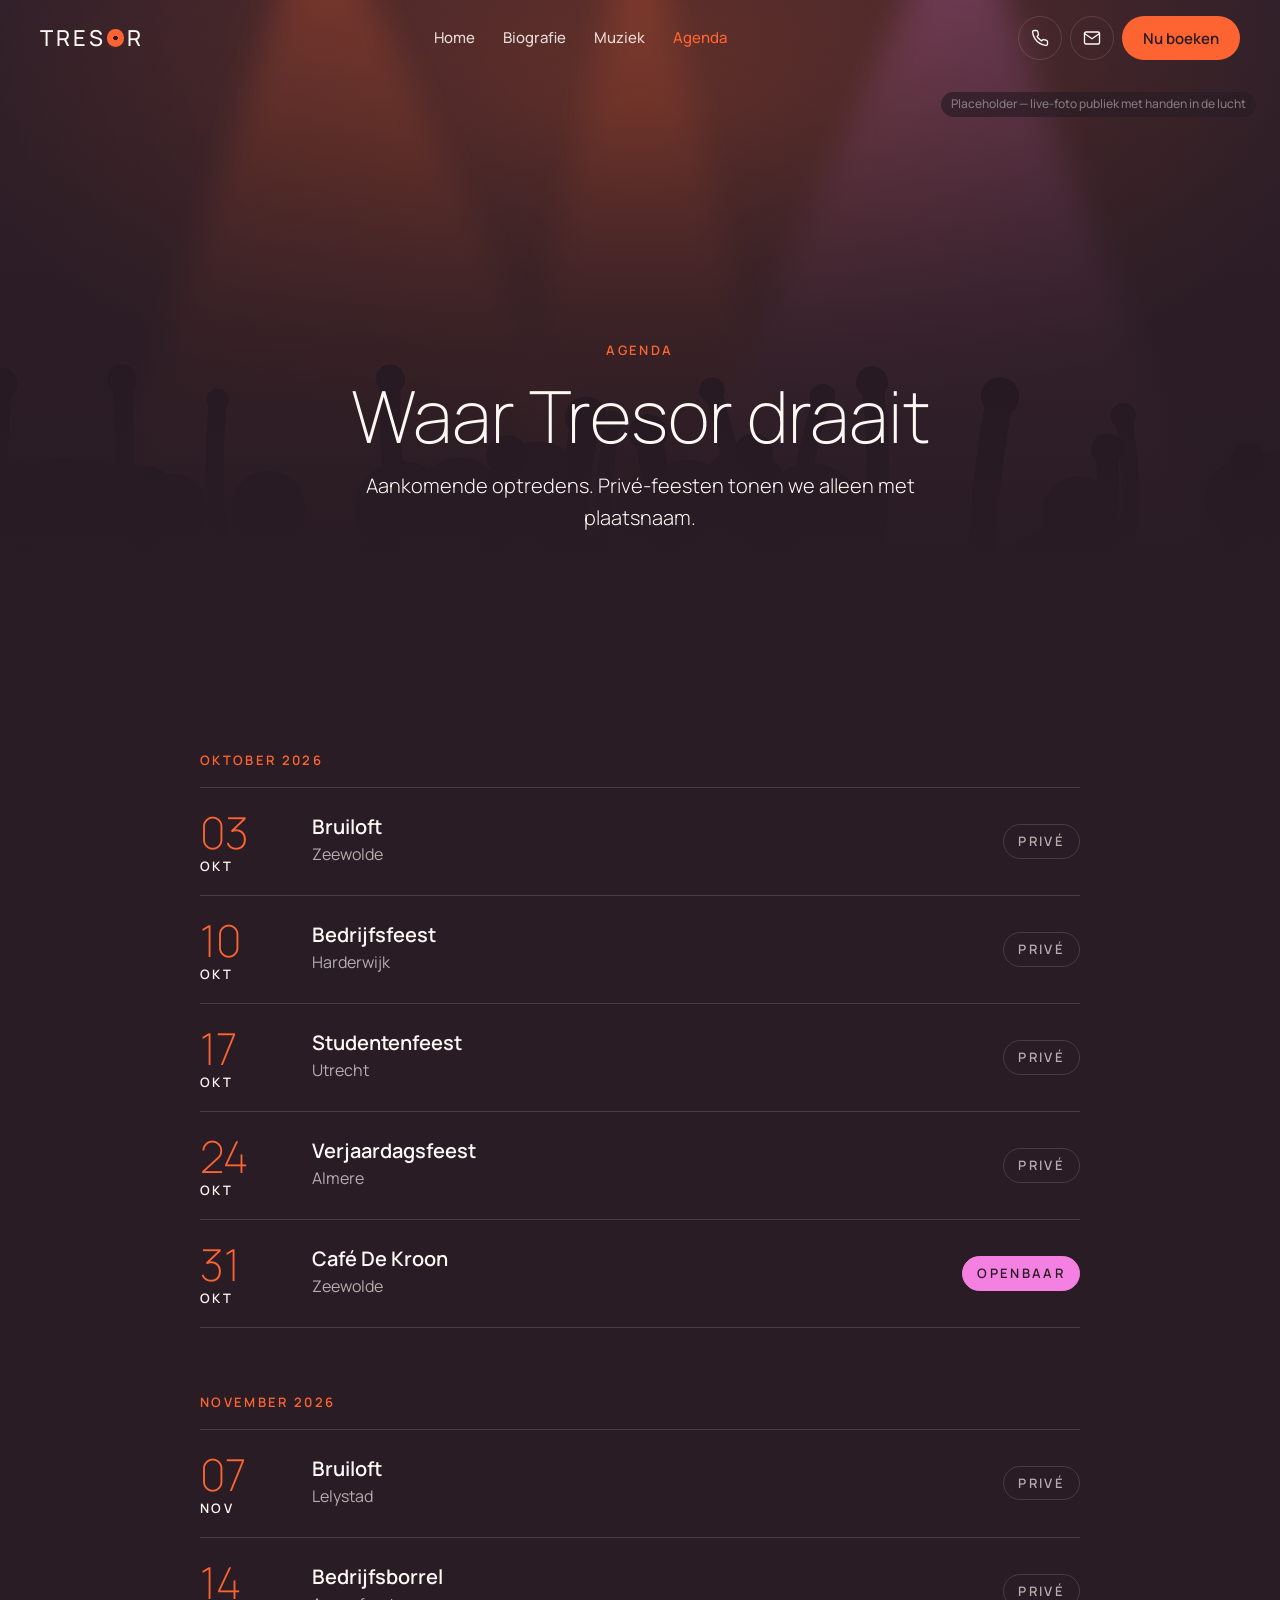
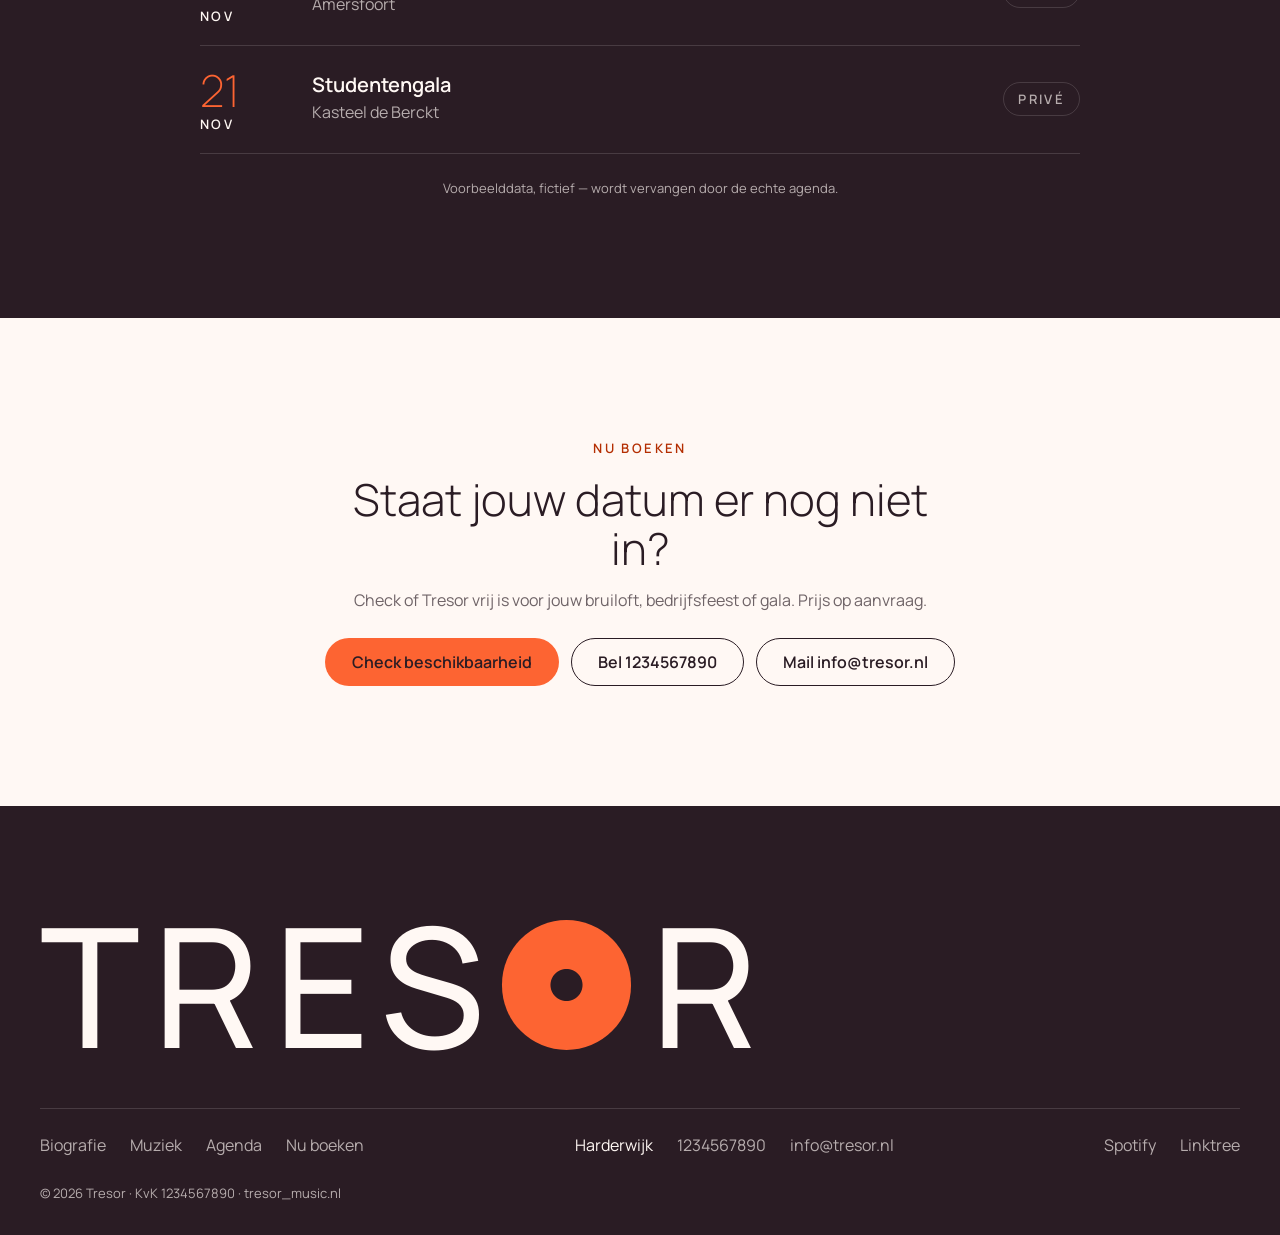
==== agenda.html @ f336a154 "Add files via upload" ====
<!DOCTYPE html>
<html lang="nl">
<head>
<meta charset="UTF-8">
<meta name="viewport" content="width=device-width, initial-scale=1, viewport-fit=cover">
<title>Agenda | Tresor, DJ uit Harderwijk</title>
<meta name="description" content="Bekijk de agenda van Tresor, DJ en zanger uit Harderwijk: aankomende optredens op bruiloften, bedrijfsfeesten en studentengala's.">
<link rel="preconnect" href="https://fonts.googleapis.com">
<link rel="preconnect" href="https://fonts.gstatic.com" crossorigin>
<link href="https://fonts.googleapis.com/css2?family=Manrope:wght@200;300;400;500;600&display=swap" rel="stylesheet">
<link rel="stylesheet" href="styles.css">
<script src="main.js" defer></script>
</head>
<body>
<!-- Gegenereerde sfeer-illustraties (SVG). Vervang per plek door een echte foto: verwijder de <svg class="scene"> en zet een <img> in de .ph -->
<svg class="sprite" aria-hidden="true" width="0" height="0" style="position:absolute"><defs>
<linearGradient id="gBeamO" x1="0" y1="0" x2="0" y2="1"><stop offset="0" stop-color="#FD6432" stop-opacity=".42"/><stop offset="1" stop-color="#FD6432" stop-opacity="0"/></linearGradient>
<linearGradient id="gBeamP" x1="0" y1="0" x2="0" y2="1"><stop offset="0" stop-color="#F480E1" stop-opacity=".36"/><stop offset="1" stop-color="#F480E1" stop-opacity="0"/></linearGradient>
<linearGradient id="gBg" x1="0" y1="0" x2="0" y2="1"><stop offset="0" stop-color="#37232d"/><stop offset="1" stop-color="#2A1C24"/></linearGradient>
<radialGradient id="gHazeO"><stop offset="0" stop-color="#FD6432" stop-opacity=".45"/><stop offset="1" stop-color="#FD6432" stop-opacity="0"/></radialGradient>
<radialGradient id="gHazeP"><stop offset="0" stop-color="#F480E1" stop-opacity=".35"/><stop offset="1" stop-color="#F480E1" stop-opacity="0"/></radialGradient>
<linearGradient id="gSun" x1="0" y1="0" x2="0" y2="1"><stop offset="0" stop-color="#FD6432"/><stop offset="1" stop-color="#F480E1"/></linearGradient>
<filter id="fBlur" x="-50%" y="-50%" width="200%" height="200%"><feGaussianBlur stdDeviation="14"/></filter>
<filter id="fBeam" x="-50%" y="-10%" width="200%" height="120%"><feGaussianBlur stdDeviation="10"/></filter>
<filter id="fSoft" x="-50%" y="-50%" width="200%" height="200%"><feGaussianBlur stdDeviation="4"/></filter>
</defs><symbol id="s-hero" viewBox="0 0 1600 900" preserveAspectRatio="xMidYMid slice"><rect width="1600" height="900" fill="url(#gBg)"/><ellipse cx="760" cy="360" rx="520" ry="300" fill="url(#gHazeO)"/><polygon points="502 0 538 0 760 820 240 820" fill="url(#gBeamO)" filter="url(#fBeam)"/><polygon points="1022 0 1058 0 1320 820 820 820" fill="url(#gBeamP)" filter="url(#fBeam)"/><polygon points="770 0 790 0 920 700 640 700" fill="url(#gBeamO)" filter="url(#fBeam)"/><rect x="593" y="386" width="33" height="53" fill="#140c11"/><path d="M518 640 C518 450 559 428 610 428 C661 428 702 450 702 640Z" fill="#140c11"/><circle cx="610" cy="360" r="44" fill="#140c11"/><path d="M619 317 A44 44 0 0 1 636 395" stroke="#FD6432" stroke-width="4" fill="none" stroke-linecap="round" opacity=".8"/><path d="M640 410 C680 470 670 540 700 590 C710 610 690 630 670 612" stroke="#FD6432" stroke-opacity=".75" stroke-width="12" fill="none" stroke-linecap="round"/><rect x="943" y="378" width="35" height="55" fill="#140c11"/><path d="M864 640 C864 444 907 421 960 421 C1013 421 1056 444 1056 640Z" fill="#140c11"/><circle cx="960" cy="350" r="46" fill="#140c11"/><path d="M969 305 A46 46 0 0 1 988 387" stroke="#F480E1" stroke-width="4" fill="none" stroke-linecap="round" opacity=".8"/><path d="M900 440 Q860 360 918 344" stroke="#140c11" stroke-width="22" stroke-linecap="round" fill="none"/><circle cx="918" cy="344" r="15" fill="#140c11"/><path d="M1020 440 Q1062 360 1004 344" stroke="#140c11" stroke-width="22" stroke-linecap="round" fill="none"/><circle cx="1004" cy="344" r="15" fill="#140c11"/><path d="M912 350 A48 52 0 0 1 1008 350" stroke="#140c11" stroke-width="12" fill="none"/><rect x="380" y="560" width="840" height="340" fill="#1c1217"/><rect x="380" y="560" width="840" height="4" fill="#FD6432" opacity=".6"/><rect x="-12" y="798" width="28" height="44" fill="#120a0f"/><path d="M-68 1008 C-68 851 -36 833 2 833 C40 833 71 851 71 1008Z" fill="#120a0f"/><circle cx="1.5955061499935823" cy="776.2387177157877" r="36.38632684374735" fill="#120a0f"/><rect x="17" y="791" width="28" height="44" fill="#120a0f"/><path d="M-39 1009 C-39 844 -7 826 31 826 C69 826 100 844 100 1009Z" fill="#120a0f"/><circle cx="30.85927241038999" cy="769.1212798810083" r="36.545753603065776" fill="#120a0f"/><path d="M57 829 Q36 780 40 699" stroke="#120a0f" stroke-width="14" stroke-linecap="round" fill="none"/><circle cx="40" cy="699" r="10" fill="#120a0f"/><rect x="73" y="789" width="23" height="37" fill="#120a0f"/><path d="M27 974 C27 833 53 818 85 818 C117 818 143 833 143 974Z" fill="#120a0f"/><circle cx="85.01155869227559" cy="770.3043328804764" r="30.739560848008928" fill="#120a0f"/><rect x="77" y="802" width="21" height="33" fill="#120a0f"/><path d="M35 956 C35 842 59 828 87 828 C116 828 140 842 140 956Z" fill="#120a0f"/><circle cx="87.46732915329349" cy="785.2034383384029" r="27.631626322408028" fill="#120a0f"/><path d="M255 834 Q277 784 262 686" stroke="#120a0f" stroke-width="14" stroke-linecap="round" fill="none"/><circle cx="262" cy="686" r="10" fill="#120a0f"/><rect x="215" y="793" width="24" height="37" fill="#120a0f"/><path d="M168 977 C168 838 194 823 227 823 C260 823 286 838 286 977Z" fill="#120a0f"/><circle cx="227.01093539857925" cy="774.3418427026422" r="31.233942399529152" fill="#120a0f"/><path d="M337 843 Q315 794 320 680" stroke="#120a0f" stroke-width="14" stroke-linecap="round" fill="none"/><circle cx="320" cy="680" r="10" fill="#120a0f"/><rect x="353" y="803" width="23" height="37" fill="#120a0f"/><path d="M306 975 C306 848 332 832 364 832 C397 832 423 848 423 975Z" fill="#120a0f"/><circle cx="364.30277611658204" cy="784.2570961428694" r="30.89091037967072" fill="#120a0f"/><rect x="357" y="806" width="26" height="41" fill="#120a0f"/><path d="M306 994 C306 855 335 838 370 838 C406 838 435 855 435 994Z" fill="#120a0f"/><circle cx="370.2619884307018" cy="785.5564770377292" r="34.05528250595022" fill="#120a0f"/><rect x="391" y="785" width="29" height="45" fill="#120a0f"/><path d="M334 1015 C334 840 366 821 405 821 C445 821 477 840 477 1015Z" fill="#120a0f"/><circle cx="405.3405834979325" cy="762.8044078041419" r="37.575595367708736" fill="#120a0f"/><rect x="461" y="805" width="26" height="41" fill="#120a0f"/><path d="M408 997 C408 855 438 838 474 838 C510 838 540 855 540 997Z" fill="#120a0f"/><circle cx="474.0789616057682" cy="784.1618361149237" r="34.565804242090394" fill="#120a0f"/><path d="M616 845 Q639 792 606 679" stroke="#120a0f" stroke-width="15" stroke-linecap="round" fill="none"/><circle cx="606" cy="679" r="10" fill="#120a0f"/><rect x="574" y="802" width="25" height="39" fill="#120a0f"/><path d="M524 987 C524 850 552 833 587 833 C621 833 649 850 649 987Z" fill="#120a0f"/><circle cx="586.72647313885" cy="782.5039344851541" r="32.88238822821542" fill="#120a0f"/><path d="M779 845 Q801 796 796 717" stroke="#120a0f" stroke-width="14" stroke-linecap="round" fill="none"/><circle cx="796" cy="717" r="10" fill="#120a0f"/><rect x="739" y="805" width="24" height="37" fill="#120a0f"/><path d="M692 976 C692 850 719 834 751 834 C784 834 810 850 810 976Z" fill="#120a0f"/><circle cx="751.2321523368146" cy="786.269999272837" r="30.925541928150906" fill="#120a0f"/><rect x="749" y="809" width="25" height="40" fill="#120a0f"/><path d="M698 990 C698 857 726 841 761 841 C796 841 825 857 825 990Z" fill="#120a0f"/><circle cx="761.2192622669094" cy="788.8001174171853" r="33.3743903423817" fill="#120a0f"/><rect x="827" y="787" width="23" height="36" fill="#120a0f"/><path d="M781 970 C781 830 807 815 838 815 C869 815 895 830 895 970Z" fill="#120a0f"/><circle cx="838.0171850286142" cy="768.8783926778918" r="29.97144975222809" fill="#120a0f"/><path d="M844 825 Q821 774 853 673" stroke="#120a0f" stroke-width="14" stroke-linecap="round" fill="none"/><circle cx="853" cy="673" r="10" fill="#120a0f"/><rect x="860" y="784" width="24" height="38" fill="#120a0f"/><path d="M812 982 C812 830 839 814 873 814 C906 814 933 830 933 982Z" fill="#120a0f"/><circle cx="872.5359294853611" cy="764.3862129992615" r="32.06504448377653" fill="#120a0f"/><path d="M983 832 Q1009 772 975 677" stroke="#120a0f" stroke-width="17" stroke-linecap="round" fill="none"/><circle cx="975" cy="677" r="12" fill="#120a0f"/><rect x="935" y="783" width="28" height="45" fill="#120a0f"/><path d="M878 1014 C878 838 910 819 949 819 C988 819 1020 838 1020 1014Z" fill="#120a0f"/><circle cx="949.4033160073609" cy="760.9451548652439" r="37.386745917563275" fill="#120a0f"/><rect x="957" y="803" width="28" height="44" fill="#120a0f"/><path d="M901 1008 C901 856 932 837 970 837 C1008 837 1040 856 1040 1008Z" fill="#120a0f"/><circle cx="970.428863297759" cy="780.857903950003" r="36.413348407132666" fill="#120a0f"/><rect x="992" y="801" width="28" height="44" fill="#120a0f"/><path d="M936 1011 C936 854 968 836 1006 836 C1045 836 1076 854 1076 1011Z" fill="#120a0f"/><circle cx="1006.1812987372086" cy="778.8899995263399" r="36.75991569713122" fill="#120a0f"/><rect x="1009" y="793" width="25" height="39" fill="#120a0f"/><path d="M960 983 C960 839 987 823 1021 823 C1055 823 1082 839 1082 983Z" fill="#120a0f"/><circle cx="1021.171479587709" cy="773.3923710333684" r="32.24087581511077" fill="#120a0f"/><rect x="1016" y="793" width="25" height="39" fill="#120a0f"/><path d="M966 986 C966 841 994 824 1028 824 C1062 824 1090 841 1090 986Z" fill="#120a0f"/><circle cx="1028.0717504924255" cy="773.7719773322494" r="32.71113274418469" fill="#120a0f"/><rect x="1069" y="798" width="24" height="39" fill="#120a0f"/><path d="M1020 983 C1020 845 1048 829 1081 829 C1115 829 1142 845 1142 983Z" fill="#120a0f"/><circle cx="1081.1148196061317" cy="778.9324091568086" r="32.08432179134792" fill="#120a0f"/><rect x="1185" y="800" width="22" height="35" fill="#120a0f"/><path d="M1141 963 C1141 842 1166 828 1196 828 C1226 828 1250 842 1250 963Z" fill="#120a0f"/><circle cx="1195.653044170444" cy="783.0505232450065" r="28.85162743357741" fill="#120a0f"/><path d="M1253 837 Q1275 786 1275 693" stroke="#120a0f" stroke-width="15" stroke-linecap="round" fill="none"/><circle cx="1275" cy="693" r="10" fill="#120a0f"/><rect x="1211" y="795" width="25" height="39" fill="#120a0f"/><path d="M1162 984 C1162 842 1190 826 1223 826 C1257 826 1285 842 1285 984Z" fill="#120a0f"/><circle cx="1223.4976039103803" cy="775.8489462543987" r="32.25352751937447" fill="#120a0f"/><path d="M1379 834 Q1401 785 1383 684" stroke="#120a0f" stroke-width="14" stroke-linecap="round" fill="none"/><circle cx="1383" cy="684" r="10" fill="#120a0f"/><rect x="1340" y="794" width="23" height="37" fill="#120a0f"/><path d="M1294 973 C1294 838 1320 823 1352 823 C1384 823 1410 838 1410 973Z" fill="#120a0f"/><circle cx="1351.7967800899976" cy="775.6148650189025" r="30.518198753815703" fill="#120a0f"/><rect x="1342" y="791" width="23" height="36" fill="#120a0f"/><path d="M1296 971 C1296 835 1322 820 1353 820 C1385 820 1411 835 1411 971Z" fill="#120a0f"/><circle cx="1353.4492946381943" cy="772.9025927068064" r="30.23092379649257" fill="#120a0f"/><rect x="1394" y="804" width="20" height="32" fill="#120a0f"/><path d="M1354 948 C1354 843 1376 829 1404 829 C1431 829 1454 843 1454 948Z" fill="#120a0f"/><circle cx="1403.5943037150066" cy="788.7271025507105" r="26.26618962788972" fill="#120a0f"/><rect x="1599" y="805" width="29" height="45" fill="#120a0f"/><path d="M1541 1015 C1541 859 1574 841 1613 841 C1652 841 1684 859 1684 1015Z" fill="#120a0f"/><circle cx="1612.857530237159" cy="782.4543446912228" r="37.559666964635085" fill="#120a0f"/></symbol><symbol id="s-portrait" viewBox="0 0 600 800" preserveAspectRatio="xMidYMid slice"><rect width="600" height="800" fill="url(#gBg)"/><ellipse cx="420" cy="280" rx="300" ry="320" fill="url(#gHazeO)"/><ellipse cx="120" cy="560" rx="220" ry="260" fill="url(#gHazeP)"/><polygon points="462 0 478 0 600 700 330 700" fill="url(#gBeamO)" filter="url(#fBeam)"/><rect x="264" y="358" width="73" height="115" fill="#140c11"/><path d="M90 820 C90 497 184 449 300 449 C416 449 510 497 510 820Z" fill="#140c11"/><circle cx="300" cy="300" r="96" fill="#140c11"/><path d="M319 206 A96 96 0 0 1 358 377" stroke="#FD6432" stroke-width="8" fill="none" stroke-linecap="round" opacity=".8"/><path d="M222 420 Q300 500 378 420" stroke="#241820" stroke-width="18" fill="none" stroke-linecap="round"/><circle cx="222" cy="418" r="24" fill="#241820"/><circle cx="378" cy="418" r="24" fill="#241820"/></symbol><symbol id="s-artwork" viewBox="0 0 600 600" preserveAspectRatio="xMidYMid slice"><rect width="600" height="600" fill="#33242D"/><circle cx="300" cy="330" r="190" fill="url(#gSun)"/><rect x="0" y="360" width="600" height="8" fill="#33242D"/><rect x="0" y="392" width="600" height="12" fill="#33242D"/><rect x="0" y="426" width="600" height="16" fill="#33242D"/><rect x="0" y="462" width="600" height="20" fill="#33242D"/><rect x="0" y="500" width="600" height="26" fill="#33242D"/><rect x="0" y="520" width="600" height="80" fill="#33242D"/><circle cx="300" cy="330" r="20" fill="#33242D"/></symbol><symbol id="s-crowd" viewBox="0 0 800 500" preserveAspectRatio="xMidYMid slice"><rect width="800" height="500" fill="url(#gBg)"/><ellipse cx="400" cy="120" rx="420" ry="220" fill="url(#gHazeO)"/><polygon points="192 0 208 0 420 460 40 460" fill="url(#gBeamO)" filter="url(#fBeam)"/><polygon points="592 0 608 0 780 460 380 460" fill="url(#gBeamP)" filter="url(#fBeam)"/><polygon points="394 0 406 0 500 420 300 420" fill="url(#gBeamO)" filter="url(#fBeam)"/><path d="M-16 431 Q-37 382 -23 285" stroke="#1a1016" stroke-width="14" stroke-linecap="round" fill="none"/><circle cx="-23" cy="285" r="10" fill="#1a1016"/><rect x="-0" y="391" width="23" height="37" fill="#1a1016"/><path d="M-47 564 C-47 436 -20 420 11 420 C43 420 70 436 70 564Z" fill="#1a1016"/><circle cx="11.496353091267299" cy="372.91391305845576" r="30.584684590486795" fill="#1a1016"/><rect x="8" y="395" width="22" height="35" fill="#1a1016"/><path d="M-36 553 C-36 437 -11 422 19 422 C49 422 74 437 74 553Z" fill="#1a1016"/><circle cx="19.129451718915277" cy="377.62394527221625" r="28.820026947612046" fill="#1a1016"/><rect x="20" y="392" width="18" height="29" fill="#1a1016"/><path d="M-17 523 C-17 427 4 415 29 415 C54 415 74 427 74 523Z" fill="#1a1016"/><circle cx="28.71909681075372" cy="378.13878680367196" r="23.878710267871433" fill="#1a1016"/><path d="M64 419 Q83 375 76 290" stroke="#1a1016" stroke-width="12" stroke-linecap="round" fill="none"/><circle cx="76" cy="290" r="9" fill="#1a1016"/><rect x="28" y="383" width="21" height="33" fill="#1a1016"/><path d="M-14 546 C-14 423 10 409 39 409 C68 409 91 423 91 546Z" fill="#1a1016"/><circle cx="38.67855580267991" cy="366.31063605988504" r="27.643682931333867" fill="#1a1016"/><path d="M13 430 Q-9 380 1 293" stroke="#1a1016" stroke-width="14" stroke-linecap="round" fill="none"/><circle cx="1" cy="293" r="10" fill="#1a1016"/><rect x="29" y="390" width="24" height="37" fill="#1a1016"/><path d="M-18 567 C-18 435 8 419 41 419 C73 419 100 435 100 567Z" fill="#1a1016"/><circle cx="40.84648080073592" cy="370.96494964679283" r="31.234413836388615" fill="#1a1016"/><rect x="46" y="385" width="21" height="33" fill="#1a1016"/><path d="M3 546 C3 425 27 411 56 411 C85 411 109 425 109 546Z" fill="#1a1016"/><circle cx="56.198931208846645" cy="368.3430589382444" r="27.74423710258671" fill="#1a1016"/><rect x="73" y="391" width="22" height="35" fill="#1a1016"/><path d="M28 556 C28 433 53 419 84 419 C115 419 140 433 140 556Z" fill="#1a1016"/><circle cx="83.9936473657023" cy="373.25201656792626" r="29.294452894392176" fill="#1a1016"/><rect x="98" y="386" width="18" height="28" fill="#1a1016"/><path d="M63 519 C63 420 82 408 107 408 C131 408 151 420 151 519Z" fill="#1a1016"/><circle cx="106.71330609658162" cy="372.24611036569814" r="23.18065778254962" fill="#1a1016"/><path d="M146 415 Q130 378 136 303" stroke="#1a1016" stroke-width="11" stroke-linecap="round" fill="none"/><circle cx="136" cy="303" r="7" fill="#1a1016"/><rect x="159" y="385" width="18" height="28" fill="#1a1016"/><path d="M123 521 C123 419 143 407 168 407 C192 407 212 419 212 521Z" fill="#1a1016"/><circle cx="167.5207302698922" cy="370.79973079729" r="23.51984534660505" fill="#1a1016"/><rect x="240" y="391" width="23" height="37" fill="#1a1016"/><path d="M194 565 C194 435 220 420 252 420 C284 420 310 435 310 565Z" fill="#1a1016"/><circle cx="252.01952245985638" cy="372.28061188574844" r="30.754778118308884" fill="#1a1016"/><path d="M262 420 Q242 375 244 290" stroke="#1a1016" stroke-width="13" stroke-linecap="round" fill="none"/><circle cx="244" cy="290" r="9" fill="#1a1016"/><rect x="277" y="384" width="21" height="34" fill="#1a1016"/><path d="M234 548 C234 424 258 410 287 410 C316 410 340 424 340 548Z" fill="#1a1016"/><circle cx="287.17869020657184" cy="367.03646647420277" r="27.943698771050183" fill="#1a1016"/><rect x="302" y="396" width="22" height="34" fill="#1a1016"/><path d="M259 552 C259 437 283 423 313 423 C343 423 368 437 368 552Z" fill="#1a1016"/><circle cx="313.2115987066553" cy="378.6098682011403" r="28.641522054746744" fill="#1a1016"/><rect x="326" y="374" width="22" height="34" fill="#1a1016"/><path d="M283 551 C283 416 307 402 337 402 C366 402 391 416 391 551Z" fill="#1a1016"/><circle cx="336.59611887971175" cy="357.3802231634423" r="28.471288545276686" fill="#1a1016"/><rect x="335" y="387" width="19" height="30" fill="#1a1016"/><path d="M297 529 C297 423 318 411 344 411 C370 411 391 423 391 529Z" fill="#1a1016"/><circle cx="344.26237427640416" cy="372.33171444621394" r="24.845955320941492" fill="#1a1016"/><path d="M386 414 Q371 378 383 317" stroke="#1a1016" stroke-width="10" stroke-linecap="round" fill="none"/><circle cx="383" cy="317" r="7" fill="#1a1016"/><rect x="398" y="385" width="17" height="27" fill="#1a1016"/><path d="M364 513 C364 417 383 406 406 406 C429 406 448 417 448 513Z" fill="#1a1016"/><circle cx="406.24601587911303" cy="371.79082538089705" r="22.225629280555886" fill="#1a1016"/><path d="M453 413 Q470 373 445 297" stroke="#1a1016" stroke-width="11" stroke-linecap="round" fill="none"/><circle cx="445" cy="297" r="8" fill="#1a1016"/><rect x="421" y="380" width="19" height="30" fill="#1a1016"/><path d="M383 529 C383 416 404 404 430 404 C456 404 477 416 477 529Z" fill="#1a1016"/><circle cx="430.1408836176189" cy="365.30697084990646" r="24.874319264988618" fill="#1a1016"/><rect x="454" y="377" width="21" height="33" fill="#1a1016"/><path d="M413 545 C413 417 436 403 465 403 C493 403 517 417 517 545Z" fill="#1a1016"/><circle cx="464.7664768386989" cy="360.56951401991466" r="27.494399091440375" fill="#1a1016"/><path d="M535 431 Q556 382 545 292" stroke="#1a1016" stroke-width="14" stroke-linecap="round" fill="none"/><circle cx="545" cy="292" r="10" fill="#1a1016"/><rect x="495" y="392" width="23" height="37" fill="#1a1016"/><path d="M449 564 C449 436 475 421 507 421 C539 421 565 436 565 564Z" fill="#1a1016"/><circle cx="507.04390682069504" cy="373.17537745833994" r="30.63984469698515" fill="#1a1016"/><path d="M505 425 Q488 386 514 301" stroke="#1a1016" stroke-width="11" stroke-linecap="round" fill="none"/><circle cx="514" cy="301" r="8" fill="#1a1016"/><rect x="518" y="393" width="18" height="29" fill="#1a1016"/><path d="M481 526 C481 428 501 416 527 416 C552 416 573 428 573 526Z" fill="#1a1016"/><circle cx="526.7849573534771" cy="378.38627862641624" r="24.307515081086823" fill="#1a1016"/><path d="M696 420 Q713 382 702 313" stroke="#1a1016" stroke-width="11" stroke-linecap="round" fill="none"/><circle cx="702" cy="313" r="8" fill="#1a1016"/><rect x="666" y="389" width="18" height="29" fill="#1a1016"/><path d="M629 523 C629 423 650 412 675 412 C699 412 720 423 720 523Z" fill="#1a1016"/><circle cx="674.555784724512" cy="374.6267548216682" r="23.823428739811973" fill="#1a1016"/><rect x="767" y="378" width="18" height="28" fill="#1a1016"/><path d="M732 520 C732 412 752 400 776 400 C800 400 820 412 820 520Z" fill="#1a1016"/><circle cx="776.0755116638848" cy="364.0154652768267" r="23.25491512495977" fill="#1a1016"/><path d="M826 417 Q846 372 827 287" stroke="#1a1016" stroke-width="13" stroke-linecap="round" fill="none"/><circle cx="827" cy="287" r="9" fill="#1a1016"/><rect x="789" y="380" width="22" height="34" fill="#1a1016"/><path d="M746 551 C746 422 770 407 800 407 C830 407 854 422 854 551Z" fill="#1a1016"/><circle cx="800.0542886980528" cy="363.10351483811" r="28.54966463716329" fill="#1a1016"/><path d="M-19 503 Q-45 443 -38 345" stroke="#120a0f" stroke-width="17" stroke-linecap="round" fill="none"/><circle cx="-38" cy="345" r="12" fill="#120a0f"/><rect x="1" y="454" width="29" height="45" fill="#120a0f"/><path d="M-57 677 C-57 509 -24 490 15 490 C55 490 87 509 87 677Z" fill="#120a0f"/><circle cx="15.179482550670642" cy="431.3622039861755" r="37.84707040240609" fill="#120a0f"/><rect x="45" y="447" width="23" height="37" fill="#120a0f"/><path d="M-2 633 C-2 491 24 476 56 476 C88 476 114 491 114 633Z" fill="#120a0f"/><circle cx="56.1632514931451" cy="428.58939486526225" r="30.427833365518595" fill="#120a0f"/><rect x="44" y="463" width="30" height="47" fill="#120a0f"/><path d="M-16 686 C-16 520 18 501 59 501 C100 501 134 520 134 686Z" fill="#120a0f"/><circle cx="59.06370323254352" cy="439.7316001729186" r="39.33730087851892" fill="#120a0f"/><path d="M106 505 Q83 454 95 355" stroke="#120a0f" stroke-width="15" stroke-linecap="round" fill="none"/><circle cx="95" cy="355" r="10" fill="#120a0f"/><rect x="123" y="463" width="25" height="39" fill="#120a0f"/><path d="M74 644 C74 510 101 494 135 494 C169 494 197 510 197 644Z" fill="#120a0f"/><circle cx="135.11468883809636" cy="443.95439921399424" r="32.3438565301112" fill="#120a0f"/><rect x="222" y="443" width="25" height="40" fill="#120a0f"/><path d="M172 650 C172 492 200 475 235 475 C270 475 298 492 298 650Z" fill="#120a0f"/><circle cx="234.8570606046014" cy="423.3921461496367" r="33.33795479596663" fill="#120a0f"/><path d="M324 503 Q296 439 317 338" stroke="#120a0f" stroke-width="18" stroke-linecap="round" fill="none"/><circle cx="317" cy="338" r="13" fill="#120a0f"/><rect x="345" y="451" width="30" height="48" fill="#120a0f"/><path d="M284 690 C284 509 318 489 360 489 C402 489 436 509 436 690Z" fill="#120a0f"/><circle cx="359.99882494824766" cy="427.3033276434422" r="40.08258659391434" fill="#120a0f"/><path d="M404 517 Q430 458 405 324" stroke="#120a0f" stroke-width="17" stroke-linecap="round" fill="none"/><circle cx="405" cy="324" r="12" fill="#120a0f"/><rect x="357" y="469" width="28" height="44" fill="#120a0f"/><path d="M301 671 C301 522 333 504 371 504 C410 504 441 522 441 671Z" fill="#120a0f"/><circle cx="371.1460588838096" cy="446.82628323645076" r="36.75770712789487" fill="#120a0f"/><path d="M370 526 Q342 462 366 314" stroke="#120a0f" stroke-width="18" stroke-linecap="round" fill="none"/><circle cx="366" cy="314" r="13" fill="#120a0f"/><rect x="391" y="474" width="31" height="48" fill="#120a0f"/><path d="M330 691 C330 532 365 512 407 512 C449 512 483 532 483 691Z" fill="#120a0f"/><circle cx="406.5866693723077" cy="449.9824888979333" r="40.16771727963365" fill="#120a0f"/><rect x="397" y="469" width="26" height="42" fill="#120a0f"/><path d="M344 659 C344 519 374 502 410 502 C446 502 476 519 476 659Z" fill="#120a0f"/><circle cx="410.0032567951166" cy="447.96841844458874" r="34.76909265695137" fill="#120a0f"/><path d="M486 516 Q513 453 471 336" stroke="#120a0f" stroke-width="18" stroke-linecap="round" fill="none"/><circle cx="471" cy="336" r="12" fill="#120a0f"/><rect x="435" y="465" width="30" height="47" fill="#120a0f"/><path d="M375 686 C375 522 409 502 450 502 C491 502 525 522 525 686Z" fill="#120a0f"/><circle cx="450.2088043076166" cy="441.509162967417" r="39.342130304119806" fill="#120a0f"/><rect x="458" y="470" width="31" height="49" fill="#120a0f"/><path d="M395 696 C395 530 430 509 473 509 C516 509 551 530 551 696Z" fill="#120a0f"/><circle cx="473.40325623391345" cy="445.5772491419517" r="41.07417244774029" fill="#120a0f"/><path d="M482 496 Q461 448 479 366" stroke="#120a0f" stroke-width="14" stroke-linecap="round" fill="none"/><circle cx="479" cy="366" r="9" fill="#120a0f"/><rect x="498" y="457" width="23" height="36" fill="#120a0f"/><path d="M452 631 C452 501 478 485 509 485 C541 485 566 501 566 631Z" fill="#120a0f"/><circle cx="509.10148498211356" cy="438.79254683892793" r="30.1314601653719" fill="#120a0f"/><rect x="548" y="469" width="29" height="47" fill="#120a0f"/><path d="M489 683 C489 525 522 506 562 506 C603 506 636 525 636 683Z" fill="#120a0f"/><circle cx="562.4883253346409" cy="445.9365911009979" r="38.78273058857221" fill="#120a0f"/><path d="M674 499 Q696 449 692 334" stroke="#120a0f" stroke-width="14" stroke-linecap="round" fill="none"/><circle cx="692" cy="334" r="10" fill="#120a0f"/><rect x="634" y="458" width="24" height="38" fill="#120a0f"/><path d="M586 638 C586 504 613 488 646 488 C679 488 706 504 706 638Z" fill="#120a0f"/><circle cx="646.1005729167603" cy="439.43125983965245" r="31.398095851676466" fill="#120a0f"/><path d="M627 491 Q601 432 625 301" stroke="#120a0f" stroke-width="17" stroke-linecap="round" fill="none"/><circle cx="625" cy="301" r="12" fill="#120a0f"/><rect x="646" y="443" width="28" height="45" fill="#120a0f"/><path d="M590 673 C590 496 621 478 660 478 C699 478 731 496 731 673Z" fill="#120a0f"/><circle cx="660.1014088684291" cy="420.37192921896343" r="37.11288752890931" fill="#120a0f"/><rect x="742" y="470" width="29" height="45" fill="#120a0f"/><path d="M685 676 C685 524 717 505 756 505 C796 505 828 524 828 676Z" fill="#120a0f"/><circle cx="756.3368905799326" cy="446.9738014239823" r="37.70202787908553" fill="#120a0f"/><rect x="778" y="463" width="25" height="39" fill="#120a0f"/><path d="M729 645 C729 510 756 494 790 494 C824 494 852 510 852 645Z" fill="#120a0f"/><circle cx="790.396536145476" cy="443.2726092372438" r="32.55892042293027" fill="#120a0f"/><path d="M774 506 Q751 452 780 341" stroke="#120a0f" stroke-width="15" stroke-linecap="round" fill="none"/><circle cx="780" cy="341" r="11" fill="#120a0f"/><rect x="792" y="462" width="26" height="41" fill="#120a0f"/><path d="M741 654 C741 512 770 495 805 495 C841 495 870 512 870 654Z" fill="#120a0f"/><circle cx="805.0424734709737" cy="441.95242036916704" r="33.94746510657276" fill="#120a0f"/></symbol><symbol id="s-confetti" viewBox="0 0 800 500" preserveAspectRatio="xMidYMid slice"><rect x="498" y="245" width="7" height="12" rx="1" fill="#FD6432" opacity="0.85" transform="rotate(151 498 245)"/><rect x="199" y="17" width="7" height="12" rx="1" fill="#F480E1" opacity="0.71" transform="rotate(20 199 17)"/><rect x="197" y="179" width="7" height="12" rx="1" fill="#F480E1" opacity="0.60" transform="rotate(2 197 179)"/><rect x="224" y="302" width="7" height="12" rx="1" fill="#FD6432" opacity="0.86" transform="rotate(29 224 302)"/><rect x="111" y="204" width="7" height="12" rx="1" fill="#F480E1" opacity="0.94" transform="rotate(24 111 204)"/><rect x="4" y="255" width="7" height="12" rx="1" fill="#F480E1" opacity="0.63" transform="rotate(157 4 255)"/><rect x="769" y="178" width="7" height="12" rx="1" fill="#F480E1" opacity="0.94" transform="rotate(33 769 178)"/><rect x="158" y="318" width="7" height="12" rx="1" fill="#FD6432" opacity="0.66" transform="rotate(54 158 318)"/><rect x="133" y="48" width="7" height="12" rx="1" fill="#FD6432" opacity="0.87" transform="rotate(60 133 48)"/><rect x="469" y="197" width="7" height="12" rx="1" fill="#FFF8F4" opacity="0.66" transform="rotate(12 469 197)"/><rect x="245" y="230" width="7" height="12" rx="1" fill="#F480E1" opacity="0.82" transform="rotate(87 245 230)"/><rect x="46" y="322" width="7" height="12" rx="1" fill="#FD6432" opacity="0.66" transform="rotate(171 46 322)"/><rect x="323" y="181" width="7" height="12" rx="1" fill="#FD6432" opacity="0.76" transform="rotate(66 323 181)"/><rect x="7" y="15" width="7" height="12" rx="1" fill="#F480E1" opacity="0.93" transform="rotate(112 7 15)"/><rect x="95" y="81" width="7" height="12" rx="1" fill="#FD6432" opacity="0.66" transform="rotate(62 95 81)"/><rect x="420" y="256" width="7" height="12" rx="1" fill="#FD6432" opacity="0.85" transform="rotate(106 420 256)"/><rect x="294" y="98" width="7" height="12" rx="1" fill="#FD6432" opacity="0.54" transform="rotate(170 294 98)"/><rect x="273" y="202" width="7" height="12" rx="1" fill="#F480E1" opacity="0.92" transform="rotate(61 273 202)"/><rect x="436" y="103" width="7" height="12" rx="1" fill="#FFF8F4" opacity="0.86" transform="rotate(55 436 103)"/><rect x="501" y="238" width="7" height="12" rx="1" fill="#FFF8F4" opacity="0.57" transform="rotate(179 501 238)"/><rect x="39" y="326" width="7" height="12" rx="1" fill="#FD6432" opacity="0.83" transform="rotate(6 39 326)"/><rect x="275" y="83" width="7" height="12" rx="1" fill="#FD6432" opacity="0.94" transform="rotate(26 275 83)"/><rect x="511" y="265" width="7" height="12" rx="1" fill="#FFF8F4" opacity="0.56" transform="rotate(151 511 265)"/><rect x="585" y="313" width="7" height="12" rx="1" fill="#FD6432" opacity="0.70" transform="rotate(19 585 313)"/><rect x="119" y="279" width="7" height="12" rx="1" fill="#FFF8F4" opacity="0.91" transform="rotate(25 119 279)"/><rect x="496" y="56" width="7" height="12" rx="1" fill="#FD6432" opacity="0.81" transform="rotate(173 496 56)"/><rect x="254" y="90" width="7" height="12" rx="1" fill="#FD6432" opacity="0.57" transform="rotate(73 254 90)"/><rect x="302" y="326" width="7" height="12" rx="1" fill="#F480E1" opacity="0.72" transform="rotate(113 302 326)"/><rect x="271" y="29" width="7" height="12" rx="1" fill="#FFF8F4" opacity="0.75" transform="rotate(93 271 29)"/><rect x="402" y="21" width="7" height="12" rx="1" fill="#FFF8F4" opacity="0.80" transform="rotate(125 402 21)"/><rect x="608" y="120" width="7" height="12" rx="1" fill="#FFF8F4" opacity="0.62" transform="rotate(150 608 120)"/><rect x="785" y="236" width="7" height="12" rx="1" fill="#FFF8F4" opacity="0.76" transform="rotate(117 785 236)"/><rect x="9" y="181" width="7" height="12" rx="1" fill="#FFF8F4" opacity="0.62" transform="rotate(59 9 181)"/><rect x="231" y="165" width="7" height="12" rx="1" fill="#FFF8F4" opacity="0.79" transform="rotate(63 231 165)"/><rect x="590" y="273" width="7" height="12" rx="1" fill="#FFF8F4" opacity="0.58" transform="rotate(166 590 273)"/><rect x="694" y="148" width="7" height="12" rx="1" fill="#FFF8F4" opacity="0.73" transform="rotate(172 694 148)"/><rect x="423" y="55" width="7" height="12" rx="1" fill="#FFF8F4" opacity="0.71" transform="rotate(169 423 55)"/><rect x="553" y="237" width="7" height="12" rx="1" fill="#FD6432" opacity="0.85" transform="rotate(31 553 237)"/><rect x="465" y="220" width="7" height="12" rx="1" fill="#FD6432" opacity="0.75" transform="rotate(54 465 220)"/><rect x="694" y="89" width="7" height="12" rx="1" fill="#FD6432" opacity="0.76" transform="rotate(35 694 89)"/><rect x="499" y="60" width="7" height="12" rx="1" fill="#F480E1" opacity="0.52" transform="rotate(114 499 60)"/><rect x="377" y="75" width="7" height="12" rx="1" fill="#FD6432" opacity="0.55" transform="rotate(161 377 75)"/><rect x="774" y="159" width="7" height="12" rx="1" fill="#FD6432" opacity="0.66" transform="rotate(75 774 159)"/><rect x="530" y="24" width="7" height="12" rx="1" fill="#F480E1" opacity="0.91" transform="rotate(43 530 24)"/><rect x="1" y="134" width="7" height="12" rx="1" fill="#FFF8F4" opacity="0.89" transform="rotate(154 1 134)"/><rect x="551" y="181" width="7" height="12" rx="1" fill="#FD6432" opacity="0.64" transform="rotate(99 551 181)"/><rect x="236" y="169" width="7" height="12" rx="1" fill="#FFF8F4" opacity="0.87" transform="rotate(172 236 169)"/><rect x="335" y="268" width="7" height="12" rx="1" fill="#FFF8F4" opacity="0.57" transform="rotate(84 335 268)"/><rect x="306" y="157" width="7" height="12" rx="1" fill="#F480E1" opacity="0.77" transform="rotate(174 306 157)"/><rect x="281" y="295" width="7" height="12" rx="1" fill="#FD6432" opacity="0.65" transform="rotate(69 281 295)"/><rect x="733" y="178" width="7" height="12" rx="1" fill="#FFF8F4" opacity="0.90" transform="rotate(113 733 178)"/><rect x="301" y="142" width="7" height="12" rx="1" fill="#F480E1" opacity="0.72" transform="rotate(89 301 142)"/><rect x="567" y="127" width="7" height="12" rx="1" fill="#F480E1" opacity="0.62" transform="rotate(107 567 127)"/><rect x="785" y="164" width="7" height="12" rx="1" fill="#FD6432" opacity="0.93" transform="rotate(4 785 164)"/><rect x="246" y="307" width="7" height="12" rx="1" fill="#F480E1" opacity="0.55" transform="rotate(86 246 307)"/><rect x="497" y="146" width="7" height="12" rx="1" fill="#FFF8F4" opacity="0.56" transform="rotate(7 497 146)"/><rect x="314" y="158" width="7" height="12" rx="1" fill="#FFF8F4" opacity="0.71" transform="rotate(44 314 158)"/><rect x="29" y="162" width="7" height="12" rx="1" fill="#F480E1" opacity="0.63" transform="rotate(130 29 162)"/><rect x="394" y="328" width="7" height="12" rx="1" fill="#FD6432" opacity="0.56" transform="rotate(3 394 328)"/><rect x="226" y="234" width="7" height="12" rx="1" fill="#FFF8F4" opacity="0.51" transform="rotate(132 226 234)"/><rect x="280" y="225" width="7" height="12" rx="1" fill="#F480E1" opacity="0.61" transform="rotate(7 280 225)"/><rect x="364" y="302" width="7" height="12" rx="1" fill="#F480E1" opacity="0.85" transform="rotate(3 364 302)"/><rect x="342" y="190" width="7" height="12" rx="1" fill="#FD6432" opacity="0.88" transform="rotate(155 342 190)"/><rect x="381" y="225" width="7" height="12" rx="1" fill="#F480E1" opacity="0.71" transform="rotate(162 381 225)"/><rect x="607" y="100" width="7" height="12" rx="1" fill="#FD6432" opacity="0.69" transform="rotate(125 607 100)"/><rect x="229" y="258" width="7" height="12" rx="1" fill="#FFF8F4" opacity="0.72" transform="rotate(26 229 258)"/><rect x="439" y="164" width="7" height="12" rx="1" fill="#FFF8F4" opacity="0.69" transform="rotate(97 439 164)"/><rect x="433" y="16" width="7" height="12" rx="1" fill="#F480E1" opacity="0.54" transform="rotate(48 433 16)"/><rect x="50" y="311" width="7" height="12" rx="1" fill="#FFF8F4" opacity="0.94" transform="rotate(130 50 311)"/><rect x="799" y="231" width="7" height="12" rx="1" fill="#FD6432" opacity="0.56" transform="rotate(22 799 231)"/><rect x="492" y="272" width="7" height="12" rx="1" fill="#FD6432" opacity="0.56" transform="rotate(128 492 272)"/><rect x="234" y="303" width="7" height="12" rx="1" fill="#F480E1" opacity="0.58" transform="rotate(33 234 303)"/><rect x="642" y="22" width="7" height="12" rx="1" fill="#F480E1" opacity="0.55" transform="rotate(8 642 22)"/><rect x="303" y="24" width="7" height="12" rx="1" fill="#FD6432" opacity="0.55" transform="rotate(103 303 24)"/><rect x="319" y="206" width="7" height="12" rx="1" fill="#FD6432" opacity="0.64" transform="rotate(78 319 206)"/><rect x="480" y="162" width="7" height="12" rx="1" fill="#FFF8F4" opacity="0.56" transform="rotate(165 480 162)"/><rect x="236" y="188" width="7" height="12" rx="1" fill="#FFF8F4" opacity="0.75" transform="rotate(164 236 188)"/><rect x="497" y="87" width="7" height="12" rx="1" fill="#F480E1" opacity="0.84" transform="rotate(46 497 87)"/><rect x="414" y="44" width="7" height="12" rx="1" fill="#F480E1" opacity="0.70" transform="rotate(155 414 44)"/><rect x="311" y="43" width="7" height="12" rx="1" fill="#FD6432" opacity="0.54" transform="rotate(118 311 43)"/><rect x="534" y="30" width="7" height="12" rx="1" fill="#FD6432" opacity="0.70" transform="rotate(91 534 30)"/><rect x="312" y="153" width="7" height="12" rx="1" fill="#FFF8F4" opacity="0.74" transform="rotate(19 312 153)"/><rect x="434" y="127" width="7" height="12" rx="1" fill="#F480E1" opacity="0.69" transform="rotate(170 434 127)"/><rect x="636" y="247" width="7" height="12" rx="1" fill="#FD6432" opacity="0.80" transform="rotate(175 636 247)"/><rect x="656" y="46" width="7" height="12" rx="1" fill="#FD6432" opacity="0.61" transform="rotate(64 656 46)"/><rect x="267" y="203" width="7" height="12" rx="1" fill="#FFF8F4" opacity="0.67" transform="rotate(143 267 203)"/><rect x="578" y="118" width="7" height="12" rx="1" fill="#FFF8F4" opacity="0.70" transform="rotate(145 578 118)"/><rect x="681" y="171" width="7" height="12" rx="1" fill="#F480E1" opacity="0.68" transform="rotate(133 681 171)"/><rect x="78" y="11" width="7" height="12" rx="1" fill="#F480E1" opacity="0.72" transform="rotate(35 78 11)"/><rect x="750" y="218" width="7" height="12" rx="1" fill="#FFF8F4" opacity="0.71" transform="rotate(0 750 218)"/></symbol><symbol id="s-duo" viewBox="0 0 800 400" preserveAspectRatio="xMidYMid slice"><rect width="800" height="400" fill="url(#gBg)"/><ellipse cx="400" cy="140" rx="360" ry="180" fill="url(#gHazeP)"/><polygon points="294 0 306 0 440 380 160 380" fill="url(#gBeamO)" filter="url(#fBeam)"/><polygon points="514 0 526 0 660 380 400 380" fill="url(#gBeamP)" filter="url(#fBeam)"/><rect x="289" y="193" width="23" height="36" fill="#140c11"/><path d="M236 320 C236 236 265 222 300 222 C335 222 364 236 364 320Z" fill="#140c11"/><circle cx="300" cy="175" r="30" fill="#140c11"/><path d="M306 146 A30 30 0 0 1 318 199" stroke="#FD6432" stroke-width="2" fill="none" stroke-linecap="round" opacity=".8"/><path d="M318 211 C346 250 338 280 356 296" stroke="#FD6432" stroke-opacity=".75" stroke-width="8" fill="none" stroke-linecap="round"/><rect x="498" y="190" width="24" height="37" fill="#140c11"/><path d="M444 320 C444 235 474 219 510 219 C546 219 576 235 576 320Z" fill="#140c11"/><circle cx="510" cy="171" r="31" fill="#140c11"/><path d="M516 141 A31 31 0 0 1 529 196" stroke="#F480E1" stroke-width="2" fill="none" stroke-linecap="round" opacity=".8"/><path d="M478 173 A33 36 0 0 1 542 173" stroke="#140c11" stroke-width="8" fill="none"/><rect x="0" y="270" width="800" height="130" fill="#1c1217"/><rect x="0" y="270" width="800" height="3" fill="#FD6432" opacity=".6"/></symbol><symbol id="s-deck" viewBox="0 0 400 400" preserveAspectRatio="xMidYMid slice"><rect width="400" height="400" fill="#1c1217"/><ellipse cx="80" cy="60" rx="260" ry="200" fill="url(#gHazeO)"/><circle cx="190" cy="210" r="150" fill="#0f090c"/><circle cx="190" cy="210" r="60" fill="none" stroke="#FFF8F4" stroke-opacity=".07"/><circle cx="190" cy="210" r="69" fill="none" stroke="#FFF8F4" stroke-opacity=".07"/><circle cx="190" cy="210" r="78" fill="none" stroke="#FFF8F4" stroke-opacity=".07"/><circle cx="190" cy="210" r="87" fill="none" stroke="#FFF8F4" stroke-opacity=".07"/><circle cx="190" cy="210" r="96" fill="none" stroke="#FFF8F4" stroke-opacity=".07"/><circle cx="190" cy="210" r="105" fill="none" stroke="#FFF8F4" stroke-opacity=".07"/><circle cx="190" cy="210" r="114" fill="none" stroke="#FFF8F4" stroke-opacity=".07"/><circle cx="190" cy="210" r="123" fill="none" stroke="#FFF8F4" stroke-opacity=".07"/><circle cx="190" cy="210" r="132" fill="none" stroke="#FFF8F4" stroke-opacity=".07"/><circle cx="190" cy="210" r="141" fill="none" stroke="#FFF8F4" stroke-opacity=".07"/><path d="M70 150 A135 135 0 0 1 150 85" stroke="#FD6432" stroke-opacity=".5" stroke-width="3" fill="none"/><circle cx="190" cy="210" r="46" fill="#FD6432"/><circle cx="190" cy="210" r="8" fill="#2A1C24"/><circle cx="350" cy="70" r="16" fill="#2c1f26"/><path d="M350 70 L360 250 L262 300" stroke="#FFF8F4" stroke-opacity=".55" stroke-width="7" fill="none" stroke-linecap="round" stroke-linejoin="round"/><rect x="246" y="290" width="30" height="20" rx="3" fill="#FFF8F4" opacity=".6" transform="rotate(-25 262 300)"/></symbol><symbol id="s-couple" viewBox="0 0 600 400" preserveAspectRatio="xMidYMid slice"><rect width="600" height="400" fill="url(#gBg)"/><ellipse cx="300" cy="330" rx="300" ry="120" fill="url(#gHazeO)"/><path d="M-10 40 Q300 130 610 40" stroke="#FFF8F4" stroke-opacity=".15" fill="none"/><circle cx="16" cy="53" r="9" fill="#FD6432" opacity=".35" filter="url(#fSoft)"/><circle cx="16" cy="53" r="3" fill="#FFF8F4" opacity=".9"/><circle cx="42" cy="60" r="9" fill="#FD6432" opacity=".35" filter="url(#fSoft)"/><circle cx="42" cy="60" r="3" fill="#FFF8F4" opacity=".9"/><circle cx="68" cy="66" r="9" fill="#F480E1" opacity=".35" filter="url(#fSoft)"/><circle cx="68" cy="66" r="3" fill="#FFF8F4" opacity=".9"/><circle cx="93" cy="71" r="9" fill="#FD6432" opacity=".35" filter="url(#fSoft)"/><circle cx="93" cy="71" r="3" fill="#FFF8F4" opacity=".9"/><circle cx="119" cy="76" r="9" fill="#FD6432" opacity=".35" filter="url(#fSoft)"/><circle cx="119" cy="76" r="3" fill="#FFF8F4" opacity=".9"/><circle cx="145" cy="80" r="9" fill="#F480E1" opacity=".35" filter="url(#fSoft)"/><circle cx="145" cy="80" r="3" fill="#FFF8F4" opacity=".9"/><circle cx="171" cy="83" r="9" fill="#FD6432" opacity=".35" filter="url(#fSoft)"/><circle cx="171" cy="83" r="3" fill="#FFF8F4" opacity=".9"/><circle cx="197" cy="86" r="9" fill="#FD6432" opacity=".35" filter="url(#fSoft)"/><circle cx="197" cy="86" r="3" fill="#FFF8F4" opacity=".9"/><circle cx="222" cy="88" r="9" fill="#F480E1" opacity=".35" filter="url(#fSoft)"/><circle cx="222" cy="88" r="3" fill="#FFF8F4" opacity=".9"/><circle cx="248" cy="90" r="9" fill="#FD6432" opacity=".35" filter="url(#fSoft)"/><circle cx="248" cy="90" r="3" fill="#FFF8F4" opacity=".9"/><circle cx="274" cy="91" r="9" fill="#FD6432" opacity=".35" filter="url(#fSoft)"/><circle cx="274" cy="91" r="3" fill="#FFF8F4" opacity=".9"/><circle cx="300" cy="91" r="9" fill="#F480E1" opacity=".35" filter="url(#fSoft)"/><circle cx="300" cy="91" r="3" fill="#FFF8F4" opacity=".9"/><circle cx="326" cy="91" r="9" fill="#FD6432" opacity=".35" filter="url(#fSoft)"/><circle cx="326" cy="91" r="3" fill="#FFF8F4" opacity=".9"/><circle cx="352" cy="90" r="9" fill="#FD6432" opacity=".35" filter="url(#fSoft)"/><circle cx="352" cy="90" r="3" fill="#FFF8F4" opacity=".9"/><circle cx="378" cy="88" r="9" fill="#F480E1" opacity=".35" filter="url(#fSoft)"/><circle cx="378" cy="88" r="3" fill="#FFF8F4" opacity=".9"/><circle cx="403" cy="86" r="9" fill="#FD6432" opacity=".35" filter="url(#fSoft)"/><circle cx="403" cy="86" r="3" fill="#FFF8F4" opacity=".9"/><circle cx="429" cy="83" r="9" fill="#FD6432" opacity=".35" filter="url(#fSoft)"/><circle cx="429" cy="83" r="3" fill="#FFF8F4" opacity=".9"/><circle cx="455" cy="80" r="9" fill="#F480E1" opacity=".35" filter="url(#fSoft)"/><circle cx="455" cy="80" r="3" fill="#FFF8F4" opacity=".9"/><circle cx="481" cy="76" r="9" fill="#FD6432" opacity=".35" filter="url(#fSoft)"/><circle cx="481" cy="76" r="3" fill="#FFF8F4" opacity=".9"/><circle cx="507" cy="71" r="9" fill="#FD6432" opacity=".35" filter="url(#fSoft)"/><circle cx="507" cy="71" r="3" fill="#FFF8F4" opacity=".9"/><circle cx="532" cy="66" r="9" fill="#F480E1" opacity=".35" filter="url(#fSoft)"/><circle cx="532" cy="66" r="3" fill="#FFF8F4" opacity=".9"/><circle cx="558" cy="60" r="9" fill="#FD6432" opacity=".35" filter="url(#fSoft)"/><circle cx="558" cy="60" r="3" fill="#FFF8F4" opacity=".9"/><circle cx="584" cy="53" r="9" fill="#FD6432" opacity=".35" filter="url(#fSoft)"/><circle cx="584" cy="53" r="3" fill="#FFF8F4" opacity=".9"/><path d="M-10 110 Q300 200 610 110" stroke="#FFF8F4" stroke-opacity=".15" fill="none"/><circle cx="16" cy="123" r="9" fill="#FD6432" opacity=".35" filter="url(#fSoft)"/><circle cx="16" cy="123" r="3" fill="#FFF8F4" opacity=".9"/><circle cx="42" cy="130" r="9" fill="#FD6432" opacity=".35" filter="url(#fSoft)"/><circle cx="42" cy="130" r="3" fill="#FFF8F4" opacity=".9"/><circle cx="68" cy="136" r="9" fill="#F480E1" opacity=".35" filter="url(#fSoft)"/><circle cx="68" cy="136" r="3" fill="#FFF8F4" opacity=".9"/><circle cx="93" cy="141" r="9" fill="#FD6432" opacity=".35" filter="url(#fSoft)"/><circle cx="93" cy="141" r="3" fill="#FFF8F4" opacity=".9"/><circle cx="119" cy="146" r="9" fill="#FD6432" opacity=".35" filter="url(#fSoft)"/><circle cx="119" cy="146" r="3" fill="#FFF8F4" opacity=".9"/><circle cx="145" cy="150" r="9" fill="#F480E1" opacity=".35" filter="url(#fSoft)"/><circle cx="145" cy="150" r="3" fill="#FFF8F4" opacity=".9"/><circle cx="171" cy="153" r="9" fill="#FD6432" opacity=".35" filter="url(#fSoft)"/><circle cx="171" cy="153" r="3" fill="#FFF8F4" opacity=".9"/><circle cx="197" cy="156" r="9" fill="#FD6432" opacity=".35" filter="url(#fSoft)"/><circle cx="197" cy="156" r="3" fill="#FFF8F4" opacity=".9"/><circle cx="222" cy="158" r="9" fill="#F480E1" opacity=".35" filter="url(#fSoft)"/><circle cx="222" cy="158" r="3" fill="#FFF8F4" opacity=".9"/><circle cx="248" cy="160" r="9" fill="#FD6432" opacity=".35" filter="url(#fSoft)"/><circle cx="248" cy="160" r="3" fill="#FFF8F4" opacity=".9"/><circle cx="274" cy="161" r="9" fill="#FD6432" opacity=".35" filter="url(#fSoft)"/><circle cx="274" cy="161" r="3" fill="#FFF8F4" opacity=".9"/><circle cx="300" cy="161" r="9" fill="#F480E1" opacity=".35" filter="url(#fSoft)"/><circle cx="300" cy="161" r="3" fill="#FFF8F4" opacity=".9"/><circle cx="326" cy="161" r="9" fill="#FD6432" opacity=".35" filter="url(#fSoft)"/><circle cx="326" cy="161" r="3" fill="#FFF8F4" opacity=".9"/><circle cx="352" cy="160" r="9" fill="#FD6432" opacity=".35" filter="url(#fSoft)"/><circle cx="352" cy="160" r="3" fill="#FFF8F4" opacity=".9"/><circle cx="378" cy="158" r="9" fill="#F480E1" opacity=".35" filter="url(#fSoft)"/><circle cx="378" cy="158" r="3" fill="#FFF8F4" opacity=".9"/><circle cx="403" cy="156" r="9" fill="#FD6432" opacity=".35" filter="url(#fSoft)"/><circle cx="403" cy="156" r="3" fill="#FFF8F4" opacity=".9"/><circle cx="429" cy="153" r="9" fill="#FD6432" opacity=".35" filter="url(#fSoft)"/><circle cx="429" cy="153" r="3" fill="#FFF8F4" opacity=".9"/><circle cx="455" cy="150" r="9" fill="#F480E1" opacity=".35" filter="url(#fSoft)"/><circle cx="455" cy="150" r="3" fill="#FFF8F4" opacity=".9"/><circle cx="481" cy="146" r="9" fill="#FD6432" opacity=".35" filter="url(#fSoft)"/><circle cx="481" cy="146" r="3" fill="#FFF8F4" opacity=".9"/><circle cx="507" cy="141" r="9" fill="#FD6432" opacity=".35" filter="url(#fSoft)"/><circle cx="507" cy="141" r="3" fill="#FFF8F4" opacity=".9"/><circle cx="532" cy="136" r="9" fill="#F480E1" opacity=".35" filter="url(#fSoft)"/><circle cx="532" cy="136" r="3" fill="#FFF8F4" opacity=".9"/><circle cx="558" cy="130" r="9" fill="#FD6432" opacity=".35" filter="url(#fSoft)"/><circle cx="558" cy="130" r="3" fill="#FFF8F4" opacity=".9"/><circle cx="584" cy="123" r="9" fill="#FD6432" opacity=".35" filter="url(#fSoft)"/><circle cx="584" cy="123" r="3" fill="#FFF8F4" opacity=".9"/><rect x="252" y="206" width="20" height="31" fill="#140c11"/><path d="M210 420 C210 243 233 230 262 230 C291 230 314 243 314 420Z" fill="#140c11"/><circle cx="262" cy="190" r="26" fill="#140c11"/><path d="M267 165 A26 26 0 0 1 278 211" stroke="#FD6432" stroke-width="2" fill="none" stroke-linecap="round" opacity=".8"/><circle cx="330" cy="200" r="23" fill="#140c11"/><path d="M314 230 Q330 222 346 230 L400 420 L270 420Z" fill="#140c11"/><path d="M290 250 Q310 240 330 262" stroke="#140c11" stroke-width="14" stroke-linecap="round" fill="none"/><circle cx="330" cy="262" r="10" fill="#140c11"/></symbol><symbol id="s-mic" viewBox="0 0 400 600" preserveAspectRatio="xMidYMid slice"><rect width="400" height="600" fill="url(#gBg)"/><ellipse cx="260" cy="220" rx="240" ry="260" fill="url(#gHazeO)"/><ellipse cx="60" cy="300" rx="160" ry="260" fill="url(#gHazeP)"/><rect x="175" y="270" width="50" height="79" fill="#140c11"/><path d="M50 640 C50 365 118 332 200 332 C282 332 350 365 350 640Z" fill="#140c11"/><circle cx="200" cy="230" r="66" fill="#140c11"/><path d="M213 165 A66 66 0 0 1 240 283" stroke="#FD6432" stroke-width="5" fill="none" stroke-linecap="round" opacity=".8"/><path d="M200 640 L200 330" stroke="#3a2a33" stroke-width="10"/><rect x="178" y="270" width="44" height="80" rx="22" fill="#4a3640"/><path d="M186 290 H214 M186 304 H214 M186 318 H214" stroke="#FFF8F4" stroke-opacity=".25" stroke-width="3"/></symbol><symbol id="s-room" viewBox="0 0 600 400" preserveAspectRatio="xMidYMid slice"><rect width="600" height="400" fill="url(#gBg)"/><circle cx="278" cy="87" r="13" fill="#FFF8F4" opacity="0.15" filter="url(#fSoft)"/><circle cx="302" cy="182" r="12" fill="#FFF8F4" opacity="0.38" filter="url(#fSoft)"/><circle cx="420" cy="151" r="14" fill="#F480E1" opacity="0.39" filter="url(#fSoft)"/><circle cx="254" cy="50" r="11" fill="#FD6432" opacity="0.28" filter="url(#fSoft)"/><circle cx="554" cy="126" r="29" fill="#F480E1" opacity="0.35" filter="url(#fSoft)"/><circle cx="532" cy="185" r="15" fill="#FD6432" opacity="0.33" filter="url(#fSoft)"/><circle cx="253" cy="36" r="16" fill="#FD6432" opacity="0.25" filter="url(#fSoft)"/><circle cx="205" cy="28" r="27" fill="#FD6432" opacity="0.37" filter="url(#fSoft)"/><circle cx="33" cy="88" r="22" fill="#FD6432" opacity="0.21" filter="url(#fSoft)"/><circle cx="442" cy="173" r="33" fill="#FD6432" opacity="0.18" filter="url(#fSoft)"/><circle cx="347" cy="181" r="15" fill="#FD6432" opacity="0.37" filter="url(#fSoft)"/><circle cx="80" cy="185" r="22" fill="#FFF8F4" opacity="0.27" filter="url(#fSoft)"/><circle cx="553" cy="96" r="20" fill="#FFF8F4" opacity="0.34" filter="url(#fSoft)"/><circle cx="421" cy="46" r="33" fill="#FFF8F4" opacity="0.39" filter="url(#fSoft)"/><circle cx="33" cy="120" r="25" fill="#FD6432" opacity="0.34" filter="url(#fSoft)"/><circle cx="442" cy="124" r="11" fill="#FFF8F4" opacity="0.25" filter="url(#fSoft)"/><circle cx="544" cy="49" r="22" fill="#FFF8F4" opacity="0.24" filter="url(#fSoft)"/><circle cx="404" cy="126" r="29" fill="#FD6432" opacity="0.37" filter="url(#fSoft)"/><circle cx="66" cy="179" r="19" fill="#FD6432" opacity="0.25" filter="url(#fSoft)"/><circle cx="592" cy="123" r="10" fill="#FFF8F4" opacity="0.23" filter="url(#fSoft)"/><circle cx="260" cy="58" r="21" fill="#F480E1" opacity="0.35" filter="url(#fSoft)"/><circle cx="184" cy="71" r="22" fill="#FD6432" opacity="0.16" filter="url(#fSoft)"/><circle cx="468" cy="165" r="22" fill="#FFF8F4" opacity="0.34" filter="url(#fSoft)"/><circle cx="340" cy="32" r="26" fill="#FD6432" opacity="0.39" filter="url(#fSoft)"/><circle cx="241" cy="87" r="31" fill="#F480E1" opacity="0.18" filter="url(#fSoft)"/><circle cx="174" cy="145" r="31" fill="#FD6432" opacity="0.16" filter="url(#fSoft)"/><ellipse cx="300" cy="400" rx="340" ry="120" fill="url(#gHazeO)"/><rect x="68" y="272" width="13" height="20" fill="#140c11"/><path d="M38 400 C38 297 54 288 74 288 C94 288 110 297 110 400Z" fill="#140c11"/><circle cx="74" cy="262" r="17" fill="#140c11"/><rect x="160" y="276" width="13" height="20" fill="#140c11"/><path d="M130 400 C130 301 146 292 166 292 C186 292 202 301 202 400Z" fill="#140c11"/><circle cx="166" cy="266" r="17" fill="#140c11"/><ellipse cx="120" cy="330" rx="70" ry="16" fill="#1c1217"/><rect x="50" y="330" width="140" height="80" fill="#1c1217"/><circle cx="120" cy="318" r="6" fill="#FD6432" opacity=".9"/><circle cx="120" cy="318" r="16" fill="#FD6432" opacity=".3" filter="url(#fSoft)"/><rect x="248" y="272" width="13" height="20" fill="#140c11"/><path d="M218 400 C218 297 234 288 254 288 C274 288 290 297 290 400Z" fill="#140c11"/><circle cx="254" cy="262" r="17" fill="#140c11"/><rect x="340" y="276" width="13" height="20" fill="#140c11"/><path d="M310 400 C310 301 326 292 346 292 C366 292 382 301 382 400Z" fill="#140c11"/><circle cx="346" cy="266" r="17" fill="#140c11"/><ellipse cx="300" cy="330" rx="70" ry="16" fill="#1c1217"/><rect x="230" y="330" width="140" height="80" fill="#1c1217"/><circle cx="300" cy="318" r="6" fill="#FD6432" opacity=".9"/><circle cx="300" cy="318" r="16" fill="#FD6432" opacity=".3" filter="url(#fSoft)"/><rect x="428" y="272" width="13" height="20" fill="#140c11"/><path d="M398 400 C398 297 414 288 434 288 C454 288 470 297 470 400Z" fill="#140c11"/><circle cx="434" cy="262" r="17" fill="#140c11"/><rect x="520" y="276" width="13" height="20" fill="#140c11"/><path d="M490 400 C490 301 506 292 526 292 C546 292 562 301 562 400Z" fill="#140c11"/><circle cx="526" cy="266" r="17" fill="#140c11"/><ellipse cx="480" cy="330" rx="70" ry="16" fill="#1c1217"/><rect x="410" y="330" width="140" height="80" fill="#1c1217"/><circle cx="480" cy="318" r="6" fill="#FD6432" opacity=".9"/><circle cx="480" cy="318" r="16" fill="#FD6432" opacity=".3" filter="url(#fSoft)"/></symbol></svg>

<a class="skip" href="#main">Naar de inhoud</a>

<header class="site-header" id="top">
  <div class="wrap nav">
    <a class="wordmark" href="index.html" aria-label="Tresor, naar home">TRES<span class="disc" aria-hidden="true"></span>R</a>
    <ul class="nav-links" id="menu">
      <li><a href="index.html">Home</a></li>
      <li><a href="biografie.html">Biografie</a></li>
      <li><a href="muziek.html">Muziek</a></li>
      <li><a href="agenda.html" aria-current="page">Agenda</a></li>
      <li class="only-mobile"><a href="boeken.html">Nu boeken</a></li>
    </ul>
    <div class="nav-contact">
      <a class="icon-btn" href="tel:1234567890" aria-label="Bel Tresor: 1234567890">
        <svg viewBox="0 0 24 24" fill="none" stroke="currentColor" stroke-width="1.8" stroke-linecap="round" stroke-linejoin="round"><path d="M22 16.9v3a2 2 0 0 1-2.2 2 19.8 19.8 0 0 1-8.6-3.1 19.5 19.5 0 0 1-6-6A19.8 19.8 0 0 1 2.1 4.2 2 2 0 0 1 4.1 2h3a2 2 0 0 1 2 1.7c.1 1 .4 1.9.7 2.8a2 2 0 0 1-.5 2.1L8 9.9a16 16 0 0 0 6 6l1.3-1.3a2 2 0 0 1 2.1-.4c.9.3 1.8.6 2.8.7a2 2 0 0 1 1.7 2z"/></svg>
      </a>
      <a class="icon-btn" href="mailto:info@tresor.nl" aria-label="Mail Tresor: info@tresor.nl">
        <svg viewBox="0 0 24 24" fill="none" stroke="currentColor" stroke-width="1.8" stroke-linecap="round" stroke-linejoin="round"><rect x="2" y="4" width="20" height="16" rx="2"/><path d="m22 6-10 7L2 6"/></svg>
      </a>
      <a class="btn btn-primary" href="boeken.html">Nu boeken</a>
      <button class="menu-toggle" aria-expanded="false" aria-controls="menu" aria-label="Menu openen">
        <svg width="24" height="24" viewBox="0 0 24 24" fill="none" stroke="currentColor" stroke-width="1.8" stroke-linecap="round"><path d="M4 8h16M4 16h16"/></svg>
      </button>
    </div>
  </div>
</header>

<main id="main">
  <section class="page-head">
    <div class="ph" data-ph="Placeholder — live-foto publiek met handen in de lucht"><svg class="scene" aria-hidden="true"><use href="#s-crowd"/></svg></div>
    <div class="wrap">
      <span class="label">Agenda</span>
      <h1 class="hero-title">Waar Tresor draait</h1>
      <p class="lead">Aankomende optredens. Privé-feesten tonen we alleen met plaatsnaam.</p>
    </div>
  </section>

  <section class="dark sec" aria-label="Optredens">
    <div class="wrap">
      <!-- PLACEHOLDER: fictieve voorbeelddata — vervangen door echte agenda -->
      <h2 class="label month">Oktober 2026</h2>
      <ol class="agenda">
        <li class="gig"><time class="gig-date" datetime="2026-10-03"><b>03</b><span>OKT</span></time><div><h3 class="h3">Bruiloft</h3><p class="gig-place">Zeewolde</p></div><span class="tag">Privé</span></li>
        <li class="gig"><time class="gig-date" datetime="2026-10-10"><b>10</b><span>OKT</span></time><div><h3 class="h3">Bedrijfsfeest</h3><p class="gig-place">Harderwijk</p></div><span class="tag">Privé</span></li>
        <li class="gig"><time class="gig-date" datetime="2026-10-17"><b>17</b><span>OKT</span></time><div><h3 class="h3">Studentenfeest</h3><p class="gig-place">Utrecht</p></div><span class="tag">Privé</span></li>
        <li class="gig"><time class="gig-date" datetime="2026-10-24"><b>24</b><span>OKT</span></time><div><h3 class="h3">Verjaardagsfeest</h3><p class="gig-place">Almere</p></div><span class="tag">Privé</span></li>
        <li class="gig"><time class="gig-date" datetime="2026-10-31"><b>31</b><span>OKT</span></time><div><h3 class="h3">Café De Kroon</h3><p class="gig-place">Zeewolde</p></div><span class="tag open">Openbaar</span></li>
      </ol>
      <h2 class="label month">November 2026</h2>
      <ol class="agenda">
        <li class="gig"><time class="gig-date" datetime="2026-11-07"><b>07</b><span>NOV</span></time><div><h3 class="h3">Bruiloft</h3><p class="gig-place">Lelystad</p></div><span class="tag">Privé</span></li>
        <li class="gig"><time class="gig-date" datetime="2026-11-14"><b>14</b><span>NOV</span></time><div><h3 class="h3">Bedrijfsborrel</h3><p class="gig-place">Amersfoort</p></div><span class="tag">Privé</span></li>
        <li class="gig"><time class="gig-date" datetime="2026-11-21"><b>21</b><span>NOV</span></time><div><h3 class="h3">Studentengala</h3><p class="gig-place">Kasteel de Berckt</p></div><span class="tag">Privé</span></li>
      </ol>
      <p class="center note muted">Voorbeelddata, fictief — wordt vervangen door de echte agenda.</p>
    </div>
  </section>

  <section class="light sec book-strip" aria-labelledby="strip-title">
    <div class="wrap">
      <header class="sec-head" style="margin-bottom:0">
        <span class="label">Nu boeken</span>
        <h2 class="h1" id="strip-title">Staat jouw datum er nog niet in?</h2>
        <p class="muted">Check of Tresor vrij is voor jouw bruiloft, bedrijfsfeest of gala. Prijs op aanvraag.</p>
      </header>
      <div class="btn-row">
        <a class="btn btn-primary" href="boeken.html">Check beschikbaarheid</a>
        <a class="btn btn-ghost" href="tel:1234567890">Bel 1234567890</a>
        <a class="btn btn-ghost" href="mailto:info@tresor.nl">Mail info@tresor.nl</a>
      </div>
    </div>
  </section>
</main>

<footer class="site-footer">
  <div class="wrap">
    <a class="wordmark" href="#top" aria-label="Tresor, terug naar boven">TRES<span class="disc" aria-hidden="true"></span>R</a>
    <div class="foot-row">
      <ul aria-label="Pagina's">
        <li><a href="biografie.html">Biografie</a></li>
        <li><a href="muziek.html">Muziek</a></li>
        <li><a href="agenda.html">Agenda</a></li>
        <li><a href="boeken.html">Nu boeken</a></li>
      </ul>
      <ul aria-label="Contact">
        <li>Harderwijk</li>
        <li><a href="tel:1234567890">1234567890</a></li>
        <li><a href="mailto:info@tresor.nl">info@tresor.nl</a></li>
      </ul>
      <ul aria-label="Kanalen">
        <li><a href="https://open.spotify.com/artist/4Jpk6IuSUI2xoQr6cXJFNq" target="_blank" rel="noopener">Spotify</a></li>
        <li><a href="https://linktr.ee/Tresormusic" target="_blank" rel="noopener">Linktree</a></li>
        <!-- TODO: Instagram- en TikTok-handles nog ophalen bij klant -->
      </ul>
    </div>
    <p class="legal">© 2026 Tresor · KvK 1234567890 · tresor_music.nl</p>
  </div>
</footer>
</body>
</html>
---- styles.css ----
/* ============ Tokens (brandbook 07) ============ */
:root{
  --ink:#2A1C24; --ink-2:#33242D; --cream:#FFF8F4;
  --orange:#FD6432; --orange-10:#FFECE6; --orange-20:#FECAB9;
  --pink:#F480E1; --pink-10:#FDE8F9; --pink-70:#C711AA;
  --link:#B42E02; --line:#FECAB9; --line-dark:rgba(255,248,244,.14);
  --muted-dark:rgba(255,248,244,.66); --muted-light:rgba(42,28,36,.68);
  --r-field:12px; --r-card:16px; --r-pill:999px;
  --s1:4px; --s2:8px; --s3:12px; --s4:16px; --s5:24px; --s6:40px; --s7:64px; --s8:120px;
  --wrap:1200px;
  --font:"Manrope", system-ui, -apple-system, "Segoe UI", Roboto, sans-serif;
}
*,*::before,*::after{box-sizing:border-box}
html{scroll-behavior:smooth;-webkit-text-size-adjust:100%}
body{margin:0;font-family:var(--font);font-size:16px;font-weight:400;line-height:1.6;color:var(--ink);background:var(--cream)}
img,iframe{max-width:100%;display:block}
a{color:inherit}
h1,h2,h3,p{margin:0}
:focus-visible{outline:2px solid var(--orange);outline-offset:3px;border-radius:4px}
.skip{position:absolute;left:-9999px;top:0;background:var(--orange);color:var(--ink);padding:8px 16px;z-index:100}
.skip:focus{left:16px;top:16px}
.wrap{width:min(100% - 48px, var(--wrap));margin-inline:auto}

/* Typografie – build-up schaal: 13 · 16 · 20 · 28 · 44 · 72 · 116 */
.label{font-size:13px;font-weight:600;letter-spacing:.18em;text-transform:uppercase}
.h1{font-size:clamp(32px,5vw,44px);font-weight:300;line-height:1.1}
.h2{font-size:28px;font-weight:500;line-height:1.15}
.h3{font-size:20px;font-weight:600;line-height:1.15}
.display{font-size:clamp(72px,14vw,116px);font-weight:200;line-height:1.05;letter-spacing:-.02em}
.lead{font-size:20px;font-weight:300;line-height:1.6}

/* Secties: wisselen donker/licht, gecentreerde titel, 120 px lucht */
.sec{padding-block:clamp(72px,10vw,var(--s8))}
.dark{background:var(--ink);color:var(--cream)}
.light{background:var(--cream);color:var(--ink)}
.sec-head{text-align:center;max-width:640px;margin:0 auto clamp(40px,6vw,var(--s7))}
.sec-head .label{color:var(--orange);display:block;margin-bottom:var(--s4)}
.light .sec-head .label{color:var(--link)}
.sec-head p{margin-top:var(--s4)}
.dark .muted{color:var(--muted-dark)}
.light .muted{color:var(--muted-light)}

/* Knoppen – pilvorm, verwijst naar de schijf */
.btn{display:inline-flex;align-items:center;gap:10px;min-height:48px;padding:12px 26px;border-radius:var(--r-pill);font:600 16px/1 var(--font);text-decoration:none;border:1.5px solid transparent;cursor:pointer;transition:background .2s,color .2s,border-color .2s}
.btn-primary{background:var(--orange);color:var(--ink)}
.btn-primary:hover{background:#FD865F}
.btn-ghost{border-color:currentColor;background:transparent}
.dark .btn-ghost:hover{background:var(--cream);color:var(--ink);border-color:var(--cream)}
.light .btn-ghost:hover{background:var(--ink);color:var(--cream);border-color:var(--ink)}
.textlink{color:var(--link);font-weight:600;text-underline-offset:4px}
.dark .textlink{color:var(--orange)}

/* Wordmark – O = oranje schijf met donkere kern */
.wordmark{display:inline-flex;align-items:center;font-weight:500;letter-spacing:.14em;line-height:1;text-decoration:none;color:inherit}
.wordmark .disc{display:inline-block;width:.78em;height:.78em;border-radius:50%;background:radial-gradient(circle,var(--ink) 0 17%,var(--orange) 18%);margin:0 .12em 0 .02em;flex:none}

/* Placeholders voor beeld */
.ph{position:relative;background:var(--ink-2);overflow:hidden}
.ph .scene{position:absolute;inset:0;width:100%;height:100%;display:block}
.ph .scene use{width:100%;height:100%}
.ph::after{content:attr(data-ph);position:absolute;left:12px;bottom:12px;max-width:calc(100% - 24px);padding:4px 10px;border-radius:var(--r-pill);background:rgba(42,28,36,.72);font-size:12px;line-height:1.4;color:rgba(255,248,244,.8);font-weight:500}

/* ============ Header ============ */
.site-header{position:fixed;inset:0 0 auto 0;z-index:50;padding-top:env(safe-area-inset-top,0px);color:var(--cream);transition:background .3s}
.site-header.solid{background:rgba(42,28,36,.96);backdrop-filter:blur(8px)}
.nav{display:flex;align-items:center;justify-content:space-between;gap:24px;height:76px}
.nav .wordmark{font-size:22px}
.nav-links{display:flex;align-items:center;gap:28px;list-style:none;margin:0;padding:0}
.nav-links a{text-decoration:none;font-size:15px;font-weight:500;opacity:.85}
.nav-links a:hover,.nav-links a[aria-current]{opacity:1;color:var(--orange)}
.nav-contact{display:flex;align-items:center;gap:8px}
.icon-btn{display:inline-grid;place-items:center;width:44px;height:44px;border-radius:50%;border:1.5px solid var(--line-dark);color:var(--cream);text-decoration:none}
.icon-btn:hover{border-color:var(--orange);color:var(--orange)}
.icon-btn svg{width:18px;height:18px}
.nav .btn{min-height:44px;padding:10px 20px;font-size:15px}
.nav-links .only-mobile{display:none}
.menu-toggle{display:none;background:none;border:0;color:inherit;width:44px;height:44px;cursor:pointer}
@media (max-width:960px){
  .nav-links{display:none}
  .nav .btn{display:none}
  .menu-toggle{display:inline-grid;place-items:center}
  .nav-links.open{display:flex;position:fixed;inset:76px 0 auto 0;flex-direction:column;align-items:flex-start;gap:0;background:var(--ink);padding:8px 24px 32px;border-top:1px solid var(--line-dark)}
  .nav-links.open li{width:100%;border-bottom:1px solid var(--line-dark)}
  .nav-links.open .only-mobile{display:block}
  .nav-links.open .only-mobile a{color:var(--orange)}
  .nav-links.open a{display:block;padding:16px 0;font-size:20px}
}

/* ============ 1. Hero – volledig scherm, wordmark over beeld ============ */
.hero{position:relative;min-height:100svh;display:grid;align-items:end;background:var(--ink);color:var(--cream);overflow:hidden;isolation:isolate}
.hero-photo{position:absolute;inset:0;z-index:-2;background:
  radial-gradient(ellipse 60% 55% at 72% 30%, rgba(253,100,50,.30), transparent 70%),
  radial-gradient(ellipse 40% 35% at 20% 20%, rgba(244,128,225,.10), transparent 70%),
  var(--ink-2)}
.hero-photo::after{left:auto;right:24px;bottom:auto;top:96px;text-align:right;max-width:260px}
/* Donkere zone onder het wordmark (brandbook: logo nooit op drukke foto zonder donkere zone) */
.hero::before{content:"";position:absolute;inset:0;z-index:-1;background:linear-gradient(to top, var(--ink) 8%, rgba(42,28,36,.7) 40%, rgba(42,28,36,0) 72%)}
.hero-sun{position:absolute;z-index:-1;width:min(52vw,560px);aspect-ratio:1;border-radius:50%;background:var(--orange);right:-8vw;top:14vh;opacity:.9;mix-blend-mode:screen;filter:saturate(1.05)}
.hero-inner{padding-bottom:clamp(48px,8vh,96px)}
.hero .wordmark{font-size:clamp(64px,17vw,236px);letter-spacing:.08em;margin-left:-.04em}
.hero-foot{display:flex;flex-wrap:wrap;align-items:center;justify-content:space-between;gap:24px;margin-top:clamp(20px,3vw,36px)}
.tagline{font-size:clamp(20px,2.6vw,28px);font-weight:300;line-height:1.3;max-width:22ch}
@media (prefers-reduced-motion:no-preference){
  .hero .wordmark{animation:rise 1.1s cubic-bezier(.2,.7,.2,1) both}
  .hero .wordmark .disc{animation:spin-in 1.4s .25s cubic-bezier(.2,.7,.2,1) both}
  .hero-sun{animation:sunrise 1.8s cubic-bezier(.2,.7,.2,1) both}
  .hero-foot{animation:fade .8s .7s both}
}
@keyframes rise{from{opacity:0;transform:translateY(40px)}to{opacity:1;transform:none}}
@keyframes spin-in{from{transform:scale(.2) rotate(-180deg)}to{transform:none}}
@keyframes sunrise{from{transform:translateY(30%);opacity:0}to{transform:none;opacity:.9}}
@keyframes fade{from{opacity:0}to{opacity:1}}

/* ============ 2. Biografie – 50/50, portret tot de rand ============ */
.bio{display:grid;grid-template-columns:1fr 1fr;min-height:640px;padding:0}
.bio-text{padding:clamp(72px,10vw,120px) clamp(24px,6vw,96px);align-self:center;max-width:640px;justify-self:end}
.bio-quote{font-size:clamp(28px,3.6vw,44px);font-weight:300;line-height:1.1;margin:0 0 var(--s6)}
.bio-text p+p{margin-top:var(--s4)}
.bio-text .textlink{display:inline-block;margin-top:var(--s6)}
.bio-photo{min-height:520px}
@media (max-width:860px){
  .bio{grid-template-columns:1fr}
  .bio-photo{order:-1;min-height:420px}
  .bio-text{justify-self:stretch}
}

/* ============ 3. Agenda – rijen ============ */
.agenda{max-width:880px;margin-inline:auto;list-style:none;padding:0;border-top:1px solid var(--line-dark)}
.gig{display:grid;grid-template-columns:88px 1fr auto;align-items:center;gap:24px;padding:22px 0;border-bottom:1px solid var(--line-dark)}
.gig-date{display:flex;flex-direction:column;line-height:1}
.gig-date b{font-size:44px;font-weight:200;color:var(--orange)}
.gig-date span{font-size:13px;font-weight:600;letter-spacing:.18em;margin-top:6px}
.gig-place{color:var(--muted-dark);margin-top:4px}
.tag{font-size:13px;font-weight:600;letter-spacing:.18em;text-transform:uppercase;padding:6px 14px;border-radius:var(--r-pill);border:1px solid var(--line-dark);color:var(--muted-dark)}
.tag.open{background:var(--pink);border-color:var(--pink);color:var(--ink)}
.center{text-align:center}
.note{font-size:13px;margin-top:var(--s5)}
@media (max-width:560px){.gig{grid-template-columns:64px 1fr;gap:16px}.gig .tag{grid-column:2;justify-self:start}.gig-date b{font-size:36px}}

/* ============ 4. Muziek ============ */
.music{display:grid;grid-template-columns:1.3fr 1fr;gap:clamp(32px,5vw,64px);align-items:start}
.spotify{border-radius:var(--r-card);overflow:hidden;background:var(--ink);min-height:352px}
.spotify iframe{width:100%;height:352px;border:0}
.top-track{padding-top:var(--s5);border-top:1px solid var(--ink)}
.top-track .label{color:var(--pink-70)}
.top-track .display{font-size:clamp(44px,6vw,72px);margin:var(--s3) 0}
.plays{font-size:44px;font-weight:200;line-height:1.1;color:var(--link);margin-top:var(--s5)}
.btn-row{display:flex;flex-wrap:wrap;gap:12px;margin-top:var(--s6)}
@media (max-width:860px){.music{grid-template-columns:1fr}}

/* ============ 5. New – nieuwste release ============ */
.release{display:grid;grid-template-columns:minmax(0,420px) 1fr;gap:clamp(32px,6vw,96px);align-items:center}
.artwork{aspect-ratio:1;border-radius:var(--r-card)}
.release .label{color:var(--orange)}
.release .display{font-size:clamp(96px,20vw,220px);margin:var(--s3) 0 var(--s4);letter-spacing:-.04em}
@media (max-width:760px){.release{grid-template-columns:1fr}.artwork{max-width:360px}}

/* ============ 6. Reviews – één grote quote, wisselen via namen ============ */
.review{max-width:900px;margin-inline:auto;text-align:center}
.review blockquote{margin:0;min-height:5.6em}
.review blockquote p{font-size:clamp(24px,3.4vw,40px);font-weight:300;line-height:1.25}
.review blockquote p::before{content:"\201C"}
.review blockquote p::after{content:"\201D"}
.review cite{display:block;font-style:normal;margin-top:var(--s5);font-size:13px;font-weight:600;letter-spacing:.18em;text-transform:uppercase;color:var(--link)}
.who{display:flex;flex-wrap:wrap;justify-content:center;gap:8px;margin-top:var(--s6)}
.who button{font:500 15px/1 var(--font);padding:12px 20px;border-radius:var(--r-pill);border:1.5px solid var(--line);background:transparent;color:var(--ink);cursor:pointer}
.who button[aria-pressed="true"]{background:var(--ink);border-color:var(--ink);color:var(--cream)}
@media (prefers-reduced-motion:no-preference){.review blockquote.swap{animation:fade .45s both}}

/* ============ 7. Gallery – beeldwand ============ */
.wall{display:grid;grid-template-columns:repeat(6,1fr);grid-auto-rows:clamp(120px,14vw,190px);gap:12px}
.wall .ph{border-radius:var(--r-card)}
.wall .a{grid-column:span 3;grid-row:span 2}
.wall .b{grid-column:span 3}
.wall .c{grid-column:span 2;grid-row:span 2}
.wall .d{grid-column:span 1;grid-row:span 1}
.wall .e{grid-column:span 2}
.wall .f{grid-column:span 4}
.wall .g{grid-column:span 4}
.wall .ph:nth-child(3n){background:linear-gradient(160deg,#3a2530,var(--ink-2))}
@media (max-width:760px){.wall{grid-template-columns:repeat(2,1fr)}.wall>*{grid-column:span 1!important;grid-row:span 1!important}.wall .a{grid-column:span 2!important;grid-row:span 2!important}}

/* ============ 8. CTA – boeken, vier formats in rijen ============ */
.formats{max-width:1000px;margin-inline:auto;border-top:1px solid var(--ink)}
.format{display:grid;grid-template-columns:minmax(0,1.1fr) minmax(0,1.4fr) auto;gap:24px;align-items:center;padding:28px 24px;border-bottom:1px solid var(--line)}
.format.sig{background:var(--pink-10)}
.format .label{color:var(--pink-70);display:block;margin-bottom:6px}
.format p{color:var(--muted-light)}
.format .btn{min-height:44px;padding:10px 20px;font-size:15px;white-space:nowrap}
.cta-foot{display:flex;flex-wrap:wrap;justify-content:space-between;gap:24px;max-width:1000px;margin:var(--s6) auto 0;padding-inline:24px}
.cta-foot a{font-weight:600}
@media (max-width:760px){.format{grid-template-columns:1fr;gap:10px;padding:24px 16px}.format .btn{justify-self:start;margin-top:6px}}

/* ============ Footer ============ */
.site-footer{background:var(--ink);color:var(--cream);padding:clamp(64px,8vw,96px) 0 calc(32px + env(safe-area-inset-bottom,0px))}
.site-footer .wordmark{font-size:clamp(56px,13vw,176px);letter-spacing:.08em}
.foot-row{display:flex;flex-wrap:wrap;justify-content:space-between;gap:24px 40px;margin-top:var(--s6);padding-top:var(--s5);border-top:1px solid var(--line-dark)}
.foot-row ul{list-style:none;display:flex;flex-wrap:wrap;gap:8px 24px;margin:0;padding:0}
.foot-row a{text-decoration:none;color:var(--muted-dark)}
.foot-row a:hover{color:var(--orange)}
.legal{font-size:13px;color:var(--muted-dark);margin-top:var(--s5)}

/* ================= Subpagina's ================= */
.page-head{position:relative;min-height:min(70svh,640px);display:grid;align-items:end;justify-items:center;text-align:center;background:var(--ink);color:var(--cream);padding:clamp(140px,18vh,200px) 0 clamp(56px,8vw,96px);overflow:hidden;isolation:isolate}
.page-head>.ph{position:absolute;inset:0;z-index:-2}
.page-head>.ph::after{left:auto;right:24px;bottom:auto;top:92px}
.page-head::before{content:"";position:absolute;inset:0;z-index:-1;background:linear-gradient(to top,var(--ink) 10%,rgba(42,28,36,.78) 45%,rgba(42,28,36,.35) 100%)}
.page-head .label{color:var(--orange)}
.hero-title{font-size:clamp(44px,8vw,72px);font-weight:200;line-height:1.05;margin:var(--s4) 0}
.page-head p{max-width:560px;margin-inline:auto}

/* Biografie: tijdlijn */
.story{max-width:960px;margin-inline:auto;border-bottom:1px solid var(--line)}
.chapter{display:grid;grid-template-columns:220px 1fr;gap:clamp(16px,4vw,48px);padding:clamp(32px,5vw,48px) 0;border-top:1px solid var(--line)}
.chapter .year{font-size:clamp(44px,6vw,72px);font-weight:200;line-height:1;color:var(--link)}
.chapter .h2{margin-bottom:var(--s3)}
.chapter p{max-width:60ch}
.chapter p+p{margin-top:var(--s3)}
@media (max-width:700px){.chapter{grid-template-columns:1fr}}
.bio.reverse .bio-photo{order:-1}
.bio.reverse .bio-text{justify-self:start}
.dark .bio-quote{color:var(--cream)}
.values{display:grid;grid-template-columns:repeat(4,1fr);max-width:1000px;margin-inline:auto;border-top:1px solid var(--ink)}
.value{padding:var(--s5) var(--s5) 0 0}
.value .h3{margin-bottom:var(--s2)}
@media (max-width:860px){.values{grid-template-columns:1fr 1fr;row-gap:var(--s6)}}
@media (max-width:480px){.values{grid-template-columns:1fr}}

/* Boek-strook (licht, geen donkere CTA-band) */
.book-strip{text-align:center}
.book-strip .btn-row{justify-content:center;margin-top:var(--s5)}

/* Muziek */
.spotify.lg iframe{height:452px}
.spotify.lg{min-height:452px;max-width:1000px;margin-inline:auto}
.releases{display:grid;grid-template-columns:1fr 1fr;gap:var(--s4);max-width:1000px;margin-inline:auto}
.rel-card{display:grid;grid-template-columns:clamp(110px,14vw,160px) 1fr;gap:var(--s5);align-items:center;background:var(--ink);color:var(--cream);border-radius:var(--r-card);padding:var(--s4)}
.rel-card .ph{aspect-ratio:1;border-radius:var(--s3)}
.rel-card .ph::after{display:none}
.rel-card .label{color:var(--orange)}
.rel-card .label.pink{color:var(--pink)}
.rel-card .rel-title{font-size:clamp(28px,3.4vw,44px);font-weight:200;line-height:1.1;margin:var(--s2) 0}
.rel-card .muted{color:var(--muted-dark)}
.rel-card .btn{margin-top:var(--s4);min-height:40px;padding:8px 18px;font-size:14px}
@media (max-width:860px){.releases{grid-template-columns:1fr}}
.channels{max-width:1000px;margin-inline:auto;list-style:none;padding:0;border-top:1px solid var(--line-dark)}
.channel{display:flex;flex-wrap:wrap;align-items:center;justify-content:space-between;gap:16px;padding:22px 0;border-bottom:1px solid var(--line-dark)}
.channel .h2{font-weight:300}

/* Agenda */
.month{max-width:880px;margin:0 auto var(--s4);color:var(--orange)}
.month:not(:first-of-type){margin-top:var(--s7)}

/* Boeken */
.booking{display:grid;grid-template-columns:minmax(0,1fr) minmax(0,1.35fr);gap:clamp(40px,6vw,96px);align-items:start}
@media (max-width:900px){.booking{grid-template-columns:1fr}.form-panel{order:-1}}
.steps{list-style:none;padding:0;margin:var(--s5) 0 0;counter-reset:s}
.steps li{counter-increment:s;display:grid;grid-template-columns:48px 1fr;gap:var(--s4);padding:var(--s4) 0;border-top:1px solid var(--line)}
.steps li::before{content:counter(s);font-size:28px;font-weight:200;line-height:1;color:var(--link)}
.aside-block{margin-top:var(--s6);padding-top:var(--s5);border-top:1px solid var(--ink)}
.aside-block .h3{margin-bottom:var(--s3)}
.contact-list{list-style:none;padding:0;margin:0}
.contact-list li{padding:6px 0}
.form-panel{background:var(--orange-10);border-radius:var(--r-card);padding:clamp(24px,4vw,40px)}
.form-grid{display:grid;grid-template-columns:1fr 1fr;gap:var(--s5) var(--s4)}
.field{display:flex;flex-direction:column;gap:6px}
.field.full{grid-column:1/-1}
@media (max-width:560px){.form-grid{grid-template-columns:1fr}}
.field label,.field legend{font-size:14px;font-weight:600}
.field .opt{font-weight:400;color:var(--muted-light)}
.field input,.field select,.field textarea{font:400 16px/1.4 var(--font);color:var(--ink);background:var(--cream);border:1.5px solid var(--line);border-radius:var(--r-field);padding:12px 14px;min-height:48px;width:100%}
.field textarea{min-height:120px;resize:vertical}
.field input,.field select,.field textarea{scroll-margin-top:120px}
.field input:focus,.field select:focus,.field textarea:focus{outline:none;border:2px solid var(--ink);padding:11.5px 13.5px}
.field [aria-invalid="true"]{border-color:var(--link)}
.err{font-size:13px;color:var(--link);min-height:0}
fieldset.field{border:0;padding:0;margin:0}
.chips{display:flex;flex-wrap:wrap;gap:8px;margin-top:4px}
.chip{position:relative}
.chip input{position:absolute;inset:0;opacity:0;pointer-events:none}
.chip span{display:inline-flex;align-items:center;min-height:44px;padding:10px 18px;border-radius:var(--r-pill);border:1.5px solid var(--line);background:var(--cream);font-weight:500;cursor:pointer}
.chip input:checked+span{background:var(--ink);border-color:var(--ink);color:var(--cream)}
.chip input:focus-visible+span{outline:2px solid var(--orange);outline-offset:3px}
.form-foot{display:flex;flex-wrap:wrap;align-items:center;justify-content:space-between;gap:16px;margin-top:var(--s6)}
.form-foot small{color:var(--muted-light);max-width:36ch}
.success{text-align:center;padding:var(--s6) 0}
.success .h1{margin-bottom:var(--s4)}
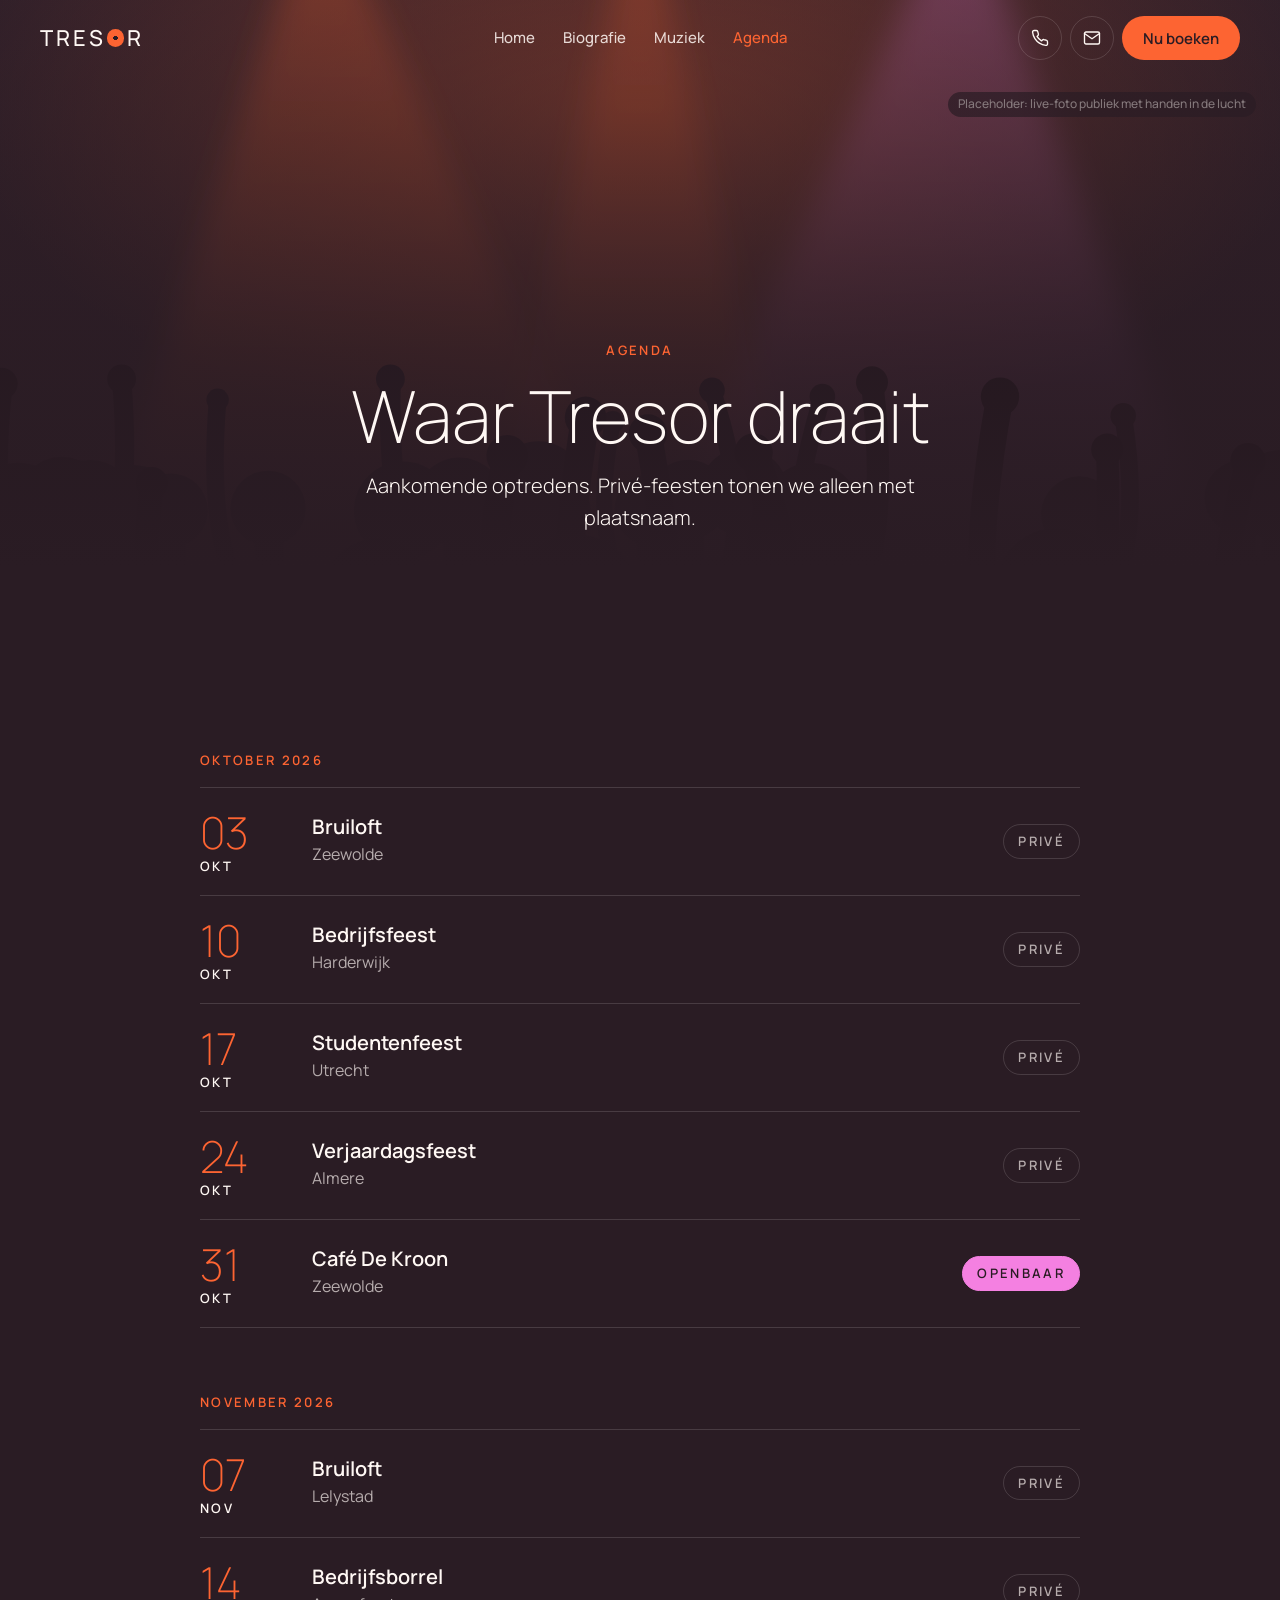
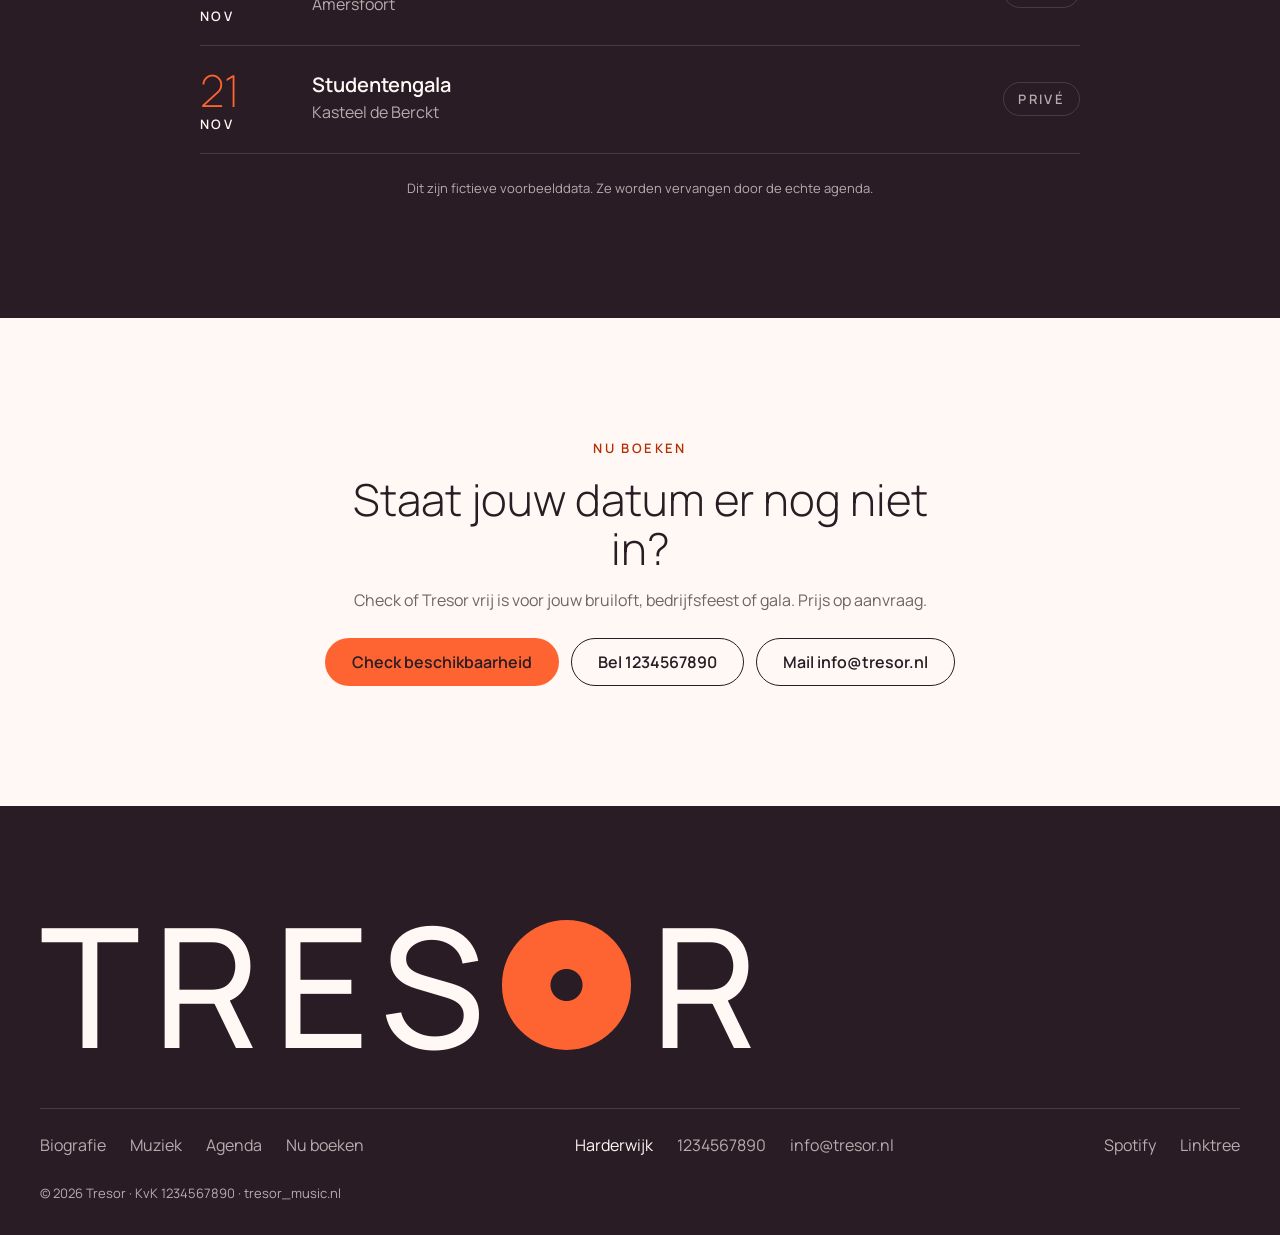
==== commit 0a425c2e: "Em-dashes verwijderd en zinnen herschreven Co-Authored-By: Claude Opus 5.5 <noreply@anthropic.com> C" ====
--- a/agenda.html
+++ b/agenda.html
@@ -54,7 +54,7 @@
 
 <main id="main">
   <section class="page-head">
-    <div class="ph" data-ph="Placeholder — live-foto publiek met handen in de lucht"><svg class="scene" aria-hidden="true"><use href="#s-crowd"/></svg></div>
+    <div class="ph" data-ph="Placeholder: live-foto publiek met handen in de lucht"><svg class="scene" aria-hidden="true"><use href="#s-crowd"/></svg></div>
     <div class="wrap">
       <span class="label">Agenda</span>
       <h1 class="hero-title">Waar Tresor draait</h1>
@@ -64,7 +64,7 @@
 
   <section class="dark sec" aria-label="Optredens">
     <div class="wrap">
-      <!-- PLACEHOLDER: fictieve voorbeelddata — vervangen door echte agenda -->
+      <!-- PLACEHOLDER: fictieve voorbeelddata: vervangen door echte agenda -->
       <h2 class="label month">Oktober 2026</h2>
       <ol class="agenda">
         <li class="gig"><time class="gig-date" datetime="2026-10-03"><b>03</b><span>OKT</span></time><div><h3 class="h3">Bruiloft</h3><p class="gig-place">Zeewolde</p></div><span class="tag">Privé</span></li>
@@ -79,7 +79,7 @@
         <li class="gig"><time class="gig-date" datetime="2026-11-14"><b>14</b><span>NOV</span></time><div><h3 class="h3">Bedrijfsborrel</h3><p class="gig-place">Amersfoort</p></div><span class="tag">Privé</span></li>
         <li class="gig"><time class="gig-date" datetime="2026-11-21"><b>21</b><span>NOV</span></time><div><h3 class="h3">Studentengala</h3><p class="gig-place">Kasteel de Berckt</p></div><span class="tag">Privé</span></li>
       </ol>
-      <p class="center note muted">Voorbeelddata, fictief — wordt vervangen door de echte agenda.</p>
+      <p class="center note muted">Dit zijn fictieve voorbeelddata. Ze worden vervangen door de echte agenda.</p>
     </div>
   </section>
 
--- a/styles.css
+++ b/styles.css
@@ -63,7 +63,9 @@
 /* ============ Header ============ */
 .site-header{position:fixed;inset:0 0 auto 0;z-index:50;padding-top:env(safe-area-inset-top,0px);color:var(--cream);transition:background .3s}
 .site-header.solid{background:rgba(42,28,36,.96);backdrop-filter:blur(8px)}
-.nav{display:flex;align-items:center;justify-content:space-between;gap:24px;height:76px}
+.nav{display:grid;grid-template-columns:1fr auto 1fr;align-items:center;gap:24px;height:76px}
+.nav>.wordmark{justify-self:start}
+.nav-contact{justify-self:end}
 .nav .wordmark{font-size:22px}
 .nav-links{display:flex;align-items:center;gap:28px;list-style:none;margin:0;padding:0}
 .nav-links a{text-decoration:none;font-size:15px;font-weight:500;opacity:.85}
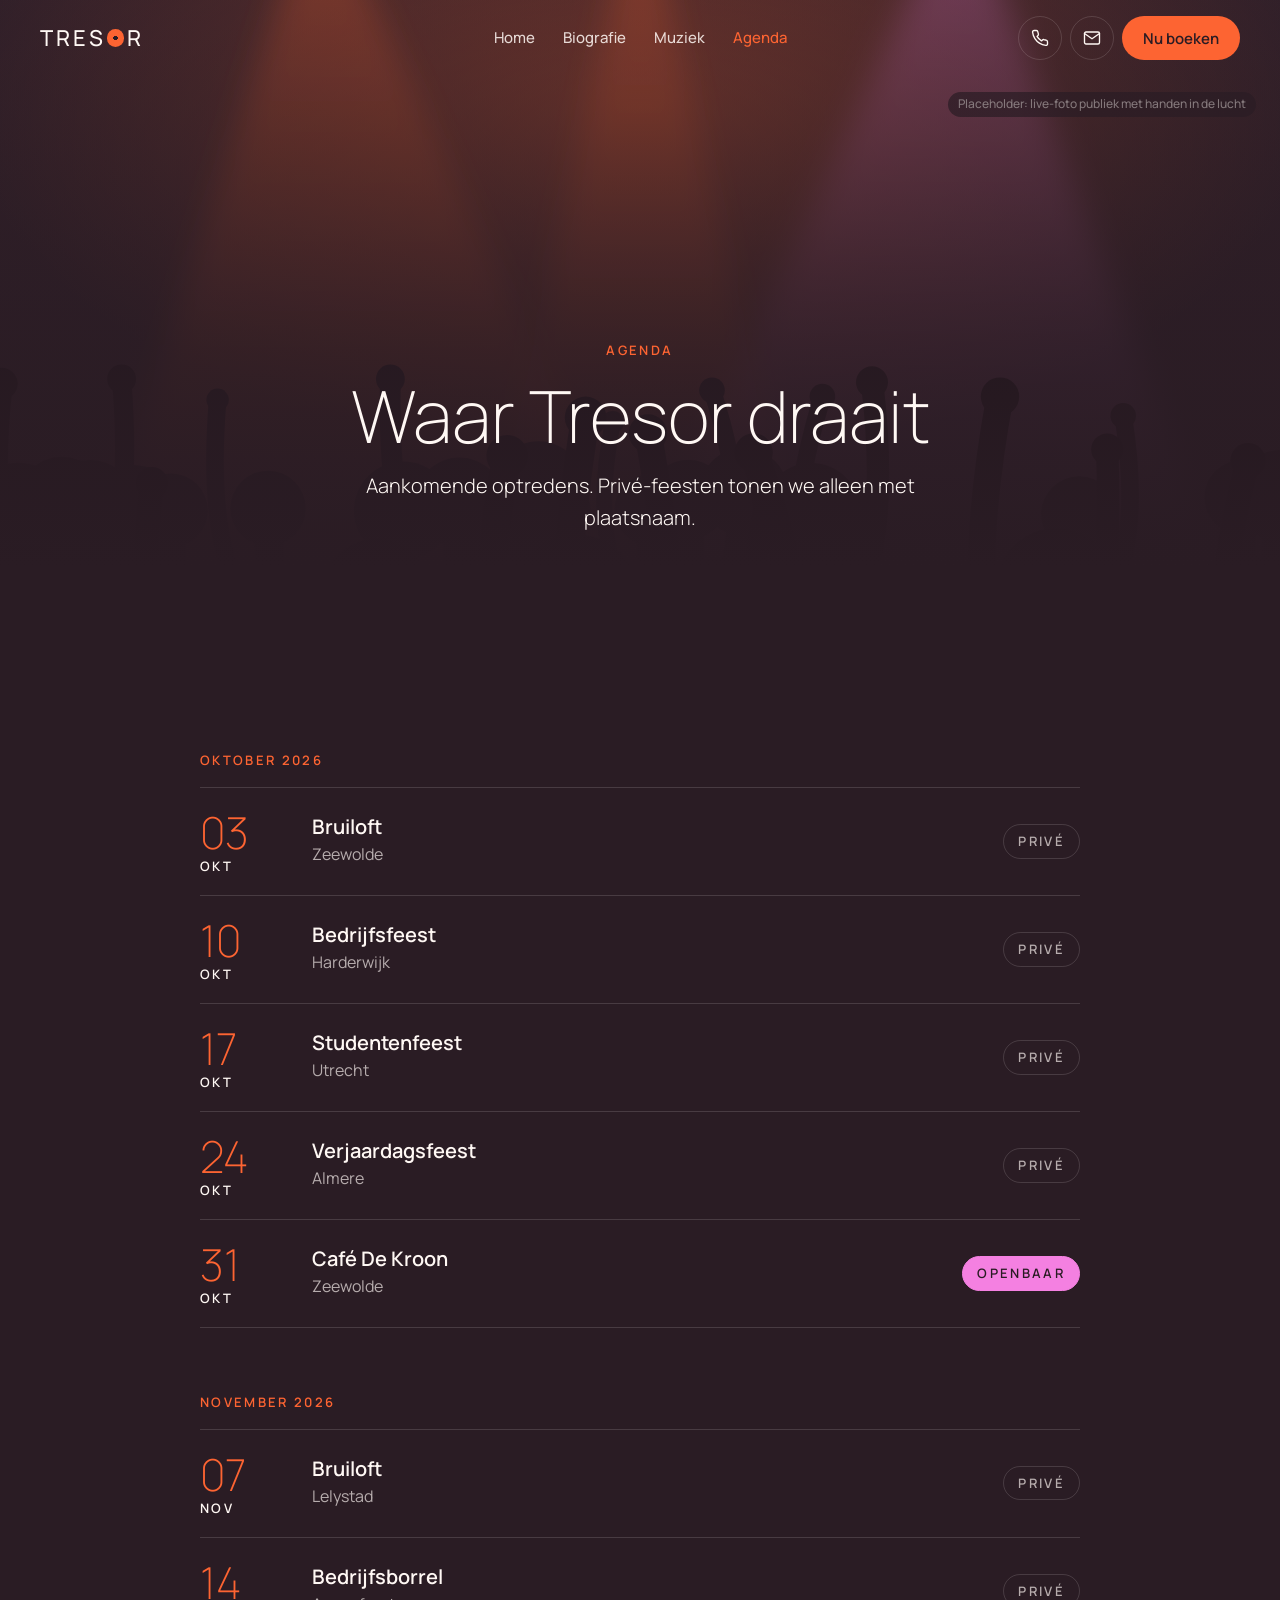
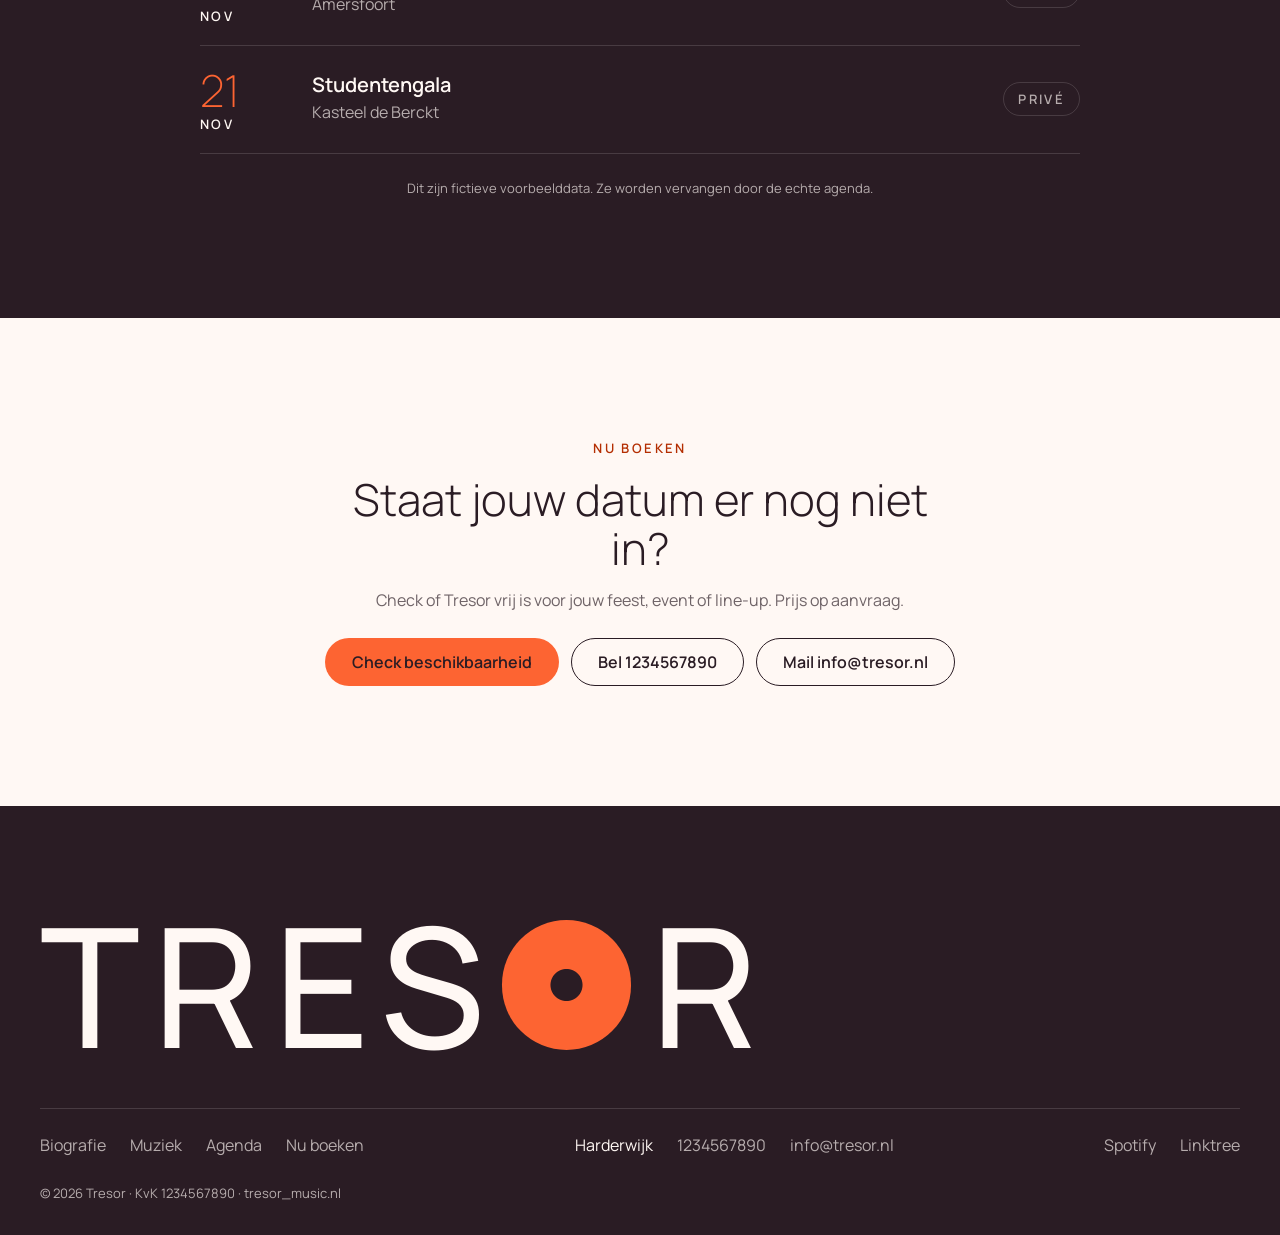
==== commit 23a0568b: "Teksten herschreven: geen andere artiesten, echte reviews, samenwerking als ingang Co-Authored-By: C" ====
--- a/agenda.html
+++ b/agenda.html
@@ -88,7 +88,7 @@
       <header class="sec-head" style="margin-bottom:0">
         <span class="label">Nu boeken</span>
         <h2 class="h1" id="strip-title">Staat jouw datum er nog niet in?</h2>
-        <p class="muted">Check of Tresor vrij is voor jouw bruiloft, bedrijfsfeest of gala. Prijs op aanvraag.</p>
+        <p class="muted">Check of Tresor vrij is voor jouw feest, event of line-up. Prijs op aanvraag.</p>
       </header>
       <div class="btn-row">
         <a class="btn btn-primary" href="boeken.html">Check beschikbaarheid</a>
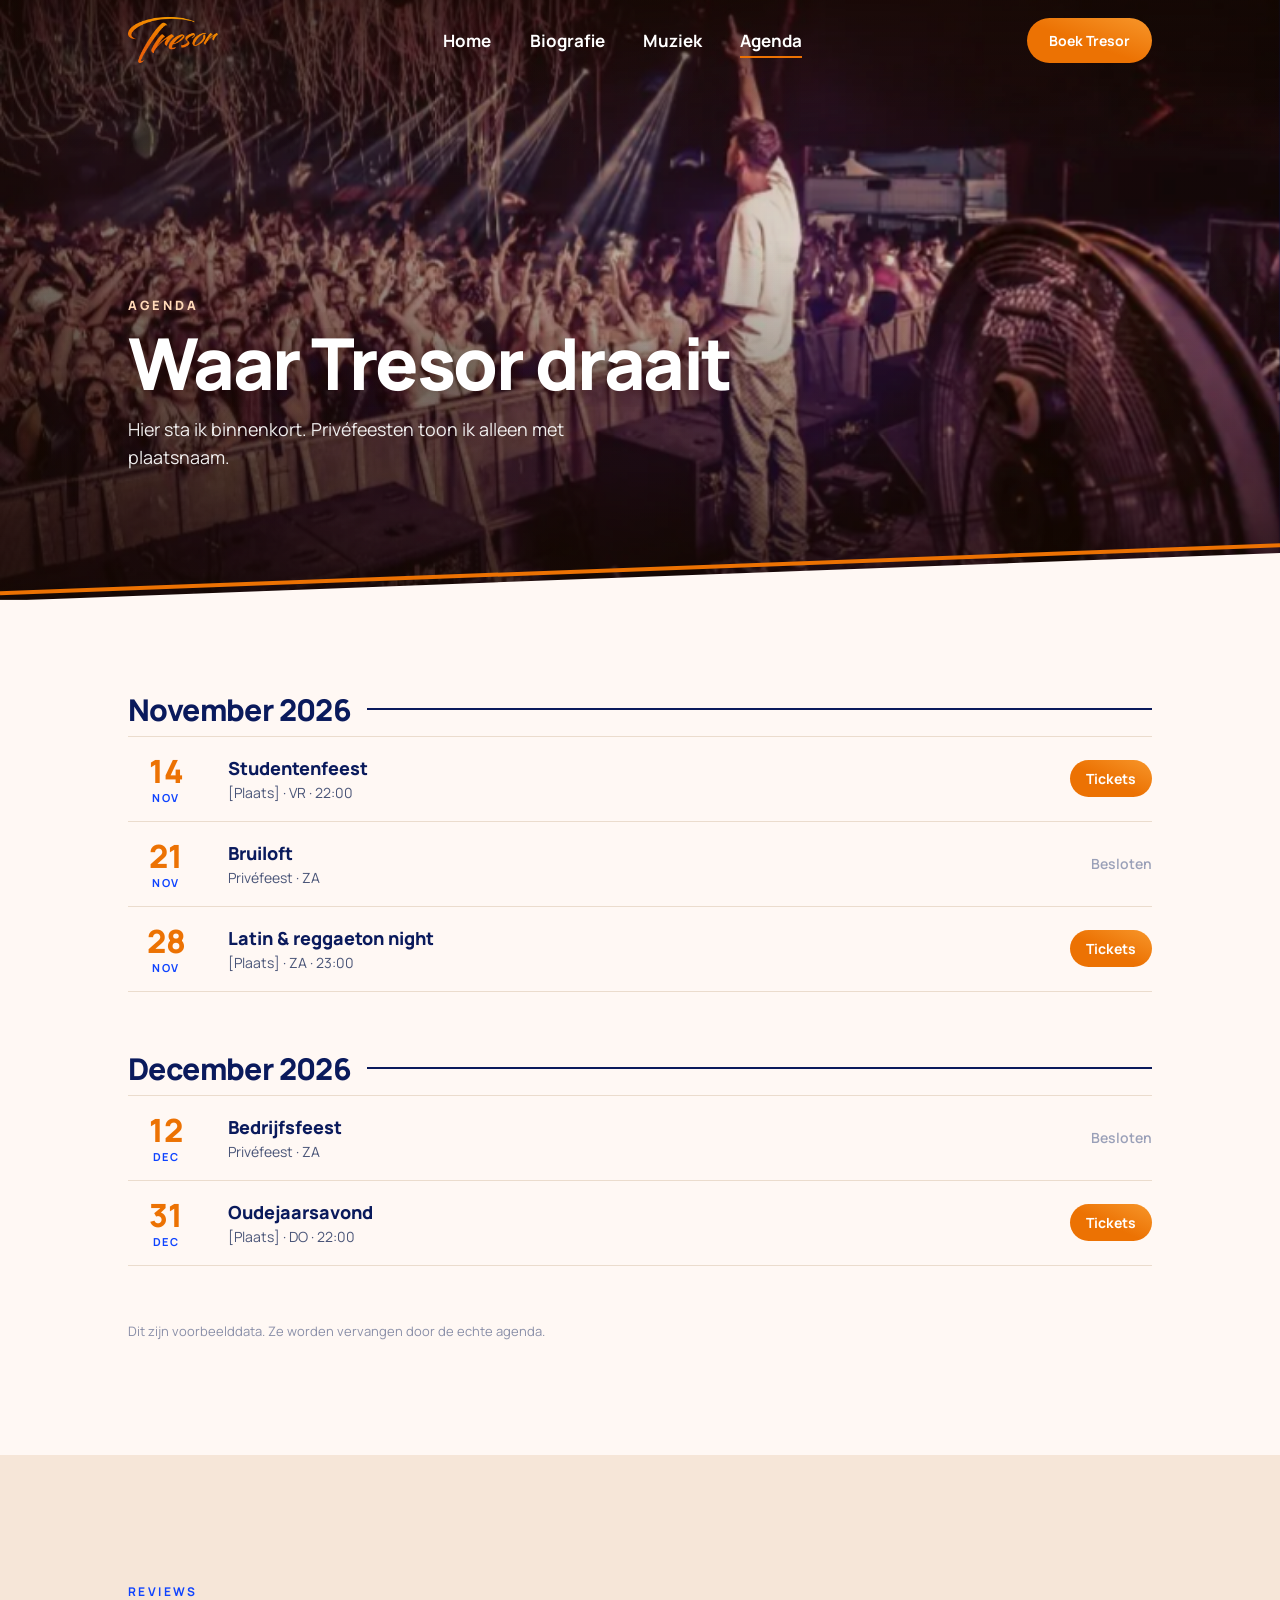
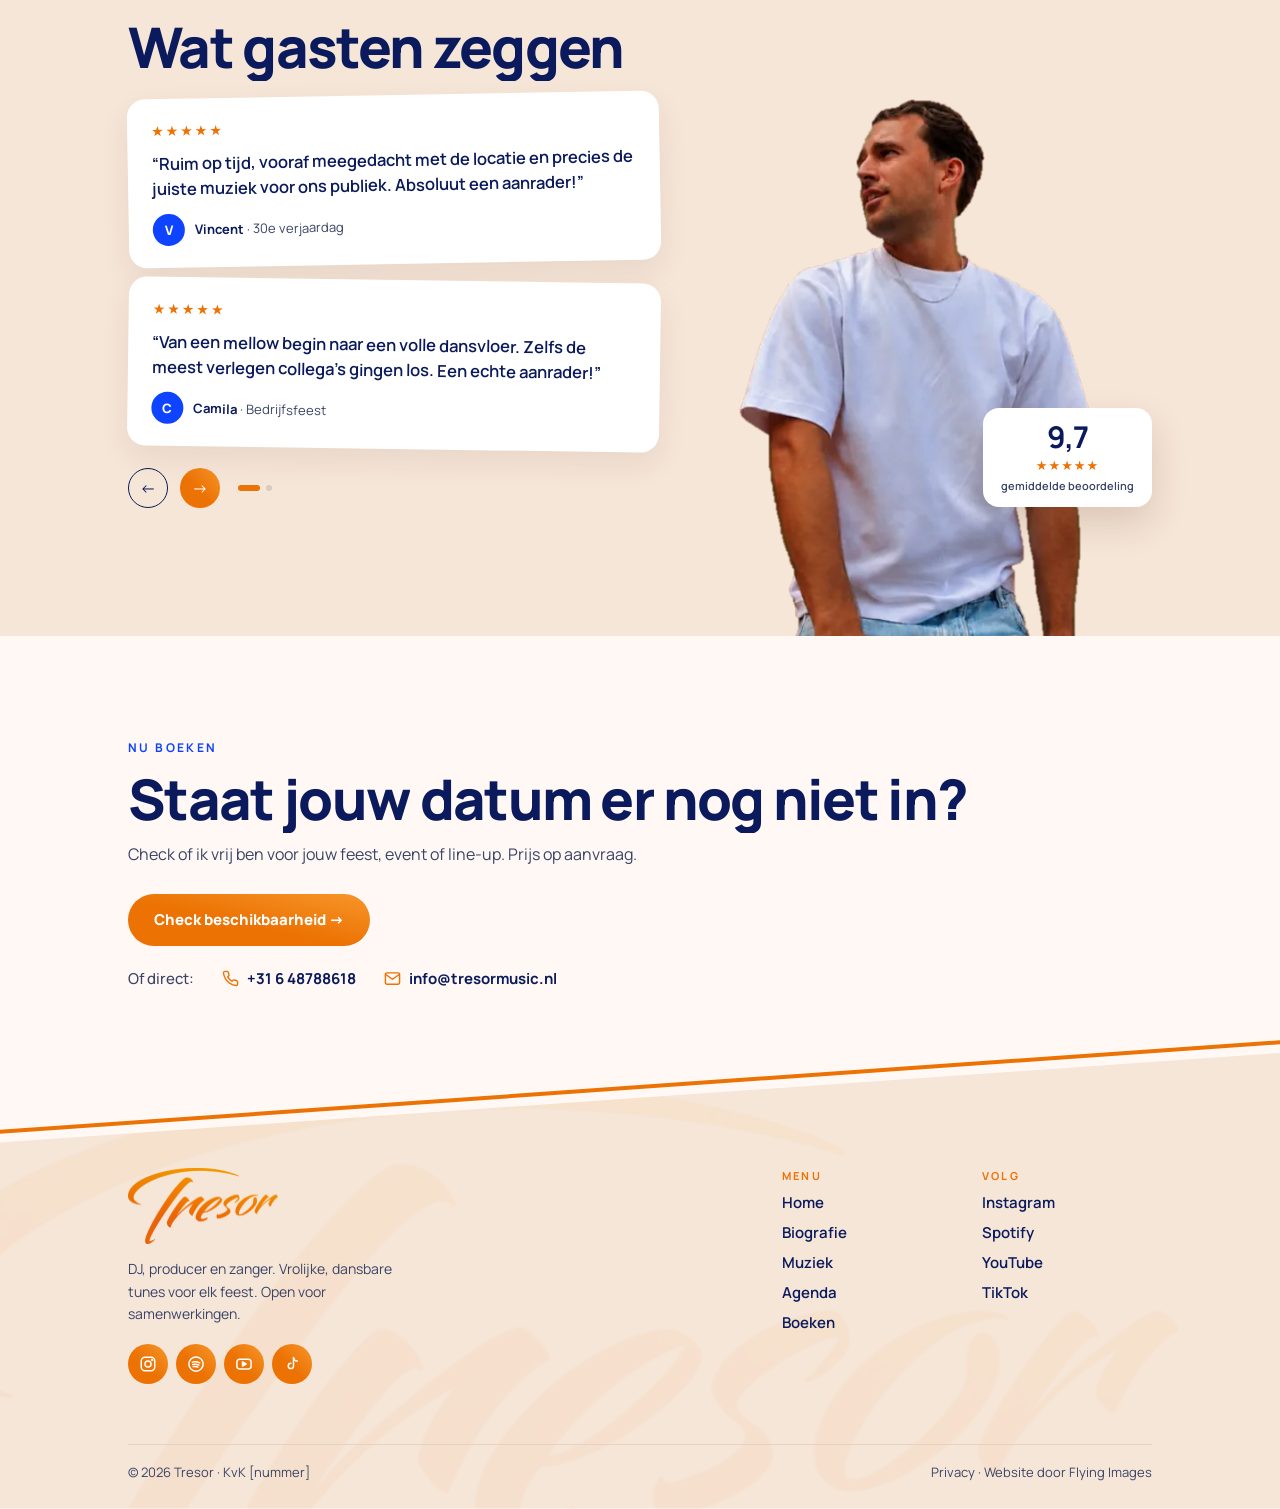
==== commit bcbd4969: "Wissel: inhoud van testtres2 (nieuwe site) overgenomen Oude inhoud staat op branch backup-voor-wisse" ====
--- a/agenda.html
+++ b/agenda.html
@@ -1,127 +1,80 @@
-<!DOCTYPE html>
+<!doctype html>
 <html lang="nl">
 <head>
-<meta charset="UTF-8">
-<meta name="viewport" content="width=device-width, initial-scale=1, viewport-fit=cover">
-<title>Agenda | Tresor, DJ uit Harderwijk</title>
-<meta name="description" content="Bekijk de agenda van Tresor, DJ en zanger uit Harderwijk: aankomende optredens op bruiloften, bedrijfsfeesten en studentengala's.">
+<meta charset="utf-8">
+<meta name="viewport" content="width=device-width, initial-scale=1">
+<title>Agenda | Tresor</title>
+<meta name="description" content="Agenda van Tresor: aankomende optredens. Staat jouw datum er nog niet in? Check de beschikbaarheid.">
 <link rel="preconnect" href="https://fonts.googleapis.com">
 <link rel="preconnect" href="https://fonts.gstatic.com" crossorigin>
-<link href="https://fonts.googleapis.com/css2?family=Manrope:wght@200;300;400;500;600&display=swap" rel="stylesheet">
-<link rel="stylesheet" href="styles.css">
-<script src="main.js" defer></script>
+<link rel="preload" as="image" href="images/hero.webp">
+<link rel="stylesheet" href="https://fonts.googleapis.com/css2?family=Manrope:wght@400;500;700;800&display=swap">
+<link rel="stylesheet" href="css/style.css">
 </head>
-<body>
-<!-- Gegenereerde sfeer-illustraties (SVG). Vervang per plek door een echte foto: verwijder de <svg class="scene"> en zet een <img> in de .ph -->
-<svg class="sprite" aria-hidden="true" width="0" height="0" style="position:absolute"><defs>
-<linearGradient id="gBeamO" x1="0" y1="0" x2="0" y2="1"><stop offset="0" stop-color="#FD6432" stop-opacity=".42"/><stop offset="1" stop-color="#FD6432" stop-opacity="0"/></linearGradient>
-<linearGradient id="gBeamP" x1="0" y1="0" x2="0" y2="1"><stop offset="0" stop-color="#F480E1" stop-opacity=".36"/><stop offset="1" stop-color="#F480E1" stop-opacity="0"/></linearGradient>
-<linearGradient id="gBg" x1="0" y1="0" x2="0" y2="1"><stop offset="0" stop-color="#37232d"/><stop offset="1" stop-color="#2A1C24"/></linearGradient>
-<radialGradient id="gHazeO"><stop offset="0" stop-color="#FD6432" stop-opacity=".45"/><stop offset="1" stop-color="#FD6432" stop-opacity="0"/></radialGradient>
-<radialGradient id="gHazeP"><stop offset="0" stop-color="#F480E1" stop-opacity=".35"/><stop offset="1" stop-color="#F480E1" stop-opacity="0"/></radialGradient>
-<linearGradient id="gSun" x1="0" y1="0" x2="0" y2="1"><stop offset="0" stop-color="#FD6432"/><stop offset="1" stop-color="#F480E1"/></linearGradient>
-<filter id="fBlur" x="-50%" y="-50%" width="200%" height="200%"><feGaussianBlur stdDeviation="14"/></filter>
-<filter id="fBeam" x="-50%" y="-10%" width="200%" height="120%"><feGaussianBlur stdDeviation="10"/></filter>
-<filter id="fSoft" x="-50%" y="-50%" width="200%" height="200%"><feGaussianBlur stdDeviation="4"/></filter>
-</defs><symbol id="s-hero" viewBox="0 0 1600 900" preserveAspectRatio="xMidYMid slice"><rect width="1600" height="900" fill="url(#gBg)"/><ellipse cx="760" cy="360" rx="520" ry="300" fill="url(#gHazeO)"/><polygon points="502 0 538 0 760 820 240 820" fill="url(#gBeamO)" filter="url(#fBeam)"/><polygon points="1022 0 1058 0 1320 820 820 820" fill="url(#gBeamP)" filter="url(#fBeam)"/><polygon points="770 0 790 0 920 700 640 700" fill="url(#gBeamO)" filter="url(#fBeam)"/><rect x="593" y="386" width="33" height="53" fill="#140c11"/><path d="M518 640 C518 450 559 428 610 428 C661 428 702 450 702 640Z" fill="#140c11"/><circle cx="610" cy="360" r="44" fill="#140c11"/><path d="M619 317 A44 44 0 0 1 636 395" stroke="#FD6432" stroke-width="4" fill="none" stroke-linecap="round" opacity=".8"/><path d="M640 410 C680 470 670 540 700 590 C710 610 690 630 670 612" stroke="#FD6432" stroke-opacity=".75" stroke-width="12" fill="none" stroke-linecap="round"/><rect x="943" y="378" width="35" height="55" fill="#140c11"/><path d="M864 640 C864 444 907 421 960 421 C1013 421 1056 444 1056 640Z" fill="#140c11"/><circle cx="960" cy="350" r="46" fill="#140c11"/><path d="M969 305 A46 46 0 0 1 988 387" stroke="#F480E1" stroke-width="4" fill="none" stroke-linecap="round" opacity=".8"/><path d="M900 440 Q860 360 918 344" stroke="#140c11" stroke-width="22" stroke-linecap="round" fill="none"/><circle cx="918" cy="344" r="15" fill="#140c11"/><path d="M1020 440 Q1062 360 1004 344" stroke="#140c11" stroke-width="22" stroke-linecap="round" fill="none"/><circle cx="1004" cy="344" r="15" fill="#140c11"/><path d="M912 350 A48 52 0 0 1 1008 350" stroke="#140c11" stroke-width="12" fill="none"/><rect x="380" y="560" width="840" height="340" fill="#1c1217"/><rect x="380" y="560" width="840" height="4" fill="#FD6432" opacity=".6"/><rect x="-12" y="798" width="28" height="44" fill="#120a0f"/><path d="M-68 1008 C-68 851 -36 833 2 833 C40 833 71 851 71 1008Z" fill="#120a0f"/><circle cx="1.5955061499935823" cy="776.2387177157877" r="36.38632684374735" fill="#120a0f"/><rect x="17" y="791" width="28" height="44" fill="#120a0f"/><path d="M-39 1009 C-39 844 -7 826 31 826 C69 826 100 844 100 1009Z" fill="#120a0f"/><circle cx="30.85927241038999" cy="769.1212798810083" r="36.545753603065776" fill="#120a0f"/><path d="M57 829 Q36 780 40 699" stroke="#120a0f" stroke-width="14" stroke-linecap="round" fill="none"/><circle cx="40" cy="699" r="10" fill="#120a0f"/><rect x="73" y="789" width="23" height="37" fill="#120a0f"/><path d="M27 974 C27 833 53 818 85 818 C117 818 143 833 143 974Z" fill="#120a0f"/><circle cx="85.01155869227559" cy="770.3043328804764" r="30.739560848008928" fill="#120a0f"/><rect x="77" y="802" width="21" height="33" fill="#120a0f"/><path d="M35 956 C35 842 59 828 87 828 C116 828 140 842 140 956Z" fill="#120a0f"/><circle cx="87.46732915329349" cy="785.2034383384029" r="27.631626322408028" fill="#120a0f"/><path d="M255 834 Q277 784 262 686" stroke="#120a0f" stroke-width="14" stroke-linecap="round" fill="none"/><circle cx="262" cy="686" r="10" fill="#120a0f"/><rect x="215" y="793" width="24" height="37" fill="#120a0f"/><path d="M168 977 C168 838 194 823 227 823 C260 823 286 838 286 977Z" fill="#120a0f"/><circle cx="227.01093539857925" cy="774.3418427026422" r="31.233942399529152" fill="#120a0f"/><path d="M337 843 Q315 794 320 680" stroke="#120a0f" stroke-width="14" stroke-linecap="round" fill="none"/><circle cx="320" cy="680" r="10" fill="#120a0f"/><rect x="353" y="803" width="23" height="37" fill="#120a0f"/><path d="M306 975 C306 848 332 832 364 832 C397 832 423 848 423 975Z" fill="#120a0f"/><circle cx="364.30277611658204" cy="784.2570961428694" r="30.89091037967072" fill="#120a0f"/><rect x="357" y="806" width="26" height="41" fill="#120a0f"/><path d="M306 994 C306 855 335 838 370 838 C406 838 435 855 435 994Z" fill="#120a0f"/><circle cx="370.2619884307018" cy="785.5564770377292" r="34.05528250595022" fill="#120a0f"/><rect x="391" y="785" width="29" height="45" fill="#120a0f"/><path d="M334 1015 C334 840 366 821 405 821 C445 821 477 840 477 1015Z" fill="#120a0f"/><circle cx="405.3405834979325" cy="762.8044078041419" r="37.575595367708736" fill="#120a0f"/><rect x="461" y="805" width="26" height="41" fill="#120a0f"/><path d="M408 997 C408 855 438 838 474 838 C510 838 540 855 540 997Z" fill="#120a0f"/><circle cx="474.0789616057682" cy="784.1618361149237" r="34.565804242090394" fill="#120a0f"/><path d="M616 845 Q639 792 606 679" stroke="#120a0f" stroke-width="15" stroke-linecap="round" fill="none"/><circle cx="606" cy="679" r="10" fill="#120a0f"/><rect x="574" y="802" width="25" height="39" fill="#120a0f"/><path d="M524 987 C524 850 552 833 587 833 C621 833 649 850 649 987Z" fill="#120a0f"/><circle cx="586.72647313885" cy="782.5039344851541" r="32.88238822821542" fill="#120a0f"/><path d="M779 845 Q801 796 796 717" stroke="#120a0f" stroke-width="14" stroke-linecap="round" fill="none"/><circle cx="796" cy="717" r="10" fill="#120a0f"/><rect x="739" y="805" width="24" height="37" fill="#120a0f"/><path d="M692 976 C692 850 719 834 751 834 C784 834 810 850 810 976Z" fill="#120a0f"/><circle cx="751.2321523368146" cy="786.269999272837" r="30.925541928150906" fill="#120a0f"/><rect x="749" y="809" width="25" height="40" fill="#120a0f"/><path d="M698 990 C698 857 726 841 761 841 C796 841 825 857 825 990Z" fill="#120a0f"/><circle cx="761.2192622669094" cy="788.8001174171853" r="33.3743903423817" fill="#120a0f"/><rect x="827" y="787" width="23" height="36" fill="#120a0f"/><path d="M781 970 C781 830 807 815 838 815 C869 815 895 830 895 970Z" fill="#120a0f"/><circle cx="838.0171850286142" cy="768.8783926778918" r="29.97144975222809" fill="#120a0f"/><path d="M844 825 Q821 774 853 673" stroke="#120a0f" stroke-width="14" stroke-linecap="round" fill="none"/><circle cx="853" cy="673" r="10" fill="#120a0f"/><rect x="860" y="784" width="24" height="38" fill="#120a0f"/><path d="M812 982 C812 830 839 814 873 814 C906 814 933 830 933 982Z" fill="#120a0f"/><circle cx="872.5359294853611" cy="764.3862129992615" r="32.06504448377653" fill="#120a0f"/><path d="M983 832 Q1009 772 975 677" stroke="#120a0f" stroke-width="17" stroke-linecap="round" fill="none"/><circle cx="975" cy="677" r="12" fill="#120a0f"/><rect x="935" y="783" width="28" height="45" fill="#120a0f"/><path d="M878 1014 C878 838 910 819 949 819 C988 819 1020 838 1020 1014Z" fill="#120a0f"/><circle cx="949.4033160073609" cy="760.9451548652439" r="37.386745917563275" fill="#120a0f"/><rect x="957" y="803" width="28" height="44" fill="#120a0f"/><path d="M901 1008 C901 856 932 837 970 837 C1008 837 1040 856 1040 1008Z" fill="#120a0f"/><circle cx="970.428863297759" cy="780.857903950003" r="36.413348407132666" fill="#120a0f"/><rect x="992" y="801" width="28" height="44" fill="#120a0f"/><path d="M936 1011 C936 854 968 836 1006 836 C1045 836 1076 854 1076 1011Z" fill="#120a0f"/><circle cx="1006.1812987372086" cy="778.8899995263399" r="36.75991569713122" fill="#120a0f"/><rect x="1009" y="793" width="25" height="39" fill="#120a0f"/><path d="M960 983 C960 839 987 823 1021 823 C1055 823 1082 839 1082 983Z" fill="#120a0f"/><circle cx="1021.171479587709" cy="773.3923710333684" r="32.24087581511077" fill="#120a0f"/><rect x="1016" y="793" width="25" height="39" fill="#120a0f"/><path d="M966 986 C966 841 994 824 1028 824 C1062 824 1090 841 1090 986Z" fill="#120a0f"/><circle cx="1028.0717504924255" cy="773.7719773322494" r="32.71113274418469" fill="#120a0f"/><rect x="1069" y="798" width="24" height="39" fill="#120a0f"/><path d="M1020 983 C1020 845 1048 829 1081 829 C1115 829 1142 845 1142 983Z" fill="#120a0f"/><circle cx="1081.1148196061317" cy="778.9324091568086" r="32.08432179134792" fill="#120a0f"/><rect x="1185" y="800" width="22" height="35" fill="#120a0f"/><path d="M1141 963 C1141 842 1166 828 1196 828 C1226 828 1250 842 1250 963Z" fill="#120a0f"/><circle cx="1195.653044170444" cy="783.0505232450065" r="28.85162743357741" fill="#120a0f"/><path d="M1253 837 Q1275 786 1275 693" stroke="#120a0f" stroke-width="15" stroke-linecap="round" fill="none"/><circle cx="1275" cy="693" r="10" fill="#120a0f"/><rect x="1211" y="795" width="25" height="39" fill="#120a0f"/><path d="M1162 984 C1162 842 1190 826 1223 826 C1257 826 1285 842 1285 984Z" fill="#120a0f"/><circle cx="1223.4976039103803" cy="775.8489462543987" r="32.25352751937447" fill="#120a0f"/><path d="M1379 834 Q1401 785 1383 684" stroke="#120a0f" stroke-width="14" stroke-linecap="round" fill="none"/><circle cx="1383" cy="684" r="10" fill="#120a0f"/><rect x="1340" y="794" width="23" height="37" fill="#120a0f"/><path d="M1294 973 C1294 838 1320 823 1352 823 C1384 823 1410 838 1410 973Z" fill="#120a0f"/><circle cx="1351.7967800899976" cy="775.6148650189025" r="30.518198753815703" fill="#120a0f"/><rect x="1342" y="791" width="23" height="36" fill="#120a0f"/><path d="M1296 971 C1296 835 1322 820 1353 820 C1385 820 1411 835 1411 971Z" fill="#120a0f"/><circle cx="1353.4492946381943" cy="772.9025927068064" r="30.23092379649257" fill="#120a0f"/><rect x="1394" y="804" width="20" height="32" fill="#120a0f"/><path d="M1354 948 C1354 843 1376 829 1404 829 C1431 829 1454 843 1454 948Z" fill="#120a0f"/><circle cx="1403.5943037150066" cy="788.7271025507105" r="26.26618962788972" fill="#120a0f"/><rect x="1599" y="805" width="29" height="45" fill="#120a0f"/><path d="M1541 1015 C1541 859 1574 841 1613 841 C1652 841 1684 859 1684 1015Z" fill="#120a0f"/><circle cx="1612.857530237159" cy="782.4543446912228" r="37.559666964635085" fill="#120a0f"/></symbol><symbol id="s-portrait" viewBox="0 0 600 800" preserveAspectRatio="xMidYMid slice"><rect width="600" height="800" fill="url(#gBg)"/><ellipse cx="420" cy="280" rx="300" ry="320" fill="url(#gHazeO)"/><ellipse cx="120" cy="560" rx="220" ry="260" fill="url(#gHazeP)"/><polygon points="462 0 478 0 600 700 330 700" fill="url(#gBeamO)" filter="url(#fBeam)"/><rect x="264" y="358" width="73" height="115" fill="#140c11"/><path d="M90 820 C90 497 184 449 300 449 C416 449 510 497 510 820Z" fill="#140c11"/><circle cx="300" cy="300" r="96" fill="#140c11"/><path d="M319 206 A96 96 0 0 1 358 377" stroke="#FD6432" stroke-width="8" fill="none" stroke-linecap="round" opacity=".8"/><path d="M222 420 Q300 500 378 420" stroke="#241820" stroke-width="18" fill="none" stroke-linecap="round"/><circle cx="222" cy="418" r="24" fill="#241820"/><circle cx="378" cy="418" r="24" fill="#241820"/></symbol><symbol id="s-artwork" viewBox="0 0 600 600" preserveAspectRatio="xMidYMid slice"><rect width="600" height="600" fill="#33242D"/><circle cx="300" cy="330" r="190" fill="url(#gSun)"/><rect x="0" y="360" width="600" height="8" fill="#33242D"/><rect x="0" y="392" width="600" height="12" fill="#33242D"/><rect x="0" y="426" width="600" height="16" fill="#33242D"/><rect x="0" y="462" width="600" height="20" fill="#33242D"/><rect x="0" y="500" width="600" height="26" fill="#33242D"/><rect x="0" y="520" width="600" height="80" fill="#33242D"/><circle cx="300" cy="330" r="20" fill="#33242D"/></symbol><symbol id="s-crowd" viewBox="0 0 800 500" preserveAspectRatio="xMidYMid slice"><rect width="800" height="500" fill="url(#gBg)"/><ellipse cx="400" cy="120" rx="420" ry="220" fill="url(#gHazeO)"/><polygon points="192 0 208 0 420 460 40 460" fill="url(#gBeamO)" filter="url(#fBeam)"/><polygon points="592 0 608 0 780 460 380 460" fill="url(#gBeamP)" filter="url(#fBeam)"/><polygon points="394 0 406 0 500 420 300 420" fill="url(#gBeamO)" filter="url(#fBeam)"/><path d="M-16 431 Q-37 382 -23 285" stroke="#1a1016" stroke-width="14" stroke-linecap="round" fill="none"/><circle cx="-23" cy="285" r="10" fill="#1a1016"/><rect x="-0" y="391" width="23" height="37" fill="#1a1016"/><path d="M-47 564 C-47 436 -20 420 11 420 C43 420 70 436 70 564Z" fill="#1a1016"/><circle cx="11.496353091267299" cy="372.91391305845576" r="30.584684590486795" fill="#1a1016"/><rect x="8" y="395" width="22" height="35" fill="#1a1016"/><path d="M-36 553 C-36 437 -11 422 19 422 C49 422 74 437 74 553Z" fill="#1a1016"/><circle cx="19.129451718915277" cy="377.62394527221625" r="28.820026947612046" fill="#1a1016"/><rect x="20" y="392" width="18" height="29" fill="#1a1016"/><path d="M-17 523 C-17 427 4 415 29 415 C54 415 74 427 74 523Z" fill="#1a1016"/><circle cx="28.71909681075372" cy="378.13878680367196" r="23.878710267871433" fill="#1a1016"/><path d="M64 419 Q83 375 76 290" stroke="#1a1016" stroke-width="12" stroke-linecap="round" fill="none"/><circle cx="76" cy="290" r="9" fill="#1a1016"/><rect x="28" y="383" width="21" height="33" fill="#1a1016"/><path d="M-14 546 C-14 423 10 409 39 409 C68 409 91 423 91 546Z" fill="#1a1016"/><circle cx="38.67855580267991" cy="366.31063605988504" r="27.643682931333867" fill="#1a1016"/><path d="M13 430 Q-9 380 1 293" stroke="#1a1016" stroke-width="14" stroke-linecap="round" fill="none"/><circle cx="1" cy="293" r="10" fill="#1a1016"/><rect x="29" y="390" width="24" height="37" fill="#1a1016"/><path d="M-18 567 C-18 435 8 419 41 419 C73 419 100 435 100 567Z" fill="#1a1016"/><circle cx="40.84648080073592" cy="370.96494964679283" r="31.234413836388615" fill="#1a1016"/><rect x="46" y="385" width="21" height="33" fill="#1a1016"/><path d="M3 546 C3 425 27 411 56 411 C85 411 109 425 109 546Z" fill="#1a1016"/><circle cx="56.198931208846645" cy="368.3430589382444" r="27.74423710258671" fill="#1a1016"/><rect x="73" y="391" width="22" height="35" fill="#1a1016"/><path d="M28 556 C28 433 53 419 84 419 C115 419 140 433 140 556Z" fill="#1a1016"/><circle cx="83.9936473657023" cy="373.25201656792626" r="29.294452894392176" fill="#1a1016"/><rect x="98" y="386" width="18" height="28" fill="#1a1016"/><path d="M63 519 C63 420 82 408 107 408 C131 408 151 420 151 519Z" fill="#1a1016"/><circle cx="106.71330609658162" cy="372.24611036569814" r="23.18065778254962" fill="#1a1016"/><path d="M146 415 Q130 378 136 303" stroke="#1a1016" stroke-width="11" stroke-linecap="round" fill="none"/><circle cx="136" cy="303" r="7" fill="#1a1016"/><rect x="159" y="385" width="18" height="28" fill="#1a1016"/><path d="M123 521 C123 419 143 407 168 407 C192 407 212 419 212 521Z" fill="#1a1016"/><circle cx="167.5207302698922" cy="370.79973079729" r="23.51984534660505" fill="#1a1016"/><rect x="240" y="391" width="23" height="37" fill="#1a1016"/><path d="M194 565 C194 435 220 420 252 420 C284 420 310 435 310 565Z" fill="#1a1016"/><circle cx="252.01952245985638" cy="372.28061188574844" r="30.754778118308884" fill="#1a1016"/><path d="M262 420 Q242 375 244 290" stroke="#1a1016" stroke-width="13" stroke-linecap="round" fill="none"/><circle cx="244" cy="290" r="9" fill="#1a1016"/><rect x="277" y="384" width="21" height="34" fill="#1a1016"/><path d="M234 548 C234 424 258 410 287 410 C316 410 340 424 340 548Z" fill="#1a1016"/><circle cx="287.17869020657184" cy="367.03646647420277" r="27.943698771050183" fill="#1a1016"/><rect x="302" y="396" width="22" height="34" fill="#1a1016"/><path d="M259 552 C259 437 283 423 313 423 C343 423 368 437 368 552Z" fill="#1a1016"/><circle cx="313.2115987066553" cy="378.6098682011403" r="28.641522054746744" fill="#1a1016"/><rect x="326" y="374" width="22" height="34" fill="#1a1016"/><path d="M283 551 C283 416 307 402 337 402 C366 402 391 416 391 551Z" fill="#1a1016"/><circle cx="336.59611887971175" cy="357.3802231634423" r="28.471288545276686" fill="#1a1016"/><rect x="335" y="387" width="19" height="30" fill="#1a1016"/><path d="M297 529 C297 423 318 411 344 411 C370 411 391 423 391 529Z" fill="#1a1016"/><circle cx="344.26237427640416" cy="372.33171444621394" r="24.845955320941492" fill="#1a1016"/><path d="M386 414 Q371 378 383 317" stroke="#1a1016" stroke-width="10" stroke-linecap="round" fill="none"/><circle cx="383" cy="317" r="7" fill="#1a1016"/><rect x="398" y="385" width="17" height="27" fill="#1a1016"/><path d="M364 513 C364 417 383 406 406 406 C429 406 448 417 448 513Z" fill="#1a1016"/><circle cx="406.24601587911303" cy="371.79082538089705" r="22.225629280555886" fill="#1a1016"/><path d="M453 413 Q470 373 445 297" stroke="#1a1016" stroke-width="11" stroke-linecap="round" fill="none"/><circle cx="445" cy="297" r="8" fill="#1a1016"/><rect x="421" y="380" width="19" height="30" fill="#1a1016"/><path d="M383 529 C383 416 404 404 430 404 C456 404 477 416 477 529Z" fill="#1a1016"/><circle cx="430.1408836176189" cy="365.30697084990646" r="24.874319264988618" fill="#1a1016"/><rect x="454" y="377" width="21" height="33" fill="#1a1016"/><path d="M413 545 C413 417 436 403 465 403 C493 403 517 417 517 545Z" fill="#1a1016"/><circle cx="464.7664768386989" cy="360.56951401991466" r="27.494399091440375" fill="#1a1016"/><path d="M535 431 Q556 382 545 292" stroke="#1a1016" stroke-width="14" stroke-linecap="round" fill="none"/><circle cx="545" cy="292" r="10" fill="#1a1016"/><rect x="495" y="392" width="23" height="37" fill="#1a1016"/><path d="M449 564 C449 436 475 421 507 421 C539 421 565 436 565 564Z" fill="#1a1016"/><circle cx="507.04390682069504" cy="373.17537745833994" r="30.63984469698515" fill="#1a1016"/><path d="M505 425 Q488 386 514 301" stroke="#1a1016" stroke-width="11" stroke-linecap="round" fill="none"/><circle cx="514" cy="301" r="8" fill="#1a1016"/><rect x="518" y="393" width="18" height="29" fill="#1a1016"/><path d="M481 526 C481 428 501 416 527 416 C552 416 573 428 573 526Z" fill="#1a1016"/><circle cx="526.7849573534771" cy="378.38627862641624" r="24.307515081086823" fill="#1a1016"/><path d="M696 420 Q713 382 702 313" stroke="#1a1016" stroke-width="11" stroke-linecap="round" fill="none"/><circle cx="702" cy="313" r="8" fill="#1a1016"/><rect x="666" y="389" width="18" height="29" fill="#1a1016"/><path d="M629 523 C629 423 650 412 675 412 C699 412 720 423 720 523Z" fill="#1a1016"/><circle cx="674.555784724512" cy="374.6267548216682" r="23.823428739811973" fill="#1a1016"/><rect x="767" y="378" width="18" height="28" fill="#1a1016"/><path d="M732 520 C732 412 752 400 776 400 C800 400 820 412 820 520Z" fill="#1a1016"/><circle cx="776.0755116638848" cy="364.0154652768267" r="23.25491512495977" fill="#1a1016"/><path d="M826 417 Q846 372 827 287" stroke="#1a1016" stroke-width="13" stroke-linecap="round" fill="none"/><circle cx="827" cy="287" r="9" fill="#1a1016"/><rect x="789" y="380" width="22" height="34" fill="#1a1016"/><path d="M746 551 C746 422 770 407 800 407 C830 407 854 422 854 551Z" fill="#1a1016"/><circle cx="800.0542886980528" cy="363.10351483811" r="28.54966463716329" fill="#1a1016"/><path d="M-19 503 Q-45 443 -38 345" stroke="#120a0f" stroke-width="17" stroke-linecap="round" fill="none"/><circle cx="-38" cy="345" r="12" fill="#120a0f"/><rect x="1" y="454" width="29" height="45" fill="#120a0f"/><path d="M-57 677 C-57 509 -24 490 15 490 C55 490 87 509 87 677Z" fill="#120a0f"/><circle cx="15.179482550670642" cy="431.3622039861755" r="37.84707040240609" fill="#120a0f"/><rect x="45" y="447" width="23" height="37" fill="#120a0f"/><path d="M-2 633 C-2 491 24 476 56 476 C88 476 114 491 114 633Z" fill="#120a0f"/><circle cx="56.1632514931451" cy="428.58939486526225" r="30.427833365518595" fill="#120a0f"/><rect x="44" y="463" width="30" height="47" fill="#120a0f"/><path d="M-16 686 C-16 520 18 501 59 501 C100 501 134 520 134 686Z" fill="#120a0f"/><circle cx="59.06370323254352" cy="439.7316001729186" r="39.33730087851892" fill="#120a0f"/><path d="M106 505 Q83 454 95 355" stroke="#120a0f" stroke-width="15" stroke-linecap="round" fill="none"/><circle cx="95" cy="355" r="10" fill="#120a0f"/><rect x="123" y="463" width="25" height="39" fill="#120a0f"/><path d="M74 644 C74 510 101 494 135 494 C169 494 197 510 197 644Z" fill="#120a0f"/><circle cx="135.11468883809636" cy="443.95439921399424" r="32.3438565301112" fill="#120a0f"/><rect x="222" y="443" width="25" height="40" fill="#120a0f"/><path d="M172 650 C172 492 200 475 235 475 C270 475 298 492 298 650Z" fill="#120a0f"/><circle cx="234.8570606046014" cy="423.3921461496367" r="33.33795479596663" fill="#120a0f"/><path d="M324 503 Q296 439 317 338" stroke="#120a0f" stroke-width="18" stroke-linecap="round" fill="none"/><circle cx="317" cy="338" r="13" fill="#120a0f"/><rect x="345" y="451" width="30" height="48" fill="#120a0f"/><path d="M284 690 C284 509 318 489 360 489 C402 489 436 509 436 690Z" fill="#120a0f"/><circle cx="359.99882494824766" cy="427.3033276434422" r="40.08258659391434" fill="#120a0f"/><path d="M404 517 Q430 458 405 324" stroke="#120a0f" stroke-width="17" stroke-linecap="round" fill="none"/><circle cx="405" cy="324" r="12" fill="#120a0f"/><rect x="357" y="469" width="28" height="44" fill="#120a0f"/><path d="M301 671 C301 522 333 504 371 504 C410 504 441 522 441 671Z" fill="#120a0f"/><circle cx="371.1460588838096" cy="446.82628323645076" r="36.75770712789487" fill="#120a0f"/><path d="M370 526 Q342 462 366 314" stroke="#120a0f" stroke-width="18" stroke-linecap="round" fill="none"/><circle cx="366" cy="314" r="13" fill="#120a0f"/><rect x="391" y="474" width="31" height="48" fill="#120a0f"/><path d="M330 691 C330 532 365 512 407 512 C449 512 483 532 483 691Z" fill="#120a0f"/><circle cx="406.5866693723077" cy="449.9824888979333" r="40.16771727963365" fill="#120a0f"/><rect x="397" y="469" width="26" height="42" fill="#120a0f"/><path d="M344 659 C344 519 374 502 410 502 C446 502 476 519 476 659Z" fill="#120a0f"/><circle cx="410.0032567951166" cy="447.96841844458874" r="34.76909265695137" fill="#120a0f"/><path d="M486 516 Q513 453 471 336" stroke="#120a0f" stroke-width="18" stroke-linecap="round" fill="none"/><circle cx="471" cy="336" r="12" fill="#120a0f"/><rect x="435" y="465" width="30" height="47" fill="#120a0f"/><path d="M375 686 C375 522 409 502 450 502 C491 502 525 522 525 686Z" fill="#120a0f"/><circle cx="450.2088043076166" cy="441.509162967417" r="39.342130304119806" fill="#120a0f"/><rect x="458" y="470" width="31" height="49" fill="#120a0f"/><path d="M395 696 C395 530 430 509 473 509 C516 509 551 530 551 696Z" fill="#120a0f"/><circle cx="473.40325623391345" cy="445.5772491419517" r="41.07417244774029" fill="#120a0f"/><path d="M482 496 Q461 448 479 366" stroke="#120a0f" stroke-width="14" stroke-linecap="round" fill="none"/><circle cx="479" cy="366" r="9" fill="#120a0f"/><rect x="498" y="457" width="23" height="36" fill="#120a0f"/><path d="M452 631 C452 501 478 485 509 485 C541 485 566 501 566 631Z" fill="#120a0f"/><circle cx="509.10148498211356" cy="438.79254683892793" r="30.1314601653719" fill="#120a0f"/><rect x="548" y="469" width="29" height="47" fill="#120a0f"/><path d="M489 683 C489 525 522 506 562 506 C603 506 636 525 636 683Z" fill="#120a0f"/><circle cx="562.4883253346409" cy="445.9365911009979" r="38.78273058857221" fill="#120a0f"/><path d="M674 499 Q696 449 692 334" stroke="#120a0f" stroke-width="14" stroke-linecap="round" fill="none"/><circle cx="692" cy="334" r="10" fill="#120a0f"/><rect x="634" y="458" width="24" height="38" fill="#120a0f"/><path d="M586 638 C586 504 613 488 646 488 C679 488 706 504 706 638Z" fill="#120a0f"/><circle cx="646.1005729167603" cy="439.43125983965245" r="31.398095851676466" fill="#120a0f"/><path d="M627 491 Q601 432 625 301" stroke="#120a0f" stroke-width="17" stroke-linecap="round" fill="none"/><circle cx="625" cy="301" r="12" fill="#120a0f"/><rect x="646" y="443" width="28" height="45" fill="#120a0f"/><path d="M590 673 C590 496 621 478 660 478 C699 478 731 496 731 673Z" fill="#120a0f"/><circle cx="660.1014088684291" cy="420.37192921896343" r="37.11288752890931" fill="#120a0f"/><rect x="742" y="470" width="29" height="45" fill="#120a0f"/><path d="M685 676 C685 524 717 505 756 505 C796 505 828 524 828 676Z" fill="#120a0f"/><circle cx="756.3368905799326" cy="446.9738014239823" r="37.70202787908553" fill="#120a0f"/><rect x="778" y="463" width="25" height="39" fill="#120a0f"/><path d="M729 645 C729 510 756 494 790 494 C824 494 852 510 852 645Z" fill="#120a0f"/><circle cx="790.396536145476" cy="443.2726092372438" r="32.55892042293027" fill="#120a0f"/><path d="M774 506 Q751 452 780 341" stroke="#120a0f" stroke-width="15" stroke-linecap="round" fill="none"/><circle cx="780" cy="341" r="11" fill="#120a0f"/><rect x="792" y="462" width="26" height="41" fill="#120a0f"/><path d="M741 654 C741 512 770 495 805 495 C841 495 870 512 870 654Z" fill="#120a0f"/><circle cx="805.0424734709737" cy="441.95242036916704" r="33.94746510657276" fill="#120a0f"/></symbol><symbol id="s-confetti" viewBox="0 0 800 500" preserveAspectRatio="xMidYMid slice"><rect x="498" y="245" width="7" height="12" rx="1" fill="#FD6432" opacity="0.85" transform="rotate(151 498 245)"/><rect x="199" y="17" width="7" height="12" rx="1" fill="#F480E1" opacity="0.71" transform="rotate(20 199 17)"/><rect x="197" y="179" width="7" height="12" rx="1" fill="#F480E1" opacity="0.60" transform="rotate(2 197 179)"/><rect x="224" y="302" width="7" height="12" rx="1" fill="#FD6432" opacity="0.86" transform="rotate(29 224 302)"/><rect x="111" y="204" width="7" height="12" rx="1" fill="#F480E1" opacity="0.94" transform="rotate(24 111 204)"/><rect x="4" y="255" width="7" height="12" rx="1" fill="#F480E1" opacity="0.63" transform="rotate(157 4 255)"/><rect x="769" y="178" width="7" height="12" rx="1" fill="#F480E1" opacity="0.94" transform="rotate(33 769 178)"/><rect x="158" y="318" width="7" height="12" rx="1" fill="#FD6432" opacity="0.66" transform="rotate(54 158 318)"/><rect x="133" y="48" width="7" height="12" rx="1" fill="#FD6432" opacity="0.87" transform="rotate(60 133 48)"/><rect x="469" y="197" width="7" height="12" rx="1" fill="#FFF8F4" opacity="0.66" transform="rotate(12 469 197)"/><rect x="245" y="230" width="7" height="12" rx="1" fill="#F480E1" opacity="0.82" transform="rotate(87 245 230)"/><rect x="46" y="322" width="7" height="12" rx="1" fill="#FD6432" opacity="0.66" transform="rotate(171 46 322)"/><rect x="323" y="181" width="7" height="12" rx="1" fill="#FD6432" opacity="0.76" transform="rotate(66 323 181)"/><rect x="7" y="15" width="7" height="12" rx="1" fill="#F480E1" opacity="0.93" transform="rotate(112 7 15)"/><rect x="95" y="81" width="7" height="12" rx="1" fill="#FD6432" opacity="0.66" transform="rotate(62 95 81)"/><rect x="420" y="256" width="7" height="12" rx="1" fill="#FD6432" opacity="0.85" transform="rotate(106 420 256)"/><rect x="294" y="98" width="7" height="12" rx="1" fill="#FD6432" opacity="0.54" transform="rotate(170 294 98)"/><rect x="273" y="202" width="7" height="12" rx="1" fill="#F480E1" opacity="0.92" transform="rotate(61 273 202)"/><rect x="436" y="103" width="7" height="12" rx="1" fill="#FFF8F4" opacity="0.86" transform="rotate(55 436 103)"/><rect x="501" y="238" width="7" height="12" rx="1" fill="#FFF8F4" opacity="0.57" transform="rotate(179 501 238)"/><rect x="39" y="326" width="7" height="12" rx="1" fill="#FD6432" opacity="0.83" transform="rotate(6 39 326)"/><rect x="275" y="83" width="7" height="12" rx="1" fill="#FD6432" opacity="0.94" transform="rotate(26 275 83)"/><rect x="511" y="265" width="7" height="12" rx="1" fill="#FFF8F4" opacity="0.56" transform="rotate(151 511 265)"/><rect x="585" y="313" width="7" height="12" rx="1" fill="#FD6432" opacity="0.70" transform="rotate(19 585 313)"/><rect x="119" y="279" width="7" height="12" rx="1" fill="#FFF8F4" opacity="0.91" transform="rotate(25 119 279)"/><rect x="496" y="56" width="7" height="12" rx="1" fill="#FD6432" opacity="0.81" transform="rotate(173 496 56)"/><rect x="254" y="90" width="7" height="12" rx="1" fill="#FD6432" opacity="0.57" transform="rotate(73 254 90)"/><rect x="302" y="326" width="7" height="12" rx="1" fill="#F480E1" opacity="0.72" transform="rotate(113 302 326)"/><rect x="271" y="29" width="7" height="12" rx="1" fill="#FFF8F4" opacity="0.75" transform="rotate(93 271 29)"/><rect x="402" y="21" width="7" height="12" rx="1" fill="#FFF8F4" opacity="0.80" transform="rotate(125 402 21)"/><rect x="608" y="120" width="7" height="12" rx="1" fill="#FFF8F4" opacity="0.62" transform="rotate(150 608 120)"/><rect x="785" y="236" width="7" height="12" rx="1" fill="#FFF8F4" opacity="0.76" transform="rotate(117 785 236)"/><rect x="9" y="181" width="7" height="12" rx="1" fill="#FFF8F4" opacity="0.62" transform="rotate(59 9 181)"/><rect x="231" y="165" width="7" height="12" rx="1" fill="#FFF8F4" opacity="0.79" transform="rotate(63 231 165)"/><rect x="590" y="273" width="7" height="12" rx="1" fill="#FFF8F4" opacity="0.58" transform="rotate(166 590 273)"/><rect x="694" y="148" width="7" height="12" rx="1" fill="#FFF8F4" opacity="0.73" transform="rotate(172 694 148)"/><rect x="423" y="55" width="7" height="12" rx="1" fill="#FFF8F4" opacity="0.71" transform="rotate(169 423 55)"/><rect x="553" y="237" width="7" height="12" rx="1" fill="#FD6432" opacity="0.85" transform="rotate(31 553 237)"/><rect x="465" y="220" width="7" height="12" rx="1" fill="#FD6432" opacity="0.75" transform="rotate(54 465 220)"/><rect x="694" y="89" width="7" height="12" rx="1" fill="#FD6432" opacity="0.76" transform="rotate(35 694 89)"/><rect x="499" y="60" width="7" height="12" rx="1" fill="#F480E1" opacity="0.52" transform="rotate(114 499 60)"/><rect x="377" y="75" width="7" height="12" rx="1" fill="#FD6432" opacity="0.55" transform="rotate(161 377 75)"/><rect x="774" y="159" width="7" height="12" rx="1" fill="#FD6432" opacity="0.66" transform="rotate(75 774 159)"/><rect x="530" y="24" width="7" height="12" rx="1" fill="#F480E1" opacity="0.91" transform="rotate(43 530 24)"/><rect x="1" y="134" width="7" height="12" rx="1" fill="#FFF8F4" opacity="0.89" transform="rotate(154 1 134)"/><rect x="551" y="181" width="7" height="12" rx="1" fill="#FD6432" opacity="0.64" transform="rotate(99 551 181)"/><rect x="236" y="169" width="7" height="12" rx="1" fill="#FFF8F4" opacity="0.87" transform="rotate(172 236 169)"/><rect x="335" y="268" width="7" height="12" rx="1" fill="#FFF8F4" opacity="0.57" transform="rotate(84 335 268)"/><rect x="306" y="157" width="7" height="12" rx="1" fill="#F480E1" opacity="0.77" transform="rotate(174 306 157)"/><rect x="281" y="295" width="7" height="12" rx="1" fill="#FD6432" opacity="0.65" transform="rotate(69 281 295)"/><rect x="733" y="178" width="7" height="12" rx="1" fill="#FFF8F4" opacity="0.90" transform="rotate(113 733 178)"/><rect x="301" y="142" width="7" height="12" rx="1" fill="#F480E1" opacity="0.72" transform="rotate(89 301 142)"/><rect x="567" y="127" width="7" height="12" rx="1" fill="#F480E1" opacity="0.62" transform="rotate(107 567 127)"/><rect x="785" y="164" width="7" height="12" rx="1" fill="#FD6432" opacity="0.93" transform="rotate(4 785 164)"/><rect x="246" y="307" width="7" height="12" rx="1" fill="#F480E1" opacity="0.55" transform="rotate(86 246 307)"/><rect x="497" y="146" width="7" height="12" rx="1" fill="#FFF8F4" opacity="0.56" transform="rotate(7 497 146)"/><rect x="314" y="158" width="7" height="12" rx="1" fill="#FFF8F4" opacity="0.71" transform="rotate(44 314 158)"/><rect x="29" y="162" width="7" height="12" rx="1" fill="#F480E1" opacity="0.63" transform="rotate(130 29 162)"/><rect x="394" y="328" width="7" height="12" rx="1" fill="#FD6432" opacity="0.56" transform="rotate(3 394 328)"/><rect x="226" y="234" width="7" height="12" rx="1" fill="#FFF8F4" opacity="0.51" transform="rotate(132 226 234)"/><rect x="280" y="225" width="7" height="12" rx="1" fill="#F480E1" opacity="0.61" transform="rotate(7 280 225)"/><rect x="364" y="302" width="7" height="12" rx="1" fill="#F480E1" opacity="0.85" transform="rotate(3 364 302)"/><rect x="342" y="190" width="7" height="12" rx="1" fill="#FD6432" opacity="0.88" transform="rotate(155 342 190)"/><rect x="381" y="225" width="7" height="12" rx="1" fill="#F480E1" opacity="0.71" transform="rotate(162 381 225)"/><rect x="607" y="100" width="7" height="12" rx="1" fill="#FD6432" opacity="0.69" transform="rotate(125 607 100)"/><rect x="229" y="258" width="7" height="12" rx="1" fill="#FFF8F4" opacity="0.72" transform="rotate(26 229 258)"/><rect x="439" y="164" width="7" height="12" rx="1" fill="#FFF8F4" opacity="0.69" transform="rotate(97 439 164)"/><rect x="433" y="16" width="7" height="12" rx="1" fill="#F480E1" opacity="0.54" transform="rotate(48 433 16)"/><rect x="50" y="311" width="7" height="12" rx="1" fill="#FFF8F4" opacity="0.94" transform="rotate(130 50 311)"/><rect x="799" y="231" width="7" height="12" rx="1" fill="#FD6432" opacity="0.56" transform="rotate(22 799 231)"/><rect x="492" y="272" width="7" height="12" rx="1" fill="#FD6432" opacity="0.56" transform="rotate(128 492 272)"/><rect x="234" y="303" width="7" height="12" rx="1" fill="#F480E1" opacity="0.58" transform="rotate(33 234 303)"/><rect x="642" y="22" width="7" height="12" rx="1" fill="#F480E1" opacity="0.55" transform="rotate(8 642 22)"/><rect x="303" y="24" width="7" height="12" rx="1" fill="#FD6432" opacity="0.55" transform="rotate(103 303 24)"/><rect x="319" y="206" width="7" height="12" rx="1" fill="#FD6432" opacity="0.64" transform="rotate(78 319 206)"/><rect x="480" y="162" width="7" height="12" rx="1" fill="#FFF8F4" opacity="0.56" transform="rotate(165 480 162)"/><rect x="236" y="188" width="7" height="12" rx="1" fill="#FFF8F4" opacity="0.75" transform="rotate(164 236 188)"/><rect x="497" y="87" width="7" height="12" rx="1" fill="#F480E1" opacity="0.84" transform="rotate(46 497 87)"/><rect x="414" y="44" width="7" height="12" rx="1" fill="#F480E1" opacity="0.70" transform="rotate(155 414 44)"/><rect x="311" y="43" width="7" height="12" rx="1" fill="#FD6432" opacity="0.54" transform="rotate(118 311 43)"/><rect x="534" y="30" width="7" height="12" rx="1" fill="#FD6432" opacity="0.70" transform="rotate(91 534 30)"/><rect x="312" y="153" width="7" height="12" rx="1" fill="#FFF8F4" opacity="0.74" transform="rotate(19 312 153)"/><rect x="434" y="127" width="7" height="12" rx="1" fill="#F480E1" opacity="0.69" transform="rotate(170 434 127)"/><rect x="636" y="247" width="7" height="12" rx="1" fill="#FD6432" opacity="0.80" transform="rotate(175 636 247)"/><rect x="656" y="46" width="7" height="12" rx="1" fill="#FD6432" opacity="0.61" transform="rotate(64 656 46)"/><rect x="267" y="203" width="7" height="12" rx="1" fill="#FFF8F4" opacity="0.67" transform="rotate(143 267 203)"/><rect x="578" y="118" width="7" height="12" rx="1" fill="#FFF8F4" opacity="0.70" transform="rotate(145 578 118)"/><rect x="681" y="171" width="7" height="12" rx="1" fill="#F480E1" opacity="0.68" transform="rotate(133 681 171)"/><rect x="78" y="11" width="7" height="12" rx="1" fill="#F480E1" opacity="0.72" transform="rotate(35 78 11)"/><rect x="750" y="218" width="7" height="12" rx="1" fill="#FFF8F4" opacity="0.71" transform="rotate(0 750 218)"/></symbol><symbol id="s-duo" viewBox="0 0 800 400" preserveAspectRatio="xMidYMid slice"><rect width="800" height="400" fill="url(#gBg)"/><ellipse cx="400" cy="140" rx="360" ry="180" fill="url(#gHazeP)"/><polygon points="294 0 306 0 440 380 160 380" fill="url(#gBeamO)" filter="url(#fBeam)"/><polygon points="514 0 526 0 660 380 400 380" fill="url(#gBeamP)" filter="url(#fBeam)"/><rect x="289" y="193" width="23" height="36" fill="#140c11"/><path d="M236 320 C236 236 265 222 300 222 C335 222 364 236 364 320Z" fill="#140c11"/><circle cx="300" cy="175" r="30" fill="#140c11"/><path d="M306 146 A30 30 0 0 1 318 199" stroke="#FD6432" stroke-width="2" fill="none" stroke-linecap="round" opacity=".8"/><path d="M318 211 C346 250 338 280 356 296" stroke="#FD6432" stroke-opacity=".75" stroke-width="8" fill="none" stroke-linecap="round"/><rect x="498" y="190" width="24" height="37" fill="#140c11"/><path d="M444 320 C444 235 474 219 510 219 C546 219 576 235 576 320Z" fill="#140c11"/><circle cx="510" cy="171" r="31" fill="#140c11"/><path d="M516 141 A31 31 0 0 1 529 196" stroke="#F480E1" stroke-width="2" fill="none" stroke-linecap="round" opacity=".8"/><path d="M478 173 A33 36 0 0 1 542 173" stroke="#140c11" stroke-width="8" fill="none"/><rect x="0" y="270" width="800" height="130" fill="#1c1217"/><rect x="0" y="270" width="800" height="3" fill="#FD6432" opacity=".6"/></symbol><symbol id="s-deck" viewBox="0 0 400 400" preserveAspectRatio="xMidYMid slice"><rect width="400" height="400" fill="#1c1217"/><ellipse cx="80" cy="60" rx="260" ry="200" fill="url(#gHazeO)"/><circle cx="190" cy="210" r="150" fill="#0f090c"/><circle cx="190" cy="210" r="60" fill="none" stroke="#FFF8F4" stroke-opacity=".07"/><circle cx="190" cy="210" r="69" fill="none" stroke="#FFF8F4" stroke-opacity=".07"/><circle cx="190" cy="210" r="78" fill="none" stroke="#FFF8F4" stroke-opacity=".07"/><circle cx="190" cy="210" r="87" fill="none" stroke="#FFF8F4" stroke-opacity=".07"/><circle cx="190" cy="210" r="96" fill="none" stroke="#FFF8F4" stroke-opacity=".07"/><circle cx="190" cy="210" r="105" fill="none" stroke="#FFF8F4" stroke-opacity=".07"/><circle cx="190" cy="210" r="114" fill="none" stroke="#FFF8F4" stroke-opacity=".07"/><circle cx="190" cy="210" r="123" fill="none" stroke="#FFF8F4" stroke-opacity=".07"/><circle cx="190" cy="210" r="132" fill="none" stroke="#FFF8F4" stroke-opacity=".07"/><circle cx="190" cy="210" r="141" fill="none" stroke="#FFF8F4" stroke-opacity=".07"/><path d="M70 150 A135 135 0 0 1 150 85" stroke="#FD6432" stroke-opacity=".5" stroke-width="3" fill="none"/><circle cx="190" cy="210" r="46" fill="#FD6432"/><circle cx="190" cy="210" r="8" fill="#2A1C24"/><circle cx="350" cy="70" r="16" fill="#2c1f26"/><path d="M350 70 L360 250 L262 300" stroke="#FFF8F4" stroke-opacity=".55" stroke-width="7" fill="none" stroke-linecap="round" stroke-linejoin="round"/><rect x="246" y="290" width="30" height="20" rx="3" fill="#FFF8F4" opacity=".6" transform="rotate(-25 262 300)"/></symbol><symbol id="s-couple" viewBox="0 0 600 400" preserveAspectRatio="xMidYMid slice"><rect width="600" height="400" fill="url(#gBg)"/><ellipse cx="300" cy="330" rx="300" ry="120" fill="url(#gHazeO)"/><path d="M-10 40 Q300 130 610 40" stroke="#FFF8F4" stroke-opacity=".15" fill="none"/><circle cx="16" cy="53" r="9" fill="#FD6432" opacity=".35" filter="url(#fSoft)"/><circle cx="16" cy="53" r="3" fill="#FFF8F4" opacity=".9"/><circle cx="42" cy="60" r="9" fill="#FD6432" opacity=".35" filter="url(#fSoft)"/><circle cx="42" cy="60" r="3" fill="#FFF8F4" opacity=".9"/><circle cx="68" cy="66" r="9" fill="#F480E1" opacity=".35" filter="url(#fSoft)"/><circle cx="68" cy="66" r="3" fill="#FFF8F4" opacity=".9"/><circle cx="93" cy="71" r="9" fill="#FD6432" opacity=".35" filter="url(#fSoft)"/><circle cx="93" cy="71" r="3" fill="#FFF8F4" opacity=".9"/><circle cx="119" cy="76" r="9" fill="#FD6432" opacity=".35" filter="url(#fSoft)"/><circle cx="119" cy="76" r="3" fill="#FFF8F4" opacity=".9"/><circle cx="145" cy="80" r="9" fill="#F480E1" opacity=".35" filter="url(#fSoft)"/><circle cx="145" cy="80" r="3" fill="#FFF8F4" opacity=".9"/><circle cx="171" cy="83" r="9" fill="#FD6432" opacity=".35" filter="url(#fSoft)"/><circle cx="171" cy="83" r="3" fill="#FFF8F4" opacity=".9"/><circle cx="197" cy="86" r="9" fill="#FD6432" opacity=".35" filter="url(#fSoft)"/><circle cx="197" cy="86" r="3" fill="#FFF8F4" opacity=".9"/><circle cx="222" cy="88" r="9" fill="#F480E1" opacity=".35" filter="url(#fSoft)"/><circle cx="222" cy="88" r="3" fill="#FFF8F4" opacity=".9"/><circle cx="248" cy="90" r="9" fill="#FD6432" opacity=".35" filter="url(#fSoft)"/><circle cx="248" cy="90" r="3" fill="#FFF8F4" opacity=".9"/><circle cx="274" cy="91" r="9" fill="#FD6432" opacity=".35" filter="url(#fSoft)"/><circle cx="274" cy="91" r="3" fill="#FFF8F4" opacity=".9"/><circle cx="300" cy="91" r="9" fill="#F480E1" opacity=".35" filter="url(#fSoft)"/><circle cx="300" cy="91" r="3" fill="#FFF8F4" opacity=".9"/><circle cx="326" cy="91" r="9" fill="#FD6432" opacity=".35" filter="url(#fSoft)"/><circle cx="326" cy="91" r="3" fill="#FFF8F4" opacity=".9"/><circle cx="352" cy="90" r="9" fill="#FD6432" opacity=".35" filter="url(#fSoft)"/><circle cx="352" cy="90" r="3" fill="#FFF8F4" opacity=".9"/><circle cx="378" cy="88" r="9" fill="#F480E1" opacity=".35" filter="url(#fSoft)"/><circle cx="378" cy="88" r="3" fill="#FFF8F4" opacity=".9"/><circle cx="403" cy="86" r="9" fill="#FD6432" opacity=".35" filter="url(#fSoft)"/><circle cx="403" cy="86" r="3" fill="#FFF8F4" opacity=".9"/><circle cx="429" cy="83" r="9" fill="#FD6432" opacity=".35" filter="url(#fSoft)"/><circle cx="429" cy="83" r="3" fill="#FFF8F4" opacity=".9"/><circle cx="455" cy="80" r="9" fill="#F480E1" opacity=".35" filter="url(#fSoft)"/><circle cx="455" cy="80" r="3" fill="#FFF8F4" opacity=".9"/><circle cx="481" cy="76" r="9" fill="#FD6432" opacity=".35" filter="url(#fSoft)"/><circle cx="481" cy="76" r="3" fill="#FFF8F4" opacity=".9"/><circle cx="507" cy="71" r="9" fill="#FD6432" opacity=".35" filter="url(#fSoft)"/><circle cx="507" cy="71" r="3" fill="#FFF8F4" opacity=".9"/><circle cx="532" cy="66" r="9" fill="#F480E1" opacity=".35" filter="url(#fSoft)"/><circle cx="532" cy="66" r="3" fill="#FFF8F4" opacity=".9"/><circle cx="558" cy="60" r="9" fill="#FD6432" opacity=".35" filter="url(#fSoft)"/><circle cx="558" cy="60" r="3" fill="#FFF8F4" opacity=".9"/><circle cx="584" cy="53" r="9" fill="#FD6432" opacity=".35" filter="url(#fSoft)"/><circle cx="584" cy="53" r="3" fill="#FFF8F4" opacity=".9"/><path d="M-10 110 Q300 200 610 110" stroke="#FFF8F4" stroke-opacity=".15" fill="none"/><circle cx="16" cy="123" r="9" fill="#FD6432" opacity=".35" filter="url(#fSoft)"/><circle cx="16" cy="123" r="3" fill="#FFF8F4" opacity=".9"/><circle cx="42" cy="130" r="9" fill="#FD6432" opacity=".35" filter="url(#fSoft)"/><circle cx="42" cy="130" r="3" fill="#FFF8F4" opacity=".9"/><circle cx="68" cy="136" r="9" fill="#F480E1" opacity=".35" filter="url(#fSoft)"/><circle cx="68" cy="136" r="3" fill="#FFF8F4" opacity=".9"/><circle cx="93" cy="141" r="9" fill="#FD6432" opacity=".35" filter="url(#fSoft)"/><circle cx="93" cy="141" r="3" fill="#FFF8F4" opacity=".9"/><circle cx="119" cy="146" r="9" fill="#FD6432" opacity=".35" filter="url(#fSoft)"/><circle cx="119" cy="146" r="3" fill="#FFF8F4" opacity=".9"/><circle cx="145" cy="150" r="9" fill="#F480E1" opacity=".35" filter="url(#fSoft)"/><circle cx="145" cy="150" r="3" fill="#FFF8F4" opacity=".9"/><circle cx="171" cy="153" r="9" fill="#FD6432" opacity=".35" filter="url(#fSoft)"/><circle cx="171" cy="153" r="3" fill="#FFF8F4" opacity=".9"/><circle cx="197" cy="156" r="9" fill="#FD6432" opacity=".35" filter="url(#fSoft)"/><circle cx="197" cy="156" r="3" fill="#FFF8F4" opacity=".9"/><circle cx="222" cy="158" r="9" fill="#F480E1" opacity=".35" filter="url(#fSoft)"/><circle cx="222" cy="158" r="3" fill="#FFF8F4" opacity=".9"/><circle cx="248" cy="160" r="9" fill="#FD6432" opacity=".35" filter="url(#fSoft)"/><circle cx="248" cy="160" r="3" fill="#FFF8F4" opacity=".9"/><circle cx="274" cy="161" r="9" fill="#FD6432" opacity=".35" filter="url(#fSoft)"/><circle cx="274" cy="161" r="3" fill="#FFF8F4" opacity=".9"/><circle cx="300" cy="161" r="9" fill="#F480E1" opacity=".35" filter="url(#fSoft)"/><circle cx="300" cy="161" r="3" fill="#FFF8F4" opacity=".9"/><circle cx="326" cy="161" r="9" fill="#FD6432" opacity=".35" filter="url(#fSoft)"/><circle cx="326" cy="161" r="3" fill="#FFF8F4" opacity=".9"/><circle cx="352" cy="160" r="9" fill="#FD6432" opacity=".35" filter="url(#fSoft)"/><circle cx="352" cy="160" r="3" fill="#FFF8F4" opacity=".9"/><circle cx="378" cy="158" r="9" fill="#F480E1" opacity=".35" filter="url(#fSoft)"/><circle cx="378" cy="158" r="3" fill="#FFF8F4" opacity=".9"/><circle cx="403" cy="156" r="9" fill="#FD6432" opacity=".35" filter="url(#fSoft)"/><circle cx="403" cy="156" r="3" fill="#FFF8F4" opacity=".9"/><circle cx="429" cy="153" r="9" fill="#FD6432" opacity=".35" filter="url(#fSoft)"/><circle cx="429" cy="153" r="3" fill="#FFF8F4" opacity=".9"/><circle cx="455" cy="150" r="9" fill="#F480E1" opacity=".35" filter="url(#fSoft)"/><circle cx="455" cy="150" r="3" fill="#FFF8F4" opacity=".9"/><circle cx="481" cy="146" r="9" fill="#FD6432" opacity=".35" filter="url(#fSoft)"/><circle cx="481" cy="146" r="3" fill="#FFF8F4" opacity=".9"/><circle cx="507" cy="141" r="9" fill="#FD6432" opacity=".35" filter="url(#fSoft)"/><circle cx="507" cy="141" r="3" fill="#FFF8F4" opacity=".9"/><circle cx="532" cy="136" r="9" fill="#F480E1" opacity=".35" filter="url(#fSoft)"/><circle cx="532" cy="136" r="3" fill="#FFF8F4" opacity=".9"/><circle cx="558" cy="130" r="9" fill="#FD6432" opacity=".35" filter="url(#fSoft)"/><circle cx="558" cy="130" r="3" fill="#FFF8F4" opacity=".9"/><circle cx="584" cy="123" r="9" fill="#FD6432" opacity=".35" filter="url(#fSoft)"/><circle cx="584" cy="123" r="3" fill="#FFF8F4" opacity=".9"/><rect x="252" y="206" width="20" height="31" fill="#140c11"/><path d="M210 420 C210 243 233 230 262 230 C291 230 314 243 314 420Z" fill="#140c11"/><circle cx="262" cy="190" r="26" fill="#140c11"/><path d="M267 165 A26 26 0 0 1 278 211" stroke="#FD6432" stroke-width="2" fill="none" stroke-linecap="round" opacity=".8"/><circle cx="330" cy="200" r="23" fill="#140c11"/><path d="M314 230 Q330 222 346 230 L400 420 L270 420Z" fill="#140c11"/><path d="M290 250 Q310 240 330 262" stroke="#140c11" stroke-width="14" stroke-linecap="round" fill="none"/><circle cx="330" cy="262" r="10" fill="#140c11"/></symbol><symbol id="s-mic" viewBox="0 0 400 600" preserveAspectRatio="xMidYMid slice"><rect width="400" height="600" fill="url(#gBg)"/><ellipse cx="260" cy="220" rx="240" ry="260" fill="url(#gHazeO)"/><ellipse cx="60" cy="300" rx="160" ry="260" fill="url(#gHazeP)"/><rect x="175" y="270" width="50" height="79" fill="#140c11"/><path d="M50 640 C50 365 118 332 200 332 C282 332 350 365 350 640Z" fill="#140c11"/><circle cx="200" cy="230" r="66" fill="#140c11"/><path d="M213 165 A66 66 0 0 1 240 283" stroke="#FD6432" stroke-width="5" fill="none" stroke-linecap="round" opacity=".8"/><path d="M200 640 L200 330" stroke="#3a2a33" stroke-width="10"/><rect x="178" y="270" width="44" height="80" rx="22" fill="#4a3640"/><path d="M186 290 H214 M186 304 H214 M186 318 H214" stroke="#FFF8F4" stroke-opacity=".25" stroke-width="3"/></symbol><symbol id="s-room" viewBox="0 0 600 400" preserveAspectRatio="xMidYMid slice"><rect width="600" height="400" fill="url(#gBg)"/><circle cx="278" cy="87" r="13" fill="#FFF8F4" opacity="0.15" filter="url(#fSoft)"/><circle cx="302" cy="182" r="12" fill="#FFF8F4" opacity="0.38" filter="url(#fSoft)"/><circle cx="420" cy="151" r="14" fill="#F480E1" opacity="0.39" filter="url(#fSoft)"/><circle cx="254" cy="50" r="11" fill="#FD6432" opacity="0.28" filter="url(#fSoft)"/><circle cx="554" cy="126" r="29" fill="#F480E1" opacity="0.35" filter="url(#fSoft)"/><circle cx="532" cy="185" r="15" fill="#FD6432" opacity="0.33" filter="url(#fSoft)"/><circle cx="253" cy="36" r="16" fill="#FD6432" opacity="0.25" filter="url(#fSoft)"/><circle cx="205" cy="28" r="27" fill="#FD6432" opacity="0.37" filter="url(#fSoft)"/><circle cx="33" cy="88" r="22" fill="#FD6432" opacity="0.21" filter="url(#fSoft)"/><circle cx="442" cy="173" r="33" fill="#FD6432" opacity="0.18" filter="url(#fSoft)"/><circle cx="347" cy="181" r="15" fill="#FD6432" opacity="0.37" filter="url(#fSoft)"/><circle cx="80" cy="185" r="22" fill="#FFF8F4" opacity="0.27" filter="url(#fSoft)"/><circle cx="553" cy="96" r="20" fill="#FFF8F4" opacity="0.34" filter="url(#fSoft)"/><circle cx="421" cy="46" r="33" fill="#FFF8F4" opacity="0.39" filter="url(#fSoft)"/><circle cx="33" cy="120" r="25" fill="#FD6432" opacity="0.34" filter="url(#fSoft)"/><circle cx="442" cy="124" r="11" fill="#FFF8F4" opacity="0.25" filter="url(#fSoft)"/><circle cx="544" cy="49" r="22" fill="#FFF8F4" opacity="0.24" filter="url(#fSoft)"/><circle cx="404" cy="126" r="29" fill="#FD6432" opacity="0.37" filter="url(#fSoft)"/><circle cx="66" cy="179" r="19" fill="#FD6432" opacity="0.25" filter="url(#fSoft)"/><circle cx="592" cy="123" r="10" fill="#FFF8F4" opacity="0.23" filter="url(#fSoft)"/><circle cx="260" cy="58" r="21" fill="#F480E1" opacity="0.35" filter="url(#fSoft)"/><circle cx="184" cy="71" r="22" fill="#FD6432" opacity="0.16" filter="url(#fSoft)"/><circle cx="468" cy="165" r="22" fill="#FFF8F4" opacity="0.34" filter="url(#fSoft)"/><circle cx="340" cy="32" r="26" fill="#FD6432" opacity="0.39" filter="url(#fSoft)"/><circle cx="241" cy="87" r="31" fill="#F480E1" opacity="0.18" filter="url(#fSoft)"/><circle cx="174" cy="145" r="31" fill="#FD6432" opacity="0.16" filter="url(#fSoft)"/><ellipse cx="300" cy="400" rx="340" ry="120" fill="url(#gHazeO)"/><rect x="68" y="272" width="13" height="20" fill="#140c11"/><path d="M38 400 C38 297 54 288 74 288 C94 288 110 297 110 400Z" fill="#140c11"/><circle cx="74" cy="262" r="17" fill="#140c11"/><rect x="160" y="276" width="13" height="20" fill="#140c11"/><path d="M130 400 C130 301 146 292 166 292 C186 292 202 301 202 400Z" fill="#140c11"/><circle cx="166" cy="266" r="17" fill="#140c11"/><ellipse cx="120" cy="330" rx="70" ry="16" fill="#1c1217"/><rect x="50" y="330" width="140" height="80" fill="#1c1217"/><circle cx="120" cy="318" r="6" fill="#FD6432" opacity=".9"/><circle cx="120" cy="318" r="16" fill="#FD6432" opacity=".3" filter="url(#fSoft)"/><rect x="248" y="272" width="13" height="20" fill="#140c11"/><path d="M218 400 C218 297 234 288 254 288 C274 288 290 297 290 400Z" fill="#140c11"/><circle cx="254" cy="262" r="17" fill="#140c11"/><rect x="340" y="276" width="13" height="20" fill="#140c11"/><path d="M310 400 C310 301 326 292 346 292 C366 292 382 301 382 400Z" fill="#140c11"/><circle cx="346" cy="266" r="17" fill="#140c11"/><ellipse cx="300" cy="330" rx="70" ry="16" fill="#1c1217"/><rect x="230" y="330" width="140" height="80" fill="#1c1217"/><circle cx="300" cy="318" r="6" fill="#FD6432" opacity=".9"/><circle cx="300" cy="318" r="16" fill="#FD6432" opacity=".3" filter="url(#fSoft)"/><rect x="428" y="272" width="13" height="20" fill="#140c11"/><path d="M398 400 C398 297 414 288 434 288 C454 288 470 297 470 400Z" fill="#140c11"/><circle cx="434" cy="262" r="17" fill="#140c11"/><rect x="520" y="276" width="13" height="20" fill="#140c11"/><path d="M490 400 C490 301 506 292 526 292 C546 292 562 301 562 400Z" fill="#140c11"/><circle cx="526" cy="266" r="17" fill="#140c11"/><ellipse cx="480" cy="330" rx="70" ry="16" fill="#1c1217"/><rect x="410" y="330" width="140" height="80" fill="#1c1217"/><circle cx="480" cy="318" r="6" fill="#FD6432" opacity=".9"/><circle cx="480" cy="318" r="16" fill="#FD6432" opacity=".3" filter="url(#fSoft)"/></symbol></svg>
+<body class="sub">
 
-<a class="skip" href="#main">Naar de inhoud</a>
-
-<header class="site-header" id="top">
-  <div class="wrap nav">
-    <a class="wordmark" href="index.html" aria-label="Tresor, naar home">TRES<span class="disc" aria-hidden="true"></span>R</a>
-    <ul class="nav-links" id="menu">
-      <li><a href="index.html">Home</a></li>
-      <li><a href="biografie.html">Biografie</a></li>
-      <li><a href="muziek.html">Muziek</a></li>
-      <li><a href="agenda.html" aria-current="page">Agenda</a></li>
-      <li class="only-mobile"><a href="boeken.html">Nu boeken</a></li>
-    </ul>
-    <div class="nav-contact">
-      <a class="icon-btn" href="tel:1234567890" aria-label="Bel Tresor: 1234567890">
-        <svg viewBox="0 0 24 24" fill="none" stroke="currentColor" stroke-width="1.8" stroke-linecap="round" stroke-linejoin="round"><path d="M22 16.9v3a2 2 0 0 1-2.2 2 19.8 19.8 0 0 1-8.6-3.1 19.5 19.5 0 0 1-6-6A19.8 19.8 0 0 1 2.1 4.2 2 2 0 0 1 4.1 2h3a2 2 0 0 1 2 1.7c.1 1 .4 1.9.7 2.8a2 2 0 0 1-.5 2.1L8 9.9a16 16 0 0 0 6 6l1.3-1.3a2 2 0 0 1 2.1-.4c.9.3 1.8.6 2.8.7a2 2 0 0 1 1.7 2z"/></svg>
-      </a>
-      <a class="icon-btn" href="mailto:info@tresor.nl" aria-label="Mail Tresor: info@tresor.nl">
-        <svg viewBox="0 0 24 24" fill="none" stroke="currentColor" stroke-width="1.8" stroke-linecap="round" stroke-linejoin="round"><rect x="2" y="4" width="20" height="16" rx="2"/><path d="m22 6-10 7L2 6"/></svg>
-      </a>
-      <a class="btn btn-primary" href="boeken.html">Nu boeken</a>
-      <button class="menu-toggle" aria-expanded="false" aria-controls="menu" aria-label="Menu openen">
-        <svg width="24" height="24" viewBox="0 0 24 24" fill="none" stroke="currentColor" stroke-width="1.8" stroke-linecap="round"><path d="M4 8h16M4 16h16"/></svg>
-      </button>
-    </div>
+<header>
+  <div class="wrap">
+    <a href="index.html" aria-label="Tresor, naar de homepage"><img class="logo logo-light" src="images/tresor-logo.webp" alt="Tresor"><img class="logo logo-dark" src="images/tresor-logo.webp" alt="Tresor"></a>
+    <nav aria-label="Hoofdmenu"><a href="index.html">Home</a><a href="biografie.html">Biografie</a><a href="muziek.html">Muziek</a><a href="agenda.html" aria-current="page">Agenda</a><a class="mbtn" href="boeken.html">Boek Tresor</a></nav>
+    <a class="btn" href="boeken.html">Boek Tresor</a>
+    <button class="burger" type="button" aria-label="Menu openen" aria-expanded="false"><span></span><span></span><span></span></button>
   </div>
 </header>
 
-<main id="main">
-  <section class="page-head">
-    <div class="ph" data-ph="Placeholder: live-foto publiek met handen in de lucht"><svg class="scene" aria-hidden="true"><use href="#s-crowd"/></svg></div>
+<main>
+<section class="phero" aria-label="Agenda">
+  <img src="images/hero.webp" alt="" aria-hidden="true" style="object-position:60% 30%" fetchpriority="high">
+  <div class="content"><div class="wrap">
+    <span class="kicker">Agenda</span>
+    <h1>Waar Tresor draait</h1>
+    <p>Hier sta ik binnenkort. Privéfeesten toon ik alleen met plaatsnaam.</p>
+  </div></div>
+  <svg class="pdiag" viewBox="0 0 100 10" preserveAspectRatio="none" aria-hidden="true">
+    <polygon points="0,10 100,0 100,10" fill="#FFF8F4"></polygon>
+    <line x1="0" y1="8.4" x2="100" y2="-1.6" stroke="#EC7203" stroke-width="4" vector-effect="non-scaling-stroke"></line>
+  </svg>
+</section>
+<section class="agenda-s pagenda">
+  <div class="wrap">
+<div class="month"><h3 class="mhead"><span>November 2026</span></h3><div><div class="ev rv"><div class="dt"><b>14</b><span>NOV</span></div><div class="tt"><b>Studentenfeest</b><span>[Plaats] · VR · 22:00</span></div><a class="cta" href="#">Tickets</a></div><div class="ev rv"><div class="dt"><b>21</b><span>NOV</span></div><div class="tt"><b>Bruiloft</b><span>Privéfeest · ZA</span></div><span class="cta p">Besloten</span></div><div class="ev rv"><div class="dt"><b>28</b><span>NOV</span></div><div class="tt"><b>Latin &amp; reggaeton night</b><span>[Plaats] · ZA · 23:00</span></div><a class="cta" href="#">Tickets</a></div></div></div><div class="month"><h3 class="mhead"><span>December 2026</span></h3><div><div class="ev rv"><div class="dt"><b>12</b><span>DEC</span></div><div class="tt"><b>Bedrijfsfeest</b><span>Privéfeest · ZA</span></div><span class="cta p">Besloten</span></div><div class="ev rv"><div class="dt"><b>31</b><span>DEC</span></div><div class="tt"><b>Oudejaarsavond</b><span>[Plaats] · DO · 22:00</span></div><a class="cta" href="#">Tickets</a></div></div></div>
+    <p class="fnote">Dit zijn voorbeelddata. Ze worden vervangen door de echte agenda.</p>
+  </div>
+</section>
+<section class="review" id="reviews">
+  <div class="wrap">
+    <div class="txt">
+      <div class="label">Reviews</div>
+      <h2>Wat gasten zeggen</h2>
+      <div class="rtrack" id="rtrack" aria-live="polite"></div>
+      <div class="rctrl"><button type="button" class="prev" aria-label="Vorige reviews">←</button><button type="button" class="next" aria-label="Volgende reviews">→</button><div class="rdots" id="rdots"></div></div>
+    </div>
+    <div class="person rv rv-r" style="--d:.15s"><img src="images/tresor-100.webp" alt="Tresor in wit T-shirt" loading="lazy" decoding="async"><div class="score"><b>9,7</b><span>★★★★★</span><small>gemiddelde beoordeling</small></div></div>
+  </div>
+</section>
+<section class="endsec" id="boeken">
+  <div class="ctab"><div class="wrap">
+    <div class="label">Nu boeken</div>
+    <h2>Staat jouw datum er nog niet in?</h2>
+    <p>Check of ik vrij ben voor jouw feest, event of line-up. Prijs op aanvraag.</p>
+    <div class="cbtns" style="gap:22px"><a class="cbtn main" href="boeken.html">Check beschikbaarheid →</a><div class="direct"><span>Of direct:</span><a href="tel:+31648788618"><svg width="17" height="17" viewBox="0 0 24 24" fill="none" stroke="#EC7203" stroke-width="2" stroke-linecap="round" stroke-linejoin="round" aria-hidden="true"><path d="M22 16.9v3a2 2 0 0 1-2.2 2 19.8 19.8 0 0 1-8.6-3.1 19.5 19.5 0 0 1-6-6A19.8 19.8 0 0 1 2.1 4.2 2 2 0 0 1 4.1 2h3a2 2 0 0 1 2 1.7c.1.9.4 1.8.7 2.7a2 2 0 0 1-.5 2.1L8 9.8a16 16 0 0 0 6 6l1.3-1.3a2 2 0 0 1 2.1-.4c.9.3 1.8.6 2.7.7a2 2 0 0 1 1.7 2z"/></svg>+31 6 48788618</a><a href="mailto:info@tresormusic.nl"><svg width="17" height="17" viewBox="0 0 24 24" fill="none" stroke="#EC7203" stroke-width="2" stroke-linecap="round" stroke-linejoin="round" aria-hidden="true"><rect x="2" y="4" width="20" height="16" rx="2"/><path d="m22 6-10 7L2 6"/></svg>info@tresormusic.nl</a></div></div>
+  </div></div>
+  <svg class="seamline" viewBox="0 0 720 100" preserveAspectRatio="none" aria-hidden="true"><line x1="0" y1="88" x2="720" y2="-12" stroke="#EC7203" stroke-width="4" vector-effect="non-scaling-stroke"></line></svg>
+  <footer class="foot">
+    <img class="wm" src="images/tresor-logo.webp" alt="" aria-hidden="true" loading="lazy" decoding="async">
     <div class="wrap">
-      <span class="label">Agenda</span>
-      <h1 class="hero-title">Waar Tresor draait</h1>
-      <p class="lead">Aankomende optredens. Privé-feesten tonen we alleen met plaatsnaam.</p>
+      <div class="fcols">
+        <div><img class="lg" src="images/tresor-logo.webp" alt="Tresor" loading="lazy" decoding="async"><p>DJ, producer en zanger. Vrolijke, dansbare tunes voor elk feest. Open voor samenwerkingen.</p><div class="soc"><a href="#" aria-label="Instagram" title="Instagram"><svg width="18" height="18" viewBox="0 0 24 24" stroke="#FFFFFF" stroke-width="2" fill="none" stroke-linecap="round" stroke-linejoin="round" aria-hidden="true"><rect x="3" y="3" width="18" height="18" rx="5"/><circle cx="12" cy="12" r="4"/><circle cx="17.5" cy="6.5" r="0.6" fill="#FFFFFF"/></svg></a><a href="#" aria-label="Spotify" title="Spotify"><svg width="18" height="18" viewBox="0 0 24 24" stroke="#FFFFFF" stroke-width="2" fill="none" stroke-linecap="round" stroke-linejoin="round" aria-hidden="true"><circle cx="12" cy="12" r="9.5"/><path d="M7 9.5c3.5-1 7-0.6 10 1"/><path d="M7.6 12.6c2.9-0.8 5.7-0.4 8.2 0.9"/><path d="M8.2 15.5c2.3-0.6 4.4-0.3 6.3 0.7"/></svg></a><a href="#" aria-label="YouTube" title="YouTube"><svg width="18" height="18" viewBox="0 0 24 24" stroke="#FFFFFF" stroke-width="2" fill="none" stroke-linecap="round" stroke-linejoin="round" aria-hidden="true"><rect x="2.5" y="5.5" width="19" height="13" rx="4"/><path d="M10 9.2v5.6l4.8-2.8z" fill="#FFFFFF"/></svg></a><a href="#" aria-label="TikTok" title="TikTok"><svg width="18" height="18" viewBox="0 0 24 24" stroke="#FFFFFF" stroke-width="2" fill="none" stroke-linecap="round" stroke-linejoin="round" aria-hidden="true"><path d="M14 3.5v11a3.5 3.5 0 1 1-3.5-3.5"/><path d="M14 3.5c.4 2.7 2.2 4.4 5 4.6"/></svg></a></div></div>
+        <div class="fcol"><span>MENU</span><a href="index.html">Home</a><a href="biografie.html">Biografie</a><a href="muziek.html">Muziek</a><a href="agenda.html">Agenda</a><a href="boeken.html">Boeken</a></div>
+        <div class="fcol"><span>VOLG</span><a href="#">Instagram</a><a href="#">Spotify</a><a href="#">YouTube</a><a href="#">TikTok</a></div>
+      </div>
+      <div class="fbar"><span>© 2026 Tresor · KvK [nummer]</span><span>Privacy · Website door Flying Images</span></div>
     </div>
-  </section>
-
-  <section class="dark sec" aria-label="Optredens">
-    <div class="wrap">
-      <!-- PLACEHOLDER: fictieve voorbeelddata: vervangen door echte agenda -->
-      <h2 class="label month">Oktober 2026</h2>
-      <ol class="agenda">
-        <li class="gig"><time class="gig-date" datetime="2026-10-03"><b>03</b><span>OKT</span></time><div><h3 class="h3">Bruiloft</h3><p class="gig-place">Zeewolde</p></div><span class="tag">Privé</span></li>
-        <li class="gig"><time class="gig-date" datetime="2026-10-10"><b>10</b><span>OKT</span></time><div><h3 class="h3">Bedrijfsfeest</h3><p class="gig-place">Harderwijk</p></div><span class="tag">Privé</span></li>
-        <li class="gig"><time class="gig-date" datetime="2026-10-17"><b>17</b><span>OKT</span></time><div><h3 class="h3">Studentenfeest</h3><p class="gig-place">Utrecht</p></div><span class="tag">Privé</span></li>
-        <li class="gig"><time class="gig-date" datetime="2026-10-24"><b>24</b><span>OKT</span></time><div><h3 class="h3">Verjaardagsfeest</h3><p class="gig-place">Almere</p></div><span class="tag">Privé</span></li>
-        <li class="gig"><time class="gig-date" datetime="2026-10-31"><b>31</b><span>OKT</span></time><div><h3 class="h3">Café De Kroon</h3><p class="gig-place">Zeewolde</p></div><span class="tag open">Openbaar</span></li>
-      </ol>
-      <h2 class="label month">November 2026</h2>
-      <ol class="agenda">
-        <li class="gig"><time class="gig-date" datetime="2026-11-07"><b>07</b><span>NOV</span></time><div><h3 class="h3">Bruiloft</h3><p class="gig-place">Lelystad</p></div><span class="tag">Privé</span></li>
-        <li class="gig"><time class="gig-date" datetime="2026-11-14"><b>14</b><span>NOV</span></time><div><h3 class="h3">Bedrijfsborrel</h3><p class="gig-place">Amersfoort</p></div><span class="tag">Privé</span></li>
-        <li class="gig"><time class="gig-date" datetime="2026-11-21"><b>21</b><span>NOV</span></time><div><h3 class="h3">Studentengala</h3><p class="gig-place">Kasteel de Berckt</p></div><span class="tag">Privé</span></li>
-      </ol>
-      <p class="center note muted">Dit zijn fictieve voorbeelddata. Ze worden vervangen door de echte agenda.</p>
-    </div>
-  </section>
-
-  <section class="light sec book-strip" aria-labelledby="strip-title">
-    <div class="wrap">
-      <header class="sec-head" style="margin-bottom:0">
-        <span class="label">Nu boeken</span>
-        <h2 class="h1" id="strip-title">Staat jouw datum er nog niet in?</h2>
-        <p class="muted">Check of Tresor vrij is voor jouw feest, event of line-up. Prijs op aanvraag.</p>
-      </header>
-      <div class="btn-row">
-        <a class="btn btn-primary" href="boeken.html">Check beschikbaarheid</a>
-        <a class="btn btn-ghost" href="tel:1234567890">Bel 1234567890</a>
-        <a class="btn btn-ghost" href="mailto:info@tresor.nl">Mail info@tresor.nl</a>
-      </div>
-    </div>
-  </section>
+  </footer>
+</section>
 </main>
 
-<footer class="site-footer">
-  <div class="wrap">
-    <a class="wordmark" href="#top" aria-label="Tresor, terug naar boven">TRES<span class="disc" aria-hidden="true"></span>R</a>
-    <div class="foot-row">
-      <ul aria-label="Pagina's">
-        <li><a href="biografie.html">Biografie</a></li>
-        <li><a href="muziek.html">Muziek</a></li>
-        <li><a href="agenda.html">Agenda</a></li>
-        <li><a href="boeken.html">Nu boeken</a></li>
-      </ul>
-      <ul aria-label="Contact">
-        <li>Harderwijk</li>
-        <li><a href="tel:1234567890">1234567890</a></li>
-        <li><a href="mailto:info@tresor.nl">info@tresor.nl</a></li>
-      </ul>
-      <ul aria-label="Kanalen">
-        <li><a href="https://open.spotify.com/artist/4Jpk6IuSUI2xoQr6cXJFNq" target="_blank" rel="noopener">Spotify</a></li>
-        <li><a href="https://linktr.ee/Tresormusic" target="_blank" rel="noopener">Linktree</a></li>
-        <!-- TODO: Instagram- en TikTok-handles nog ophalen bij klant -->
-      </ul>
-    </div>
-    <p class="legal">© 2026 Tresor · KvK 1234567890 · tresor_music.nl</p>
-  </div>
-</footer>
+<div class="modal" id="vmodal" role="dialog" aria-modal="true" aria-label="Videoclip"><div class="box"><button class="close" type="button" aria-label="Sluiten">×</button><div id="vbody"></div></div></div>
+<script src="js/main.js"></script>
 </body>
 </html>
--- a/css/style.css
+++ b/css/style.css
@@ -0,0 +1,433 @@
+:root{
+  --creme:#FFF8F4; --zand:#F6E6D8; --ink:#0A1A5C; --blue:#EC7203; --orange:#0E43FF; --s:clamp(40px,9vw,120px); --muted:#3A4466; --line:#EFE2D8;
+}
+*{box-sizing:border-box}
+html{scroll-behavior:smooth}
+body{margin:0;background:var(--creme);color:var(--ink);font-family:'Manrope',system-ui,-apple-system,'Segoe UI',sans-serif;-webkit-font-smoothing:antialiased}
+img{display:block;max-width:100%}
+a{color:var(--blue)}
+.wrap{max-width:1120px;margin:0 auto;padding:0 clamp(20px,5vw,48px)}
+.label{font-size:12px;font-weight:700;letter-spacing:.2em;text-transform:uppercase;color:var(--orange)}
+.btn{display:inline-block;background:var(--blue);color:#fff;font-weight:700;font-size:14px;padding:13px 22px;border-radius:999px;text-decoration:none;white-space:nowrap}
+.btn:hover{background:#D46502}
+.btn-ghost{background:transparent;border:1.5px solid var(--ink);color:var(--ink);padding:11.5px 20px}
+.link{font-weight:700;font-size:14px;text-decoration:none;color:#EC7203}
+.link:hover{text-decoration:underline;text-underline-offset:3px}
+
+/* HEADER */
+header{position:fixed;top:0;left:0;right:0;z-index:50;transition:background .3s,box-shadow .3s,height .3s}
+header.scrolled{background:rgba(255,248,244,.94);-webkit-backdrop-filter:blur(10px);backdrop-filter:blur(10px);box-shadow:0 6px 24px rgba(80,30,5,.08)}
+header .logo-dark{display:none}
+header.scrolled .logo-light{display:none}header.scrolled .logo-dark{display:block}
+header.scrolled nav a{color:var(--ink)}
+.burger{display:none;width:44px;height:44px;border-radius:50%;border:0;background:rgba(255,255,255,.18);cursor:pointer;align-items:center;justify-content:center;flex-direction:column;gap:5px}
+.burger span{display:block;width:20px;height:2px;background:#fff;border-radius:2px;transition:transform .3s,opacity .3s}
+header.scrolled .burger{background:#F6E6D8}header.scrolled .burger span{background:var(--ink)}
+body.menu-open .burger span:nth-child(1){transform:translateY(7px) rotate(45deg)}body.menu-open .burger span:nth-child(2){opacity:0}body.menu-open .burger span:nth-child(3){transform:translateY(-7px) rotate(-45deg)}
+header .wrap{height:80px;transition:height .3s;display:flex;align-items:center;justify-content:space-between;gap:20px}
+header .logo{height:46px;width:auto}
+nav{display:flex;gap:clamp(24px,3vw,40px)}
+nav a{color:#fff;text-decoration:none;font-weight:700;font-size:17px}
+nav a{position:relative;padding:4px 0}
+nav a:after{content:"";position:absolute;left:0;right:100%;bottom:-2px;height:2px;background:#EC7203;transition:right .25s}
+nav a:hover:after{right:0}
+@media (max-width:760px){header .btn{display:none}.burger{display:flex}
+ nav{position:fixed;top:0;left:0;right:0;height:100vh;height:100dvh;visibility:hidden;transition:transform .4s cubic-bezier(.2,.8,.2,1),visibility 0s .4s;z-index:-1;background:#FFF8F4;flex-direction:column;justify-content:center;align-items:flex-start;gap:22px;padding:0 28px;transform:translateY(-100%)}
+ nav a{color:var(--ink)!important;font-size:34px;font-weight:800;letter-spacing:-.02em}
+ body.menu-open nav{transform:none;visibility:visible;transition:transform .4s cubic-bezier(.2,.8,.2,1),visibility 0s}
+ body.menu-open header .logo-light{display:none}body.menu-open header .logo-dark{display:block}body.menu-open .burger{background:#F6E6D8}body.menu-open .burger span{background:var(--ink)}
+ nav .mbtn{display:inline-block!important;margin-top:12px}}
+nav .mbtn{display:none;background:#EC7203;color:#fff!important;font-size:16px!important;font-weight:800;padding:14px 24px!important;border-radius:999px}
+nav .mbtn:after{display:none}
+
+/* HERO */
+.hero{position:relative;height:min(88vh,820px);min-height:520px;overflow:hidden;color:#fff;background:var(--ink)}
+.hero>.hero-bg{position:absolute;inset:0;width:100%;height:100%;object-fit:cover;object-position:50% 40%}
+@media (prefers-reduced-motion:reduce){.hero>.hero-bg{display:none}.hero{background:var(--ink) url(../images/hero-video-poster.webp) 50% 40%/cover no-repeat}}
+.hero>img{position:absolute;inset:0;width:100%;height:100%;object-fit:cover;object-position:60% 30%;animation:heroZoom 14s ease-out both}
+@keyframes heroZoom{from{transform:scale(1.12)}to{transform:scale(1)}}
+.hero .content{animation:heroIn 1s .2s cubic-bezier(.2,.8,.2,1) both}
+@keyframes heroIn{from{opacity:0;transform:translateY(30px)}to{opacity:1;transform:none}}
+.hero:before{content:"";position:absolute;inset:0;z-index:1;background:linear-gradient(180deg,rgba(20,8,2,.55) 0%,rgba(20,8,2,0) 22%,rgba(20,8,2,0) 40%,rgba(20,8,2,.7) 100%),linear-gradient(90deg,rgba(20,8,2,.62) 0%,rgba(20,8,2,.15) 60%,rgba(20,8,2,.25) 100%)}
+.hero .content{position:absolute;z-index:2;left:0;right:0;bottom:clamp(110px,14vw,170px)}
+.hero .content .wrap{display:flex;justify-content:space-between;align-items:flex-end;gap:40px}
+.hero .kicker{display:block;margin-bottom:16px;font-size:clamp(12px,1vw,14px);font-weight:800;letter-spacing:.24em;text-transform:uppercase;color:#FFD9B8}
+.hero .side{display:flex;flex-direction:column;align-items:flex-end;gap:12px;text-align:right}
+.hero .side small{font-size:14px;font-weight:600;opacity:.85;white-space:nowrap}
+@media (max-width:760px){.hero .content .wrap{flex-direction:column;align-items:flex-start;gap:24px}.hero .side{align-items:flex-start;text-align:left}.hero .side small{white-space:normal}}
+.hero h1{margin:0;font-size:clamp(40px,6.4vw,92px);font-weight:800;line-height:.98;letter-spacing:-.035em;max-width:16ch;text-shadow:0 2px 24px rgba(20,8,2,.45)}
+.hero .btn-light{display:inline-block;background:#EC7203;color:#fff;font-weight:800;font-size:clamp(15px,1.3vw,18px);padding:16px 30px;border-radius:999px;text-decoration:none;white-space:nowrap}
+.hero .btn-light:hover{background:#D46502}
+.diag{position:absolute;left:0;right:0;bottom:-1px;width:100%;height:calc(3.67vw + 1px);z-index:3;display:block}
+
+/* MID (bio + muziek) */
+.mid{position:relative;overflow:hidden}
+.watermark{position:absolute;z-index:1;pointer-events:none;opacity:.05;width:min(1500px,160%);left:-12%;top:-40px}
+.bio{position:relative;background:linear-gradient(180deg,var(--creme) 0%,var(--creme) 25%,var(--zand) 60%);padding:clamp(56px,8vw,110px) 0 clamp(40px,6vw,80px)}
+.bio .grid{position:relative;z-index:2;display:grid;grid-template-columns:minmax(0,1fr) minmax(240px,380px);gap:clamp(36px,6vw,90px);align-items:center}
+.bio h2{margin:18px 0 22px;font-size:clamp(30px,3.4vw,44px);line-height:1.08;letter-spacing:-.025em;font-weight:800}
+.bio h2{color:var(--ink)}.bio h2 .hl,.bio h2 .hl span{color:#EC7203}
+.bio p{margin:0 0 16px;font-size:clamp(15px,1.25vw,17px);line-height:1.7;color:var(--muted);max-width:560px}
+.bio .link{display:inline-block;margin-top:10px}
+.polaroid-wrap{display:flex;justify-content:center;padding:20px 0}
+.polaroid{position:relative;background:#fff;padding:16px 16px 60px;transform:rotate(3deg);box-shadow:0 20px 50px rgba(80,30,5,.16);width:min(100%,320px);transition:transform .5s cubic-bezier(.2,.8,.2,1),box-shadow .5s}
+.polaroid:hover{transform:rotate(0) scale(1.03);box-shadow:0 30px 60px rgba(80,30,5,.22)}
+.polaroid .photo{width:100%;aspect-ratio:200/226;object-fit:cover;object-position:45% 45%}
+.polaroid .sig{position:absolute;left:22px;bottom:14px;width:42%}
+.polaroid .tape{position:absolute;left:50%;top:-14px;width:96px;height:28px;margin-left:-48px;background:rgba(236,114,3,.4);transform:rotate(-6deg)}
+@media (max-width:760px){.bio .grid{grid-template-columns:1fr}.polaroid{width:min(80%,300px)}}
+
+.muziek{position:relative;color:#fff;background:#C7430B url(../images/oranje-muur.webp) center bottom/cover;clip-path:polygon(0 0,100% 0,100% calc(100% - var(--s)*.4167),0 100%)}
+.mid{margin-bottom:calc(var(--s)*-.4833);z-index:2}
+.muziek .seam{display:block;width:100%;height:clamp(60px,9vw,120px)}
+.muziek .inner{position:relative;min-height:clamp(420px,46vw,560px)}
+.muziek .text{position:relative;z-index:2;padding:clamp(30px,4vw,60px) 0 clamp(48px,6vw,80px);max-width:420px;display:flex;flex-direction:column;gap:18px}
+.muziek .label{color:#FFE6D0}
+.muziek h2{margin:0;font-size:clamp(52px,7vw,96px);line-height:.9;letter-spacing:-.035em;font-weight:800}
+.muziek .spotify-wrap{position:relative;width:100%;max-width:420px;border-radius:14px;overflow:hidden;isolation:isolate;box-shadow:0 18px 40px -12px rgba(60,12,0,.55),0 0 0 1px rgba(255,230,208,.18)}
+.muziek .spotify{width:100%;height:352px;border:0;background:#C2540A;display:block}
+/* Spotify kleurt de artiest-embed blauw (uit de profielfoto). Twee lagen maken hem huisstijl-oranje;
+   de profielfoto (16px van boven/links, 112x112) blijft uitgespaard. Klikken gaan erdoorheen. */
+.muziek .spotify-wrap::before,.muziek .spotify-wrap::after,.muziek .spotify-wrap .tint{content:"";position:absolute;inset:0;pointer-events:none;clip-path:polygon(evenodd,0 0,100% 0,100% 100%,0 100%,0 0,16px 16px,128px 16px,128px 128px,16px 128px,16px 16px)}
+.muziek .spotify-wrap::before{background:#424242;mix-blend-mode:screen;z-index:1}
+.muziek .spotify-wrap::after{background:#E66A06;mix-blend-mode:color;z-index:2}
+.muziek .spotify-wrap .tint{background:#EE6A06;mix-blend-mode:soft-light;z-index:3}
+.muziek .cutout{position:absolute;z-index:2;right:max(0px,calc((100vw - 1120px)/2));bottom:0;height:clamp(300px,40vw,520px);width:auto}
+@media (max-width:760px){.muziek .inner{min-height:0;padding-bottom:300px}.muziek .cutout{right:0;height:300px}}
+
+/* VIDEO */
+.video{position:relative;overflow:hidden;background:linear-gradient(180deg,var(--creme) 0,var(--creme) 78%,#FAEFE6 100%);isolation:isolate;margin-top:-1px}
+.video .seam{display:block;width:100%;height:clamp(40px,9vw,120px)}
+.video .wrap{padding-top:clamp(10px,2vw,30px);padding-bottom:clamp(40px,5vw,70px)}
+.video .clips{position:relative}
+.video .clips:before{content:"";position:absolute;z-index:-1;left:-100vw;right:-100vw;top:-2000px;bottom:46%;background:var(--creme)}
+.video .thumb{display:block;position:relative;aspect-ratio:4/5;border-radius:18px;overflow:hidden;box-shadow:0 18px 40px rgba(80,30,5,.22)}
+.video .thumb img{position:absolute;inset:0;width:100%;height:100%;object-fit:cover}
+.video .thumb .ov{position:absolute;inset:0;background:rgba(40,12,4,.18);display:flex;align-items:center;justify-content:center}
+.video .clip p{margin:14px 0 0;font-size:17px;font-weight:800}
+@media (max-width:760px){.video .thumb{aspect-ratio:16/10}.video .clips:before{bottom:auto;height:calc(2000px + 110px)}}
+/* AGENDA */
+.agenda-s{position:relative;background:linear-gradient(180deg,#FAEFE6 0,var(--creme) 90px);margin-top:-1px}
+.agenda-s .seam{display:block;width:100%;height:clamp(40px,9vw,120px)}
+.agenda-s .wrap{padding-top:clamp(30px,4vw,50px);padding-bottom:clamp(70px,9vw,120px)}
+.ev{display:grid;grid-template-columns:76px minmax(0,1fr) auto;gap:24px;align-items:center;padding:18px 0;border-top:1px solid #EBDCCD}
+.ev:last-child{border-bottom:1px solid #EBDCCD}
+.ev .dt{display:flex;flex-direction:column;align-items:center;line-height:1}
+.ev .dt b{font-size:32px;font-weight:800;color:var(--blue)}
+.ev .dt span{font-size:11px;font-weight:700;letter-spacing:.15em;color:var(--orange);margin-top:5px}
+.ev .tt{display:flex;flex-direction:column;gap:3px}
+.ev .tt b{font-size:18px;font-weight:800}
+.ev .tt span{font-size:14px;color:#4A5578}
+.tag{font-size:10px;font-weight:700;letter-spacing:.14em;padding:6px 11px;border-radius:999px}
+.tag.o{background:var(--blue);color:#fff}.tag.b{background:var(--zand);color:var(--ink)}
+.ev .cta{text-align:right;font-size:14px;font-weight:700;text-decoration:none;background:#EC7203;color:#fff;padding:9px 16px;border-radius:999px}
+.ev .cta:hover{background:#D46502}
+.ev .cta.p{color:#9AA0B8;background:none;padding:9px 0;font-weight:600}
+@media (max-width:760px){.ev{grid-template-columns:56px minmax(0,1fr) auto;gap:14px}}
+/* REVIEW */
+.review{position:relative;background:var(--zand);overflow:hidden}
+.review .wrap{position:relative;display:grid;grid-template-columns:minmax(0,1.15fr) minmax(0,1fr);gap:30px;align-items:end}
+.review .txt{display:flex;flex-direction:column;gap:20px;padding:clamp(90px,10vw,130px) 0}
+.review .label{color:#0E43FF}
+.review h2{margin:0;font-size:clamp(34px,4.4vw,56px);font-weight:800;letter-spacing:-.03em;line-height:.98}
+.rcard{background:#fff;border-radius:18px;padding:22px 24px;display:flex;flex-direction:column;gap:12px;box-shadow:0 12px 30px rgba(80,30,5,.08)}
+.rcard.a{transform:rotate(-1deg)}.rcard.b{transform:rotate(.8deg)}
+.rcard .st{color:#EC7203;font-size:14px;letter-spacing:2px}
+.rcard p{margin:0;font-size:clamp(15px,1.3vw,17px);font-weight:600;line-height:1.5}
+.rcard .who{display:flex;align-items:center;gap:10px;font-size:13px;color:var(--muted)}
+.rcard .who b{color:var(--ink)}
+.rcard .av{width:32px;height:32px;border-radius:50%;background:#0E43FF;color:#fff;display:inline-flex;align-items:center;justify-content:center;font-size:13px;font-weight:800}
+.review .all{font-size:14px;font-weight:700;color:#EC7203;text-decoration:none}
+.review .person{position:relative;display:flex;justify-content:center;align-self:end}
+.review .person img{height:clamp(360px,42vw,580px);width:auto;transform:scaleX(-1);display:block}
+.score{position:absolute;right:0;bottom:24%;background:#fff;border-radius:16px;padding:14px 18px;display:flex;flex-direction:column;align-items:center;gap:4px;box-shadow:0 16px 36px rgba(80,30,5,.16)}
+.score b{font-size:30px;letter-spacing:-.03em;line-height:1}
+.score span{color:#EC7203;font-size:13px;letter-spacing:1px}
+.score small{font-size:11px;font-weight:600;color:var(--muted)}
+@media (max-width:760px){.review .wrap{grid-template-columns:1fr;gap:0}.review .txt{padding-bottom:10px}.review .person img{height:360px}.score{right:4%}}
+/* CTA + FOOTER */
+.endsec{position:relative;background:var(--creme);overflow:hidden}
+.ctab{padding:clamp(60px,8vw,110px) 0 clamp(110px,12vw,170px)}
+.ctab .label{color:#0E43FF}
+.ctab h2{margin:16px 0 14px;font-size:clamp(34px,4.4vw,56px);font-weight:800;letter-spacing:-.03em;line-height:.98}
+.ctab p{margin:0 0 26px;font-size:clamp(15px,1.3vw,18px);color:var(--muted)}
+.direct{display:flex;flex-wrap:wrap;align-items:center;gap:12px 28px;font-size:15px;font-weight:700}
+.direct span{color:var(--muted);font-weight:500}
+.direct a{display:inline-flex;align-items:center;gap:8px;color:var(--ink);text-decoration:none}.direct a:hover{color:#EC7203}
+.cbtns{display:flex;flex-direction:column;align-items:flex-start;gap:12px}
+.cbtns .row{display:flex;gap:12px;flex-wrap:wrap}
+.cbtn{display:inline-flex;align-items:center;justify-content:center;gap:10px;height:52px;padding:0 26px;border-radius:999px;font-size:15px;font-weight:700;text-decoration:none;border:2px solid var(--ink);color:var(--ink);white-space:nowrap}
+.cbtn:hover{background:var(--ink);color:#fff}
+.cbtn.main{background:#EC7203;border-color:#EC7203;color:#fff}.cbtn.main:hover{background:#D46502;border-color:#D46502}
+.seamline{position:relative;display:block;width:100%;height:clamp(50px,7vw,100px);margin-top:calc(-1 * clamp(50px,7vw,100px));z-index:3;pointer-events:none;overflow:visible}
+.foot{position:relative;background:var(--zand);padding:clamp(70px,9vw,120px) 0 28px;margin-top:calc(-1 * clamp(50px,7vw,100px));clip-path:polygon(0 clamp(50px,7vw,100px),100% 0,100% 100%,0 100%);overflow:hidden}
+.foot .wm{position:absolute;left:-8%;top:30px;width:min(1400px,140%);opacity:.05;pointer-events:none}
+.fcols{position:relative;display:grid;grid-template-columns:minmax(0,1fr) 170px 170px;gap:30px}
+.fcols img.lg{width:150px;height:auto}
+.fcols p{margin:14px 0 18px;font-size:14px;line-height:1.6;color:var(--muted);max-width:300px}
+.soc{display:flex;gap:8px}
+.soc a{width:40px;height:40px;border-radius:50%;background:#EC7203;display:inline-flex;align-items:center;justify-content:center}
+.soc a:hover{background:#D46502}
+.fcol{display:flex;flex-direction:column;gap:9px}
+.fcol span{font-size:11px;font-weight:700;letter-spacing:.2em;color:#EC7203}
+.fcol a{font-size:15px;font-weight:600;color:var(--ink);text-decoration:none}.fcol a:hover{color:#EC7203}
+.fbar{position:relative;display:flex;justify-content:space-between;gap:12px;flex-wrap:wrap;margin-top:clamp(40px,5vw,60px);padding-top:18px;border-top:1px solid #E4D2C2;font-size:13px;color:var(--muted)}
+@media (max-width:760px){.fcols{grid-template-columns:1fr 1fr}.fcols>div:first-child{grid-column:1/-1}}
+/* REST */
+section.block{padding:clamp(64px,9vw,120px) 0}
+.head{display:flex;justify-content:space-between;align-items:flex-end;gap:20px;margin-bottom:clamp(24px,3vw,36px)}
+.head h2{margin:0;font-size:clamp(34px,4.4vw,56px);line-height:.95;letter-spacing:-.03em;font-weight:800}
+.clips{display:grid;grid-template-columns:repeat(3,minmax(0,1fr));gap:16px}
+.clip .thumb{border-radius:16px;background:var(--ink);display:flex;align-items:center;justify-content:center}
+.play{width:48px;height:48px;border-radius:50%;background:#fff;display:flex;align-items:center;justify-content:center}
+.clip p{margin:10px 0 0;font-weight:700}
+@media (max-width:760px){.clips{grid-template-columns:1fr}}
+.agenda .row{display:flex;align-items:baseline;gap:24px;padding:18px 0;border-top:1px solid var(--line)}
+.agenda .row:last-child{border-bottom:1px solid var(--line)}
+.agenda .d{font-size:24px;font-weight:800;color:var(--orange);width:110px;flex-shrink:0}
+.agenda .t{flex-grow:1;font-size:17px;font-weight:700}
+.agenda .t span{font-weight:500;color:var(--muted)}
+.agenda .k{font-size:12px;font-weight:700;letter-spacing:.12em;color:var(--muted)}
+.wall{display:grid;grid-template-columns:repeat(4,minmax(0,1fr));grid-auto-rows:clamp(140px,16vw,220px);gap:12px}
+.wall>*{border-radius:20px;overflow:hidden}
+.wall img{width:100%;height:100%;object-fit:cover}
+.wall .big{grid-column:span 2;grid-row:span 2}
+.wall .ph{background:var(--zand);display:flex;align-items:flex-end;padding:12px;font-size:12px;color:var(--muted)}
+@media (max-width:760px){.wall{grid-template-columns:repeat(2,minmax(0,1fr))}}
+.reviews{text-align:center;max-width:760px;margin:0 auto}
+.stars{color:var(--orange);letter-spacing:4px;font-size:18px}
+.reviews blockquote{margin:16px 0;font-size:clamp(22px,2.6vw,30px);font-weight:500;line-height:1.4;letter-spacing:-.01em}
+.reviews .who{font-weight:700;color:var(--muted);font-size:14px}
+.book{display:grid;grid-template-columns:minmax(0,1fr) minmax(0,1fr);gap:clamp(32px,6vw,80px)}
+.book h2{margin:0 0 14px;font-size:clamp(40px,5vw,64px);letter-spacing:-.035em;line-height:.95;font-weight:800}
+.book p{color:var(--muted);font-size:16px;line-height:1.6}
+form{display:flex;flex-direction:column;gap:20px}
+form .who{font-size:20px;font-weight:800}
+label{display:flex;flex-direction:column;gap:6px;font-size:12px;font-weight:700;letter-spacing:.08em;color:var(--muted);text-transform:uppercase}
+input,textarea{font:inherit;font-size:16px;font-weight:500;letter-spacing:0;text-transform:none;color:var(--ink);padding:10px 0;border:0;border-bottom:1.5px solid #D9CBBF;background:transparent;outline:none}
+input:focus,textarea:focus{border-bottom-color:var(--blue)}
+textarea{resize:vertical;min-height:90px}
+button.btn{border:0;cursor:pointer;align-self:flex-start;font-family:inherit}
+@media (max-width:760px){.book{grid-template-columns:1fr}}
+footer{padding:48px 0 32px}
+footer .top{display:flex;justify-content:space-between;align-items:center;gap:20px;flex-wrap:wrap;border-top:1px solid var(--line);padding-top:32px}
+footer .logo{height:40px;width:auto}
+footer .links{display:flex;gap:20px;font-weight:600;font-size:14px}
+footer .links a{color:var(--ink);text-decoration:none}
+footer .bottom{display:flex;justify-content:space-between;gap:12px;flex-wrap:wrap;margin-top:24px;font-size:13px;color:var(--muted)}
+.note{position:fixed;right:16px;bottom:16px;z-index:50;background:var(--ink);color:#fff;font-size:12px;padding:8px 12px;border-radius:999px;opacity:.85}
+
+/* BEWEGING */
+.rv{opacity:0;transform:translateY(28px);transition:opacity .5s cubic-bezier(.2,.8,.2,1),transform .5s cubic-bezier(.2,.8,.2,1);transition-delay:var(--d,0s)}
+.rv.in{opacity:1;transform:none}
+.rv-r{transform:translateX(40px)}.rv-r.in{transform:none}
+/* Tekst-reveal */
+.tx{opacity:0;transform:translateY(22px);filter:blur(6px);transition:opacity .55s cubic-bezier(.2,.8,.2,1),transform .55s cubic-bezier(.2,.8,.2,1),filter .55s ease;transition-delay:var(--d,0s)}
+.tx.in{opacity:1;transform:none;filter:none}
+.split .w{display:inline-block;overflow:hidden;vertical-align:top;padding-bottom:.12em;margin-bottom:-.12em}
+.split .wi{display:inline-block;transform:translateY(110%);transition:transform .6s cubic-bezier(.2,.8,.2,1);transition-delay:calc(var(--d,0s) + var(--i,0)*.03s)}
+.split.in .wi{transform:none}
+.hero h1.split{text-shadow:none}.hero h1 .wi{text-shadow:0 2px 20px rgba(40,12,4,.45)}
+.btn,.cbtn,.btn-light,.ev .cta{transition:transform .2s,background .2s,box-shadow .2s}
+.btn:hover,.cbtn.main:hover,.btn-light:hover,.ev .cta:hover{transform:translateY(-2px);box-shadow:0 10px 22px rgba(236,114,3,.28)}
+.video .thumb img{transition:transform .6s cubic-bezier(.2,.8,.2,1)}
+.video .thumb:hover img{transform:scale(1.06)}
+.video .thumb .play{transition:transform .3s}
+.video .thumb:hover .play{transform:scale(1.12)}
+.ev{transition:background .25s,padding .25s}
+.ev:hover{background:rgba(246,230,216,.5)}
+.soc a{transition:transform .2s,background .2s}.soc a:hover{transform:translateY(-3px)}
+.rtrack{display:grid;grid-template-columns:1fr;gap:16px}
+.rcard{transition:opacity .4s,transform .4s}
+.rcard.out{opacity:0;transform:translateY(10px)}
+.rctrl{display:flex;align-items:center;gap:12px}
+.rctrl button{width:40px;height:40px;border-radius:50%;border:1.5px solid var(--ink);background:transparent;color:var(--ink);font-size:16px;cursor:pointer;font-family:inherit;transition:background .2s,color .2s}
+.rctrl button:hover{background:var(--ink);color:#fff}
+.rctrl button.next{background:#EC7203;border-color:#EC7203;color:#fff}.rctrl button.next:hover{background:#D46502;border-color:#D46502}
+.rdots{display:flex;gap:6px;margin-left:6px}.rdots span{width:6px;height:6px;border-radius:3px;background:#D9CBBF;transition:all .3s}.rdots span.on{width:22px;background:#EC7203}
+.review .person img{animation:floaty 6s ease-in-out infinite}
+@keyframes floaty{0%,100%{transform:scaleX(-1) translateY(0)}50%{transform:scaleX(-1) translateY(-8px)}}
+/* VIDEO MODAL */
+.modal{position:fixed;inset:0;z-index:100;background:rgba(20,8,2,.86);display:flex;align-items:center;justify-content:center;padding:20px;opacity:0;pointer-events:none;transition:opacity .3s}
+.modal.open{opacity:1;pointer-events:auto}
+.modal .box{position:relative;width:min(960px,100%);aspect-ratio:16/9;background:#000;border-radius:16px;overflow:hidden;transform:scale(.94);transition:transform .3s}
+.modal.open .box{transform:none}
+.modal iframe{width:100%;height:100%;border:0;display:block}
+.modal .msg{position:absolute;inset:0;display:flex;flex-direction:column;align-items:center;justify-content:center;gap:10px;color:#fff;text-align:center;padding:20px}
+.modal .msg b{font-size:22px}
+.modal .close{position:absolute;top:-52px;right:0;width:42px;height:42px;border-radius:50%;border:0;background:#fff;color:var(--ink);font-size:20px;cursor:pointer}
+@media (prefers-reduced-motion:reduce){*,*:before,*:after{animation:none!important;transition:none!important}.rv,.tx{opacity:1;transform:none;filter:none}.split .wi{transform:none}}
+
+/* Lichtkrant tussen hero en biografie */
+.ticker-wrap{position:relative;z-index:20;height:0}
+.ticker{position:absolute;z-index:20;left:-4%;right:-4%;top:calc(-1.83vw - 26px);height:52px;background:#EC7203;transform:rotate(-2.1deg);display:flex;align-items:center;overflow:hidden;box-shadow:0 12px 30px rgba(20,8,2,.25)}
+.ticker-track{display:flex;align-items:center;gap:28px;padding-left:28px;white-space:nowrap;animation:ticker 45s linear infinite;will-change:transform}
+.ticker-track span{color:#fff;font-weight:800;font-size:18px;letter-spacing:.06em;text-transform:uppercase}
+.ticker-track i{font-style:normal;color:#0A1A5C;font-size:14px}
+.ticker:hover .ticker-track{animation-play-state:paused}
+@keyframes ticker{from{transform:translateX(0)}to{transform:translateX(-50%)}}
+@media (max-width:760px){.ticker{height:42px;top:calc(-1.83vw - 21px)}.ticker-track{gap:20px;padding-left:20px}.ticker-track span{font-size:14px}}
+@media (prefers-reduced-motion:reduce){.ticker-track{animation:none}}
+
+/* Knoppen: subtiel lichter oranje rechtsboven, zoals het verloop in het logo */
+.btn,nav .mbtn,.hero .btn-light,.ev .cta,.cbtn.main,.soc a,.rctrl button.next{background:linear-gradient(to top right,#EC7203 45%,#F7962A 100%)}
+.btn:hover,nav .mbtn:hover,.hero .btn-light:hover,.ev .cta:hover,.cbtn.main:hover,.soc a:hover,.rctrl button.next:hover{background:linear-gradient(to top right,#D46502 45%,#E9851C 100%)}
+.btn,nav .mbtn,.hero .btn-light,.ev .cta,.cbtn.main,.soc a,.rctrl button.next,.btn:hover,nav .mbtn:hover,.hero .btn-light:hover,.ev .cta:hover,.cbtn.main:hover,.soc a:hover,.rctrl button.next:hover{border-color:transparent;background-origin:border-box}
+.cbtn.main,.cbtn.main:hover,.rctrl button.next,.rctrl button.next:hover{border:0}
+
+/* Kijk mee: grote clip links, tekst rechts */
+.video .clips:before{display:none}
+.video .vgrid{display:grid;grid-template-columns:minmax(0,1fr) minmax(260px,340px);gap:clamp(24px,4vw,48px);align-items:start}
+.video .thumb.big{aspect-ratio:4/3;border-radius:20px;box-shadow:0 22px 50px rgba(80,30,5,.22)}
+.video .thumb.big .ov{background:rgba(40,12,4,.12)}
+.video .thumb.big .play{width:clamp(60px,6vw,76px);height:clamp(60px,6vw,76px);background:linear-gradient(to top right,#EC7203 45%,#F7962A 100%);box-shadow:0 10px 26px rgba(236,114,3,.35)}
+.video .thumb.big .play svg{width:22px;height:22px}
+.video .thumb .cap{position:absolute;left:clamp(16px,2vw,24px);bottom:clamp(14px,2vw,22px);color:#fff;display:flex;flex-direction:column;gap:2px;text-shadow:0 2px 14px rgba(20,8,2,.45)}
+.video .thumb .cap span{font-size:11px;font-weight:800;letter-spacing:.18em;text-transform:uppercase;color:#F7962A}
+.video .thumb .cap strong{font-size:clamp(24px,2.6vw,34px);font-weight:800;letter-spacing:-.02em}
+.video .vtext{display:flex;flex-direction:column;gap:18px;padding-top:clamp(0px,1vw,10px)}
+.video .vtext h2{margin:0;font-size:clamp(34px,4.4vw,56px);line-height:.95;letter-spacing:-.03em;font-weight:800}
+.video .vtext p{margin:0;font-size:16px;line-height:1.6;color:var(--muted)}
+.video .ytbtn{display:inline-flex;align-items:center;justify-content:center;gap:10px;align-self:stretch;font-size:15px;font-weight:800;padding:15px 22px}
+.video .minis{display:flex;flex-direction:column;gap:12px;margin-top:4px;padding-top:16px;border-top:2px solid rgba(10,26,92,.12)}
+.video .mini{display:flex;align-items:center;gap:14px;text-decoration:none;color:var(--ink)}
+.video .mthumb{position:relative;flex:0 0 auto;width:110px;aspect-ratio:16/10;border-radius:10px;overflow:hidden}
+.video .mthumb img{position:absolute;inset:0;width:100%;height:100%;object-fit:cover;transition:transform .5s cubic-bezier(.2,.8,.2,1)}
+.video .mini:hover .mthumb img{transform:scale(1.08)}
+.video .mt{display:flex;flex-direction:column;gap:2px}
+.video .mt strong{font-size:16px;font-weight:800}
+.video .mt small{font-size:13px;color:var(--muted)}
+.video .mini:hover strong{color:#EC7203}
+@media (max-width:760px){.video .vgrid{grid-template-columns:1fr;gap:18px}.video .vtext{display:contents}.video .vtext>*{order:-1}.video .vtext h2{margin-top:-8px}.video .vtext .minis{order:1;margin-top:0}.video .thumb.big{aspect-ratio:4/5;margin-top:6px}.video .ytbtn{justify-self:start}}
+
+/* Geen horizontaal scrollen: lichtkrant steekt bewust buiten beeld */
+.ticker-wrap{overflow-x:clip}
+html,body{overflow-x:clip}
+@supports not (overflow:clip){html,body{overflow-x:hidden}}
+@media (max-width:760px){.agenda-s .head{flex-direction:column;align-items:flex-start;gap:12px}}
+
+/* ===== SUBPAGINA'S ===== */
+nav a[aria-current="page"]:after{right:0}
+/* Pagina-hero */
+.phero{position:relative;height:min(68vh,600px);min-height:440px;overflow:hidden;color:#fff;background:var(--ink)}
+.phero>img{position:absolute;inset:0;width:100%;height:100%;object-fit:cover;animation:heroZoom 14s ease-out both}
+.phero:before{content:"";position:absolute;inset:0;z-index:1;background:linear-gradient(180deg,rgba(20,8,2,.55) 0%,rgba(20,8,2,0) 26%,rgba(20,8,2,0) 40%,rgba(20,8,2,.72) 100%),linear-gradient(90deg,rgba(20,8,2,.6) 0%,rgba(20,8,2,.12) 65%)}
+.phero .content{position:absolute;z-index:2;left:0;right:0;bottom:clamp(80px,10vw,140px);animation:heroIn 1s .15s cubic-bezier(.2,.8,.2,1) both}
+.phero .kicker{display:block;margin-bottom:14px;font-size:clamp(12px,1vw,14px);font-weight:800;letter-spacing:.24em;text-transform:uppercase;color:#FFD9B8}
+.phero h1{margin:0;font-size:clamp(40px,5.6vw,80px);font-weight:800;line-height:.98;letter-spacing:-.035em;max-width:15ch;text-shadow:0 2px 24px rgba(20,8,2,.45)}
+.phero p{margin:18px 0 0;max-width:520px;font-size:clamp(16px,1.4vw,19px);line-height:1.55;opacity:.92}
+.pdiag{position:absolute;left:0;right:0;bottom:-1px;width:100%;height:calc(3.67vw + 1px);z-index:3;display:block;overflow:visible}
+.phero h1.split{text-shadow:none}.phero h1 .wi{text-shadow:0 2px 20px rgba(40,12,4,.45)}
+/* Verhaal (biografie) */
+.pstory{background:var(--creme);padding:clamp(48px,7vw,100px) 0 clamp(120px,14vw,190px)}
+.story{display:flow-root;max-width:1120px}
+.story h2{margin:16px 0 26px;font-size:clamp(30px,3.6vw,48px);line-height:1.06;letter-spacing:-.025em;font-weight:800;max-width:16ch}
+.story h2 .hl{color:#EC7203}
+.story p{margin:0 0 18px;font-size:clamp(16px,1.3vw,18px);line-height:1.75;color:var(--muted)}
+.sphoto{float:right;width:clamp(240px,30vw,380px);aspect-ratio:25/36;object-fit:cover;object-position:50% 20%;border-radius:22px;margin:-110px 0 24px clamp(28px,5vw,64px);box-shadow:0 22px 50px rgba(10,26,92,.16)}
+@media (max-width:760px){.sphoto{float:none;width:100%;aspect-ratio:4/5;margin:0 0 26px}}
+/* Oranje band met schuine randen */
+.obwrap{--c:clamp(40px,7vw,100px);position:relative;z-index:2;margin:calc(var(--c)*-1) 0}
+.oband{position:relative;color:#fff;background:#C7430B url(../images/oranje-muur.webp) center/cover;clip-path:polygon(0 var(--c),100% 0,100% calc(100% - var(--c)),0 100%);padding:calc(var(--c) + clamp(40px,6vw,80px)) 0}
+.obl{position:absolute;left:0;width:100%;height:var(--c);z-index:3;overflow:visible;pointer-events:none}
+.obl.top{top:-16px}.obl.bot{bottom:-16px}
+.oband .label{color:#FFE6D0}
+.oband h2{margin:14px 0 18px;font-size:clamp(34px,4.4vw,56px);font-weight:800;letter-spacing:-.03em;line-height:1}
+.oband p{margin:0 0 14px;font-size:clamp(15px,1.3vw,18px);line-height:1.65;color:#FFF1E6;max-width:520px}
+.split2{display:grid;grid-template-columns:minmax(0,.9fr) minmax(0,1.1fr);gap:clamp(30px,5vw,70px);align-items:center}
+.split2.rev{grid-template-columns:minmax(0,1fr) minmax(0,420px)}
+.ophoto{margin:0;position:relative;border-radius:20px;overflow:hidden;border:5px solid #fff;box-shadow:0 24px 50px rgba(60,20,4,.35);aspect-ratio:4/5}
+.ophoto img{width:100%;height:100%;object-fit:cover;object-position:50% 30%;display:block}
+.ophoto figcaption{position:absolute;left:12px;right:12px;bottom:12px;padding:7px 12px;border-radius:10px;background:rgba(10,26,92,.72);font-size:12px;font-weight:600}
+.wbtn{display:inline-flex;align-items:center;justify-content:center;height:52px;padding:0 26px;margin-top:10px;border-radius:999px;background:#fff;color:#EC7203;font-size:15px;font-weight:800;text-decoration:none;transition:transform .2s,box-shadow .2s}
+.wbtn:hover{transform:translateY(-2px);box-shadow:0 10px 22px rgba(60,20,4,.3)}
+.olinks{margin-top:18px}
+.olinks>div{display:flex;justify-content:space-between;align-items:center;gap:16px;padding:14px 0;border-top:1px solid rgba(255,255,255,.3)}
+.olinks b{font-size:clamp(20px,2vw,26px);font-weight:800}
+.obtn{display:inline-flex;align-items:center;height:42px;padding:0 20px;border-radius:999px;border:2px solid #fff;color:#fff;font-size:14px;font-weight:700;text-decoration:none;white-space:nowrap;transition:background .2s,color .2s}
+.obtn:hover{background:#fff;color:#EC7203}
+.ospot .spotify-wrap{position:relative;width:100%;border-radius:14px;overflow:hidden;isolation:isolate;box-shadow:0 24px 50px -12px rgba(40,10,0,.55),0 0 0 1px rgba(255,230,208,.18)}
+.ospot .spotify{width:100%;height:352px;border:0;background:#C2540A;display:block}
+.ospot .spotify-wrap::before,.ospot .spotify-wrap::after,.ospot .spotify-wrap .tint{content:"";position:absolute;inset:0;pointer-events:none;clip-path:polygon(evenodd,0 0,100% 0,100% 100%,0 100%,0 0,16px 16px,128px 16px,128px 128px,16px 128px,16px 16px)}
+.ospot .spotify-wrap::before{background:#424242;mix-blend-mode:screen;z-index:1}
+.ospot .spotify-wrap::after{background:#E66A06;mix-blend-mode:color;z-index:2}
+.ospot .spotify-wrap .tint{background:#EE6A06;mix-blend-mode:soft-light;z-index:3}
+.ospace{height:clamp(30px,4vw,50px);background:var(--creme)}
+@media (max-width:760px){.split2,.split2.rev{grid-template-columns:1fr}.ophoto{aspect-ratio:4/3}}
+/* Muziek: uitgelicht */
+.pfeat{background:var(--creme);padding:clamp(48px,7vw,100px) 0 clamp(120px,14vw,190px)}
+.pfeat h2{margin:12px 0 clamp(24px,3vw,36px);font-size:clamp(34px,4.4vw,56px);font-weight:800;letter-spacing:-.03em;line-height:1}
+.fcards{display:grid;grid-template-columns:repeat(2,minmax(0,1fr));gap:clamp(16px,2vw,24px)}
+.fcard{background:#fff;border-radius:20px;overflow:hidden;box-shadow:0 18px 40px rgba(10,26,92,.10);display:flex;flex-direction:column}
+.fimg{aspect-ratio:16/10;overflow:hidden}.fimg img{width:100%;height:100%;object-fit:cover;display:block;transition:transform .6s cubic-bezier(.2,.8,.2,1)}
+.fcard:hover .fimg img{transform:scale(1.05)}
+.fbody{padding:22px 24px 26px;display:flex;flex-direction:column;align-items:flex-start;gap:8px}
+.fbody .label{color:#EC7203}.fbody .label.lb{color:#0E43FF}
+.fbody h3{margin:0;font-size:clamp(28px,3vw,40px);font-weight:800;letter-spacing:-.03em;line-height:1}
+.fbody p{margin:0 0 8px;font-size:14px;line-height:1.5;color:var(--muted)}
+.cbtn.sm{height:44px;padding:0 20px;font-size:14px}
+@media (max-width:760px){.fcards{grid-template-columns:1fr}}
+.pvideo{margin-top:0}
+.pvideo>.seam{display:none}
+.pvideo .wrap{padding-top:clamp(110px,13vw,170px)}
+/* Agenda-pagina */
+.pagenda{background:var(--creme)}
+.pagenda .wrap{padding-top:clamp(40px,6vw,80px)}
+.month{margin-bottom:clamp(36px,5vw,56px)}
+.mhead{display:flex;align-items:center;gap:16px;margin:0 0 6px;font-size:clamp(22px,2.4vw,30px);font-weight:800;letter-spacing:-.02em}
+.mhead:after{content:"";flex:1;height:2px;background:var(--ink)}
+.fnote{margin:0;font-size:13px;color:#8A8FA8}
+/* Boeken-pagina */
+.pbook{background:var(--creme);padding:clamp(40px,6vw,80px) 0 clamp(70px,9vw,120px)}
+.bgrid{display:grid;grid-template-columns:minmax(0,.8fr) minmax(0,1.2fr);gap:clamp(30px,5vw,70px);align-items:start}
+.bsteps h2{margin:12px 0 18px;font-size:clamp(30px,3.4vw,44px);font-weight:800;letter-spacing:-.03em;line-height:1}
+.bsteps ol{list-style:none;margin:0;padding:0;counter-reset:s}
+.bsteps li{counter-increment:s;display:grid;grid-template-columns:44px minmax(0,1fr);column-gap:12px;padding:18px 0;border-top:1px solid #EBDCCD}
+.bsteps li:before{content:counter(s);grid-row:span 2;font-size:34px;font-weight:800;line-height:1;color:#EC7203}
+.bsteps li b{font-size:17px;font-weight:800}
+.bsteps li span{font-size:14px;line-height:1.5;color:var(--muted)}
+.binfo{display:flex;flex-direction:column;gap:8px;padding:20px 0;border-top:2px solid var(--ink);font-size:15px;color:var(--muted)}
+.binfo b{font-size:17px;color:var(--ink)}
+.binfo a{color:#EC7203;font-weight:700}
+.bform{background:#fff;border-radius:24px;padding:clamp(24px,3vw,36px);box-shadow:0 26px 60px rgba(10,26,92,.12);display:flex;flex-direction:column;gap:16px}
+.bform h2{margin:0 0 4px;font-size:clamp(24px,2.4vw,32px);font-weight:800;letter-spacing:-.02em}
+.bform .frow{display:grid;grid-template-columns:1fr 1fr;gap:14px}
+.bform label{text-transform:none;letter-spacing:0;font-size:13px;font-weight:700;color:var(--ink)}
+.bform label i{font-style:normal;font-weight:500;color:#8A8FA8}
+.bform input,.bform select,.bform textarea{font:inherit;font-size:15px;font-weight:500;color:var(--ink);background:var(--creme);border:1.5px solid #EBDCCD;border-radius:12px;padding:12px 14px;outline:none;width:100%;box-sizing:border-box;transition:border-color .2s,box-shadow .2s}
+.bform input:focus,.bform select:focus,.bform textarea:focus{border-color:#EC7203;box-shadow:0 0 0 3px rgba(236,114,3,.15)}
+.bform fieldset{border:0;margin:0;padding:0}
+.bform legend{font-size:13px;font-weight:700;margin-bottom:8px;padding:0}
+.chips{display:flex;flex-wrap:wrap;gap:8px}
+.bform .chip{display:inline-flex;cursor:pointer}
+.bform .chip input{position:absolute;opacity:0;width:1px;height:1px}
+.bform .chip span{padding:10px 16px;border-radius:999px;border:1.5px solid #EBDCCD;font-size:14px;font-weight:700;transition:background .2s,border-color .2s,color .2s}
+.bform .chip input:checked+span{background:#EC7203;border-color:#EC7203;color:#fff}
+.bform .chip input:focus-visible+span{box-shadow:0 0 0 3px rgba(236,114,3,.3)}
+.fsend{display:flex;justify-content:space-between;align-items:center;gap:16px;margin-top:4px}
+.fsend small{font-size:12px;line-height:1.5;color:#8A8FA8;max-width:220px}
+.bform button.cbtn{cursor:pointer;font-family:inherit}
+.fmsg{margin:0;padding:12px 14px;border-radius:12px;background:#FFF1E6;color:var(--ink);font-size:14px;font-weight:600}
+@media (max-width:760px){.bgrid{grid-template-columns:1fr}.bform .frow{grid-template-columns:1fr}.fsend{flex-direction:column;align-items:stretch}.fsend .cbtn{width:100%}}
+.endonly>.seamline{margin-top:0}
+
+/* ===== CONSISTENTIE: één set koppen, tekst, knoppen en ritme ===== */
+button{font-family:inherit}
+/* Sectiekoppen: grote kop overal gelijk */
+.head h2,.video .vtext h2,.review h2,.ctab h2,.oband h2,.pfeat h2,.bsteps h2{font-size:clamp(34px,4.4vw,56px);font-weight:800;letter-spacing:-.03em;line-height:.98}
+/* Zin-koppen (biografie): gelijk aan de bio op de homepage */
+.story h2{font-size:clamp(30px,3.4vw,44px);line-height:1.08;letter-spacing:-.025em}
+/* Lopende tekst */
+.bio p,.story p,.oband p,.video .vtext p,.ctab p{font-size:clamp(15px,1.25vw,17px);line-height:1.7}
+.ctab p{max-width:620px}
+/* Knoppen: primair 52px, secundair 44px */
+.cbtn,.cbtn.main,.wbtn,.video .ytbtn{height:52px;padding:0 26px;font-size:15px;font-weight:800}
+.cbtn.sm,.obtn{height:44px;padding:0 20px;font-size:14px;font-weight:800}
+/* Ritme: eerste section na een pagina-hero */
+.pstory,.pfeat,.pbook{padding-top:clamp(48px,7vw,100px)}
+.pagenda .wrap{padding-top:clamp(48px,7vw,100px)}
+/* "Besloten" is geen knop: geen hover-vlak, geen verschuiving */
+.ev .cta.p,.ev .cta.p:hover{background:none;box-shadow:none;transform:none;cursor:default;padding:9px 0}
+/* Footer-links: klik- en hovervlak alleen op het woord */
+.fcol{align-items:flex-start}
+.fcol a{display:inline-block}
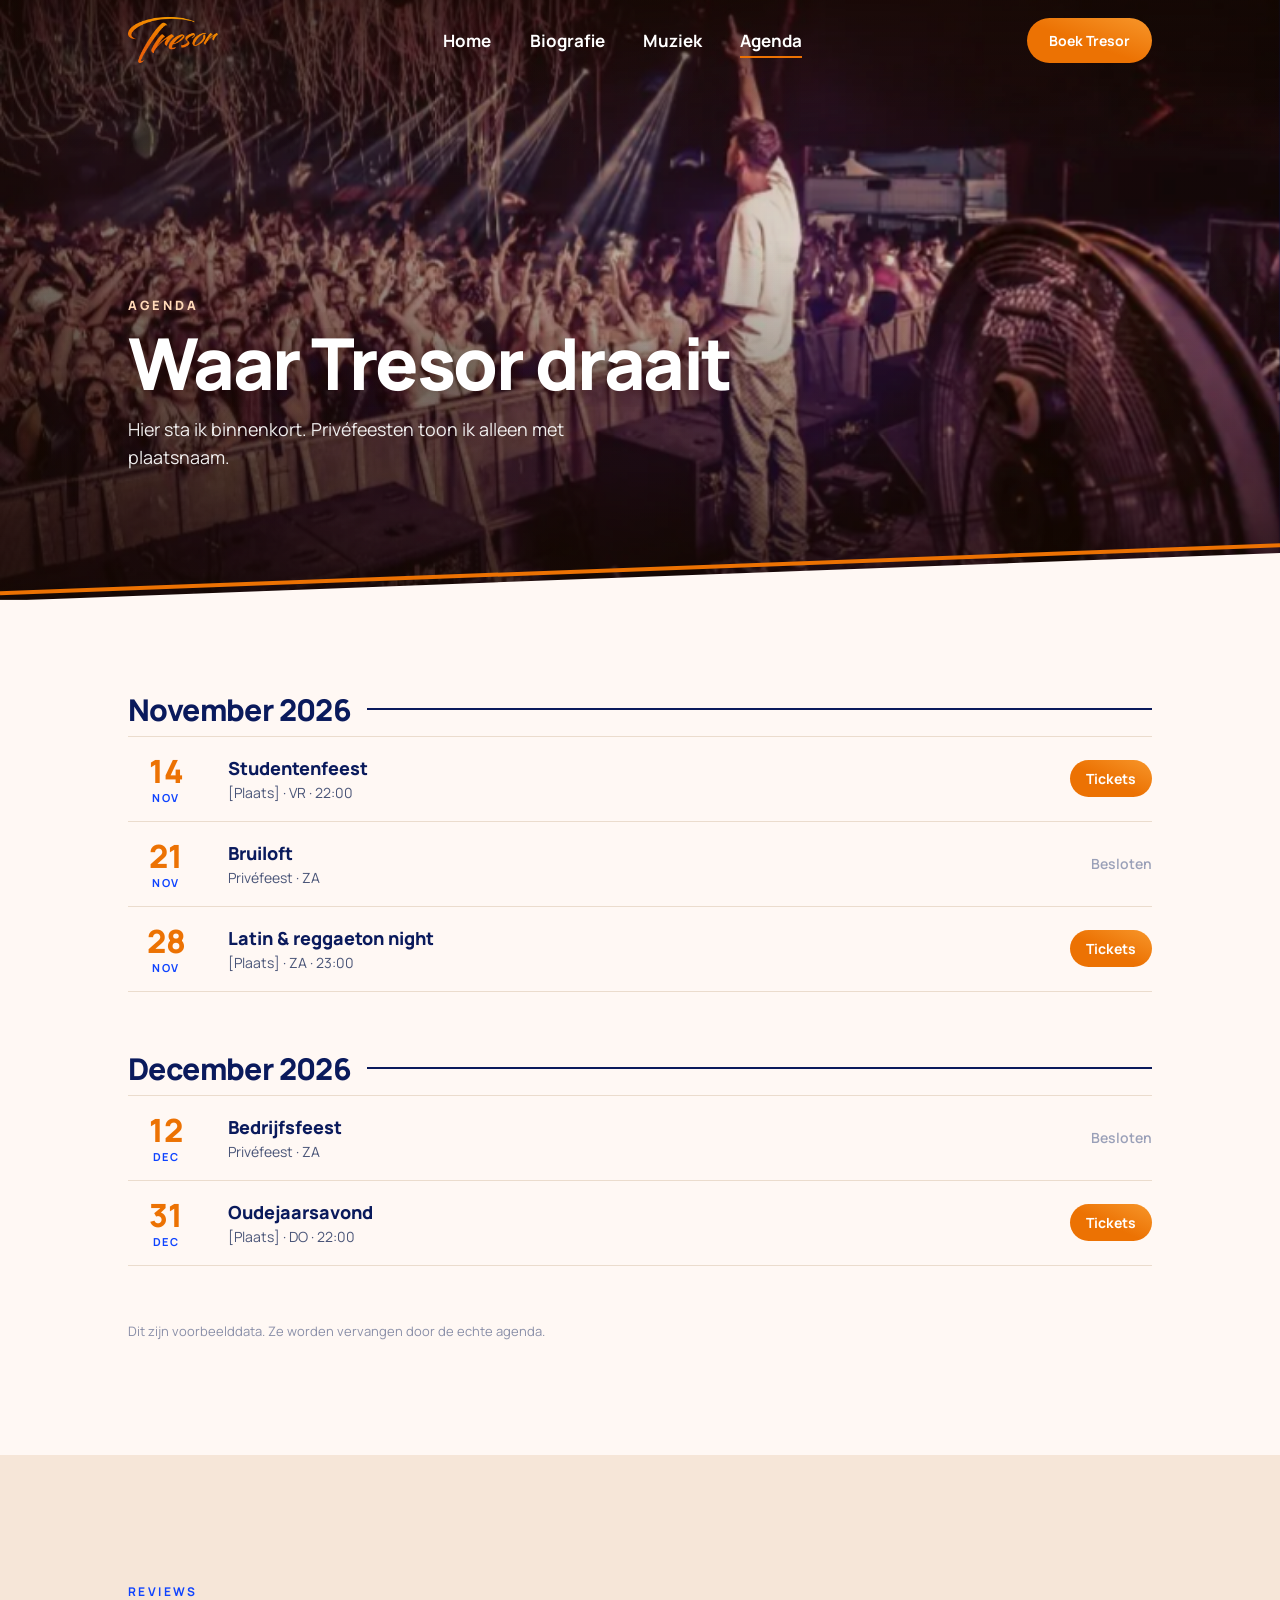
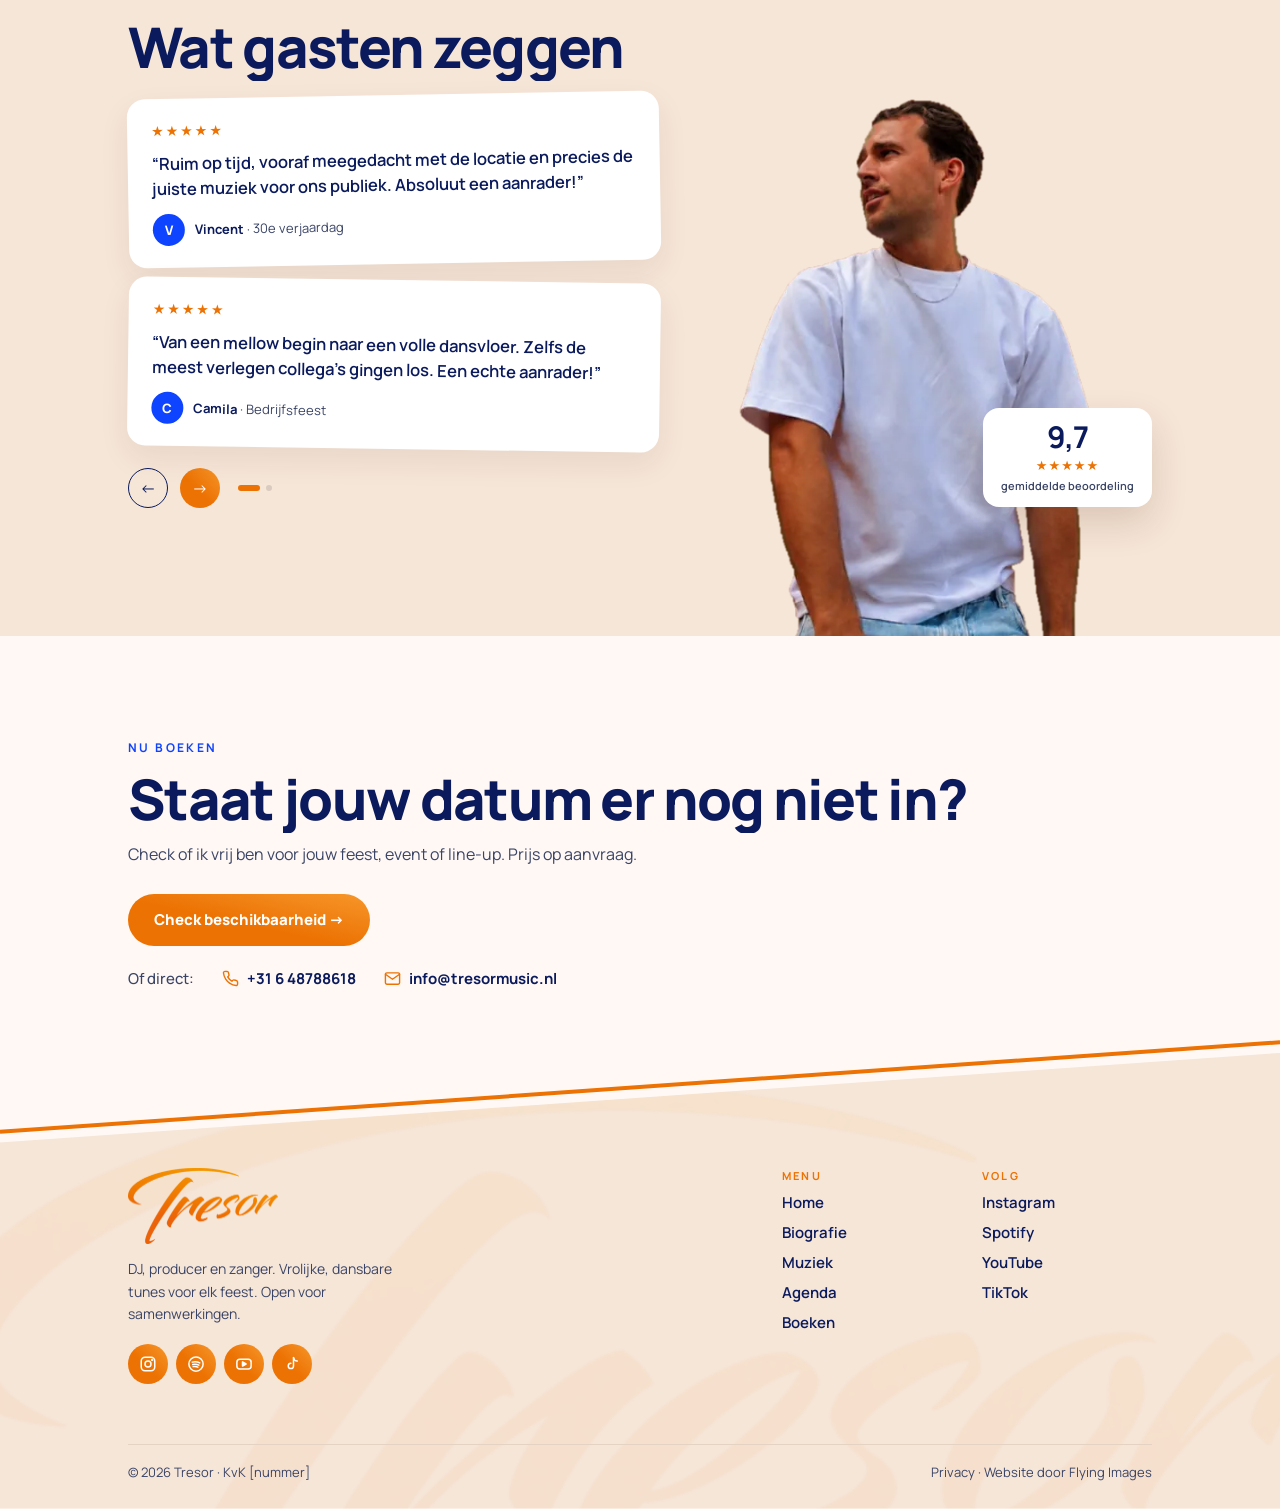
==== commit 25b71bdb: "Social links ingevuld: Instagram, Spotify, YouTube, TikTok Co-Authored-By: Claude Opus 5.5 <noreply@" ====
--- a/agenda.html
+++ b/agenda.html
@@ -64,9 +64,9 @@
     <img class="wm" src="images/tresor-logo.webp" alt="" aria-hidden="true" loading="lazy" decoding="async">
     <div class="wrap">
       <div class="fcols">
-        <div><img class="lg" src="images/tresor-logo.webp" alt="Tresor" loading="lazy" decoding="async"><p>DJ, producer en zanger. Vrolijke, dansbare tunes voor elk feest. Open voor samenwerkingen.</p><div class="soc"><a href="#" aria-label="Instagram" title="Instagram"><svg width="18" height="18" viewBox="0 0 24 24" stroke="#FFFFFF" stroke-width="2" fill="none" stroke-linecap="round" stroke-linejoin="round" aria-hidden="true"><rect x="3" y="3" width="18" height="18" rx="5"/><circle cx="12" cy="12" r="4"/><circle cx="17.5" cy="6.5" r="0.6" fill="#FFFFFF"/></svg></a><a href="#" aria-label="Spotify" title="Spotify"><svg width="18" height="18" viewBox="0 0 24 24" stroke="#FFFFFF" stroke-width="2" fill="none" stroke-linecap="round" stroke-linejoin="round" aria-hidden="true"><circle cx="12" cy="12" r="9.5"/><path d="M7 9.5c3.5-1 7-0.6 10 1"/><path d="M7.6 12.6c2.9-0.8 5.7-0.4 8.2 0.9"/><path d="M8.2 15.5c2.3-0.6 4.4-0.3 6.3 0.7"/></svg></a><a href="#" aria-label="YouTube" title="YouTube"><svg width="18" height="18" viewBox="0 0 24 24" stroke="#FFFFFF" stroke-width="2" fill="none" stroke-linecap="round" stroke-linejoin="round" aria-hidden="true"><rect x="2.5" y="5.5" width="19" height="13" rx="4"/><path d="M10 9.2v5.6l4.8-2.8z" fill="#FFFFFF"/></svg></a><a href="#" aria-label="TikTok" title="TikTok"><svg width="18" height="18" viewBox="0 0 24 24" stroke="#FFFFFF" stroke-width="2" fill="none" stroke-linecap="round" stroke-linejoin="round" aria-hidden="true"><path d="M14 3.5v11a3.5 3.5 0 1 1-3.5-3.5"/><path d="M14 3.5c.4 2.7 2.2 4.4 5 4.6"/></svg></a></div></div>
+        <div><img class="lg" src="images/tresor-logo.webp" alt="Tresor" loading="lazy" decoding="async"><p>DJ, producer en zanger. Vrolijke, dansbare tunes voor elk feest. Open voor samenwerkingen.</p><div class="soc"><a href="https://www.instagram.com/tresor_music" target="_blank" rel="noopener" aria-label="Instagram" title="Instagram"><svg width="18" height="18" viewBox="0 0 24 24" stroke="#FFFFFF" stroke-width="2" fill="none" stroke-linecap="round" stroke-linejoin="round" aria-hidden="true"><rect x="3" y="3" width="18" height="18" rx="5"/><circle cx="12" cy="12" r="4"/><circle cx="17.5" cy="6.5" r="0.6" fill="#FFFFFF"/></svg></a><a href="https://open.spotify.com/artist/4Jpk6IuSUI2xoQr6cXJFNq" target="_blank" rel="noopener" aria-label="Spotify" title="Spotify"><svg width="18" height="18" viewBox="0 0 24 24" stroke="#FFFFFF" stroke-width="2" fill="none" stroke-linecap="round" stroke-linejoin="round" aria-hidden="true"><circle cx="12" cy="12" r="9.5"/><path d="M7 9.5c3.5-1 7-0.6 10 1"/><path d="M7.6 12.6c2.9-0.8 5.7-0.4 8.2 0.9"/><path d="M8.2 15.5c2.3-0.6 4.4-0.3 6.3 0.7"/></svg></a><a href="https://www.youtube.com/watch?v=R9sz8uHl9FY&amp;list=OLAK5uy_n5RzKGtCGg1JhrOX92lKKx80cFKfvM6YU" target="_blank" rel="noopener" aria-label="YouTube" title="YouTube"><svg width="18" height="18" viewBox="0 0 24 24" stroke="#FFFFFF" stroke-width="2" fill="none" stroke-linecap="round" stroke-linejoin="round" aria-hidden="true"><rect x="2.5" y="5.5" width="19" height="13" rx="4"/><path d="M10 9.2v5.6l4.8-2.8z" fill="#FFFFFF"/></svg></a><a href="https://www.tiktok.com/@tresorr" target="_blank" rel="noopener" aria-label="TikTok" title="TikTok"><svg width="18" height="18" viewBox="0 0 24 24" stroke="#FFFFFF" stroke-width="2" fill="none" stroke-linecap="round" stroke-linejoin="round" aria-hidden="true"><path d="M14 3.5v11a3.5 3.5 0 1 1-3.5-3.5"/><path d="M14 3.5c.4 2.7 2.2 4.4 5 4.6"/></svg></a></div></div>
         <div class="fcol"><span>MENU</span><a href="index.html">Home</a><a href="biografie.html">Biografie</a><a href="muziek.html">Muziek</a><a href="agenda.html">Agenda</a><a href="boeken.html">Boeken</a></div>
-        <div class="fcol"><span>VOLG</span><a href="#">Instagram</a><a href="#">Spotify</a><a href="#">YouTube</a><a href="#">TikTok</a></div>
+        <div class="fcol"><span>VOLG</span><a href="https://www.instagram.com/tresor_music" target="_blank" rel="noopener">Instagram</a><a href="https://open.spotify.com/artist/4Jpk6IuSUI2xoQr6cXJFNq" target="_blank" rel="noopener">Spotify</a><a href="https://www.youtube.com/watch?v=R9sz8uHl9FY&amp;list=OLAK5uy_n5RzKGtCGg1JhrOX92lKKx80cFKfvM6YU" target="_blank" rel="noopener">YouTube</a><a href="https://www.tiktok.com/@tresorr" target="_blank" rel="noopener">TikTok</a></div>
       </div>
       <div class="fbar"><span>© 2026 Tresor · KvK [nummer]</span><span>Privacy · Website door Flying Images</span></div>
     </div>
--- a/css/style.css
+++ b/css/style.css
@@ -431,3 +431,7 @@
 /* Footer-links: klik- en hovervlak alleen op het woord */
 .fcol{align-items:flex-start}
 .fcol a{display:inline-block}
+/* Boeken: ruimte boven de schuine footerlijn zodat hij niet wordt afgeknipt */
+.endonly{padding-top:clamp(16px,2.5vw,32px)}
+/* Achtergrondlogo's altijd in het midden, ook bij uitzoomen */
+.watermark,.foot .wm{left:50%;right:auto;transform:translateX(-50%);max-width:none}
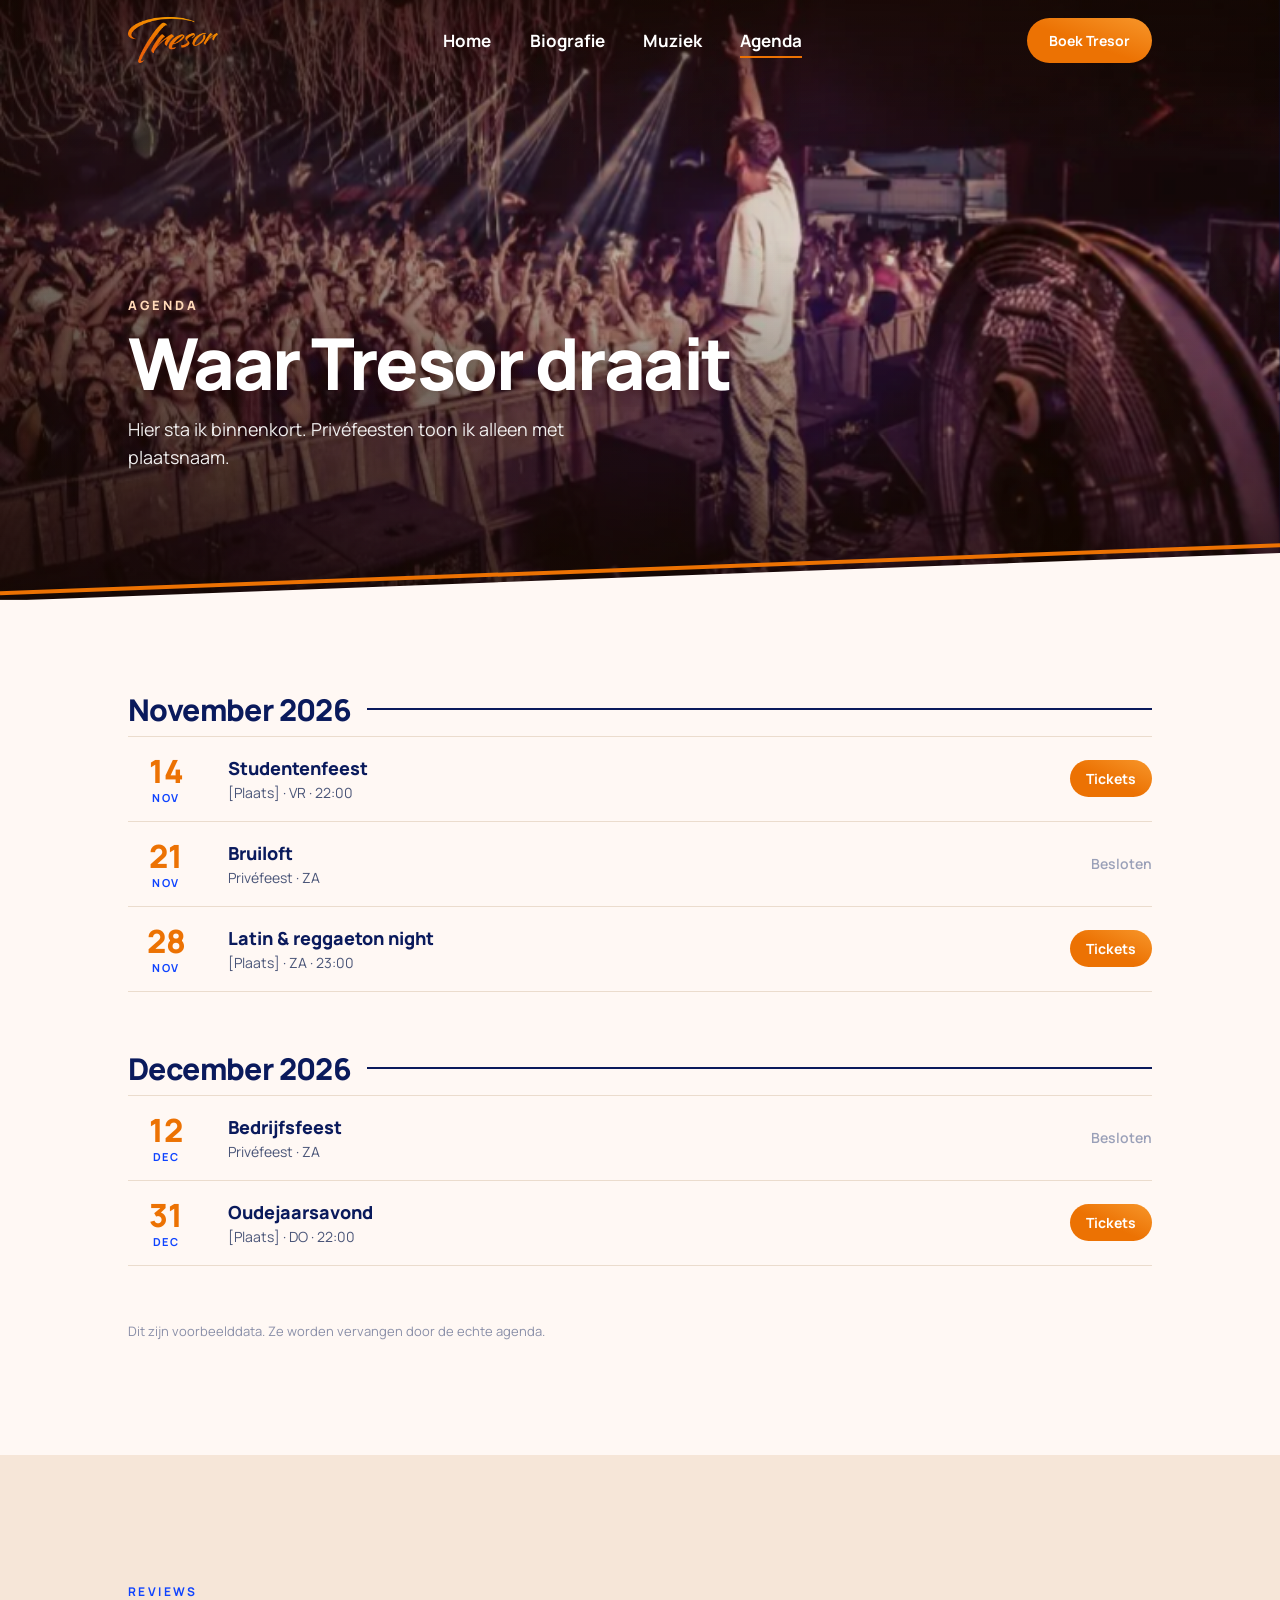
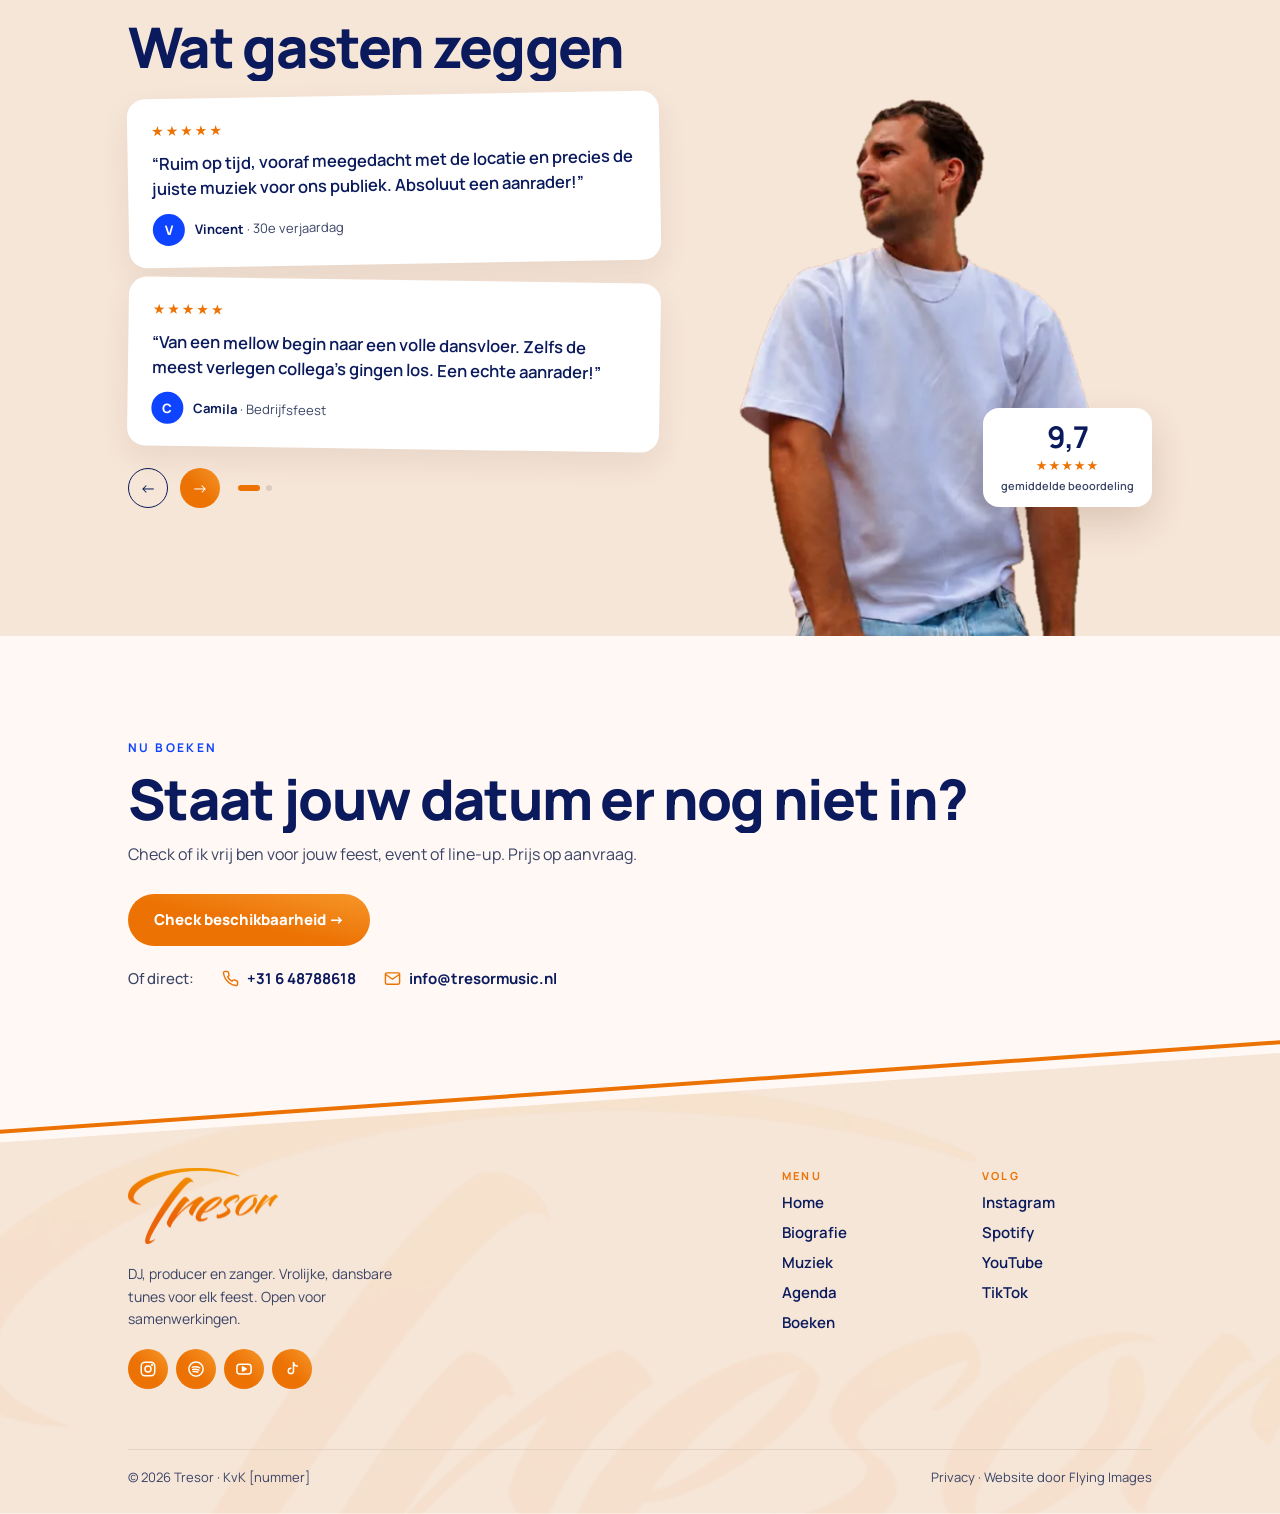
==== commit 224486da: "Footerlogo linkt naar de homepage (op de homepage naar boven) Co-Authored-By: Claude Opus 5.5 <norep" ====
--- a/agenda.html
+++ b/agenda.html
@@ -64,7 +64,7 @@
     <img class="wm" src="images/tresor-logo.webp" alt="" aria-hidden="true" loading="lazy" decoding="async">
     <div class="wrap">
       <div class="fcols">
-        <div><img class="lg" src="images/tresor-logo.webp" alt="Tresor" loading="lazy" decoding="async"><p>DJ, producer en zanger. Vrolijke, dansbare tunes voor elk feest. Open voor samenwerkingen.</p><div class="soc"><a href="https://www.instagram.com/tresor_music" target="_blank" rel="noopener" aria-label="Instagram" title="Instagram"><svg width="18" height="18" viewBox="0 0 24 24" stroke="#FFFFFF" stroke-width="2" fill="none" stroke-linecap="round" stroke-linejoin="round" aria-hidden="true"><rect x="3" y="3" width="18" height="18" rx="5"/><circle cx="12" cy="12" r="4"/><circle cx="17.5" cy="6.5" r="0.6" fill="#FFFFFF"/></svg></a><a href="https://open.spotify.com/artist/4Jpk6IuSUI2xoQr6cXJFNq" target="_blank" rel="noopener" aria-label="Spotify" title="Spotify"><svg width="18" height="18" viewBox="0 0 24 24" stroke="#FFFFFF" stroke-width="2" fill="none" stroke-linecap="round" stroke-linejoin="round" aria-hidden="true"><circle cx="12" cy="12" r="9.5"/><path d="M7 9.5c3.5-1 7-0.6 10 1"/><path d="M7.6 12.6c2.9-0.8 5.7-0.4 8.2 0.9"/><path d="M8.2 15.5c2.3-0.6 4.4-0.3 6.3 0.7"/></svg></a><a href="https://www.youtube.com/watch?v=R9sz8uHl9FY&amp;list=OLAK5uy_n5RzKGtCGg1JhrOX92lKKx80cFKfvM6YU" target="_blank" rel="noopener" aria-label="YouTube" title="YouTube"><svg width="18" height="18" viewBox="0 0 24 24" stroke="#FFFFFF" stroke-width="2" fill="none" stroke-linecap="round" stroke-linejoin="round" aria-hidden="true"><rect x="2.5" y="5.5" width="19" height="13" rx="4"/><path d="M10 9.2v5.6l4.8-2.8z" fill="#FFFFFF"/></svg></a><a href="https://www.tiktok.com/@tresorr" target="_blank" rel="noopener" aria-label="TikTok" title="TikTok"><svg width="18" height="18" viewBox="0 0 24 24" stroke="#FFFFFF" stroke-width="2" fill="none" stroke-linecap="round" stroke-linejoin="round" aria-hidden="true"><path d="M14 3.5v11a3.5 3.5 0 1 1-3.5-3.5"/><path d="M14 3.5c.4 2.7 2.2 4.4 5 4.6"/></svg></a></div></div>
+        <div><a class="flogo" href="index.html" aria-label="Tresor, naar de homepage"><img class="lg" src="images/tresor-logo.webp" alt="Tresor" loading="lazy" decoding="async"></a><p>DJ, producer en zanger. Vrolijke, dansbare tunes voor elk feest. Open voor samenwerkingen.</p><div class="soc"><a href="https://www.instagram.com/tresor_music" target="_blank" rel="noopener" aria-label="Instagram" title="Instagram"><svg width="18" height="18" viewBox="0 0 24 24" stroke="#FFFFFF" stroke-width="2" fill="none" stroke-linecap="round" stroke-linejoin="round" aria-hidden="true"><rect x="3" y="3" width="18" height="18" rx="5"/><circle cx="12" cy="12" r="4"/><circle cx="17.5" cy="6.5" r="0.6" fill="#FFFFFF"/></svg></a><a href="https://open.spotify.com/artist/4Jpk6IuSUI2xoQr6cXJFNq" target="_blank" rel="noopener" aria-label="Spotify" title="Spotify"><svg width="18" height="18" viewBox="0 0 24 24" stroke="#FFFFFF" stroke-width="2" fill="none" stroke-linecap="round" stroke-linejoin="round" aria-hidden="true"><circle cx="12" cy="12" r="9.5"/><path d="M7 9.5c3.5-1 7-0.6 10 1"/><path d="M7.6 12.6c2.9-0.8 5.7-0.4 8.2 0.9"/><path d="M8.2 15.5c2.3-0.6 4.4-0.3 6.3 0.7"/></svg></a><a href="https://www.youtube.com/watch?v=R9sz8uHl9FY&amp;list=OLAK5uy_n5RzKGtCGg1JhrOX92lKKx80cFKfvM6YU" target="_blank" rel="noopener" aria-label="YouTube" title="YouTube"><svg width="18" height="18" viewBox="0 0 24 24" stroke="#FFFFFF" stroke-width="2" fill="none" stroke-linecap="round" stroke-linejoin="round" aria-hidden="true"><rect x="2.5" y="5.5" width="19" height="13" rx="4"/><path d="M10 9.2v5.6l4.8-2.8z" fill="#FFFFFF"/></svg></a><a href="https://www.tiktok.com/@tresorr" target="_blank" rel="noopener" aria-label="TikTok" title="TikTok"><svg width="18" height="18" viewBox="0 0 24 24" stroke="#FFFFFF" stroke-width="2" fill="none" stroke-linecap="round" stroke-linejoin="round" aria-hidden="true"><path d="M14 3.5v11a3.5 3.5 0 1 1-3.5-3.5"/><path d="M14 3.5c.4 2.7 2.2 4.4 5 4.6"/></svg></a></div></div>
         <div class="fcol"><span>MENU</span><a href="index.html">Home</a><a href="biografie.html">Biografie</a><a href="muziek.html">Muziek</a><a href="agenda.html">Agenda</a><a href="boeken.html">Boeken</a></div>
         <div class="fcol"><span>VOLG</span><a href="https://www.instagram.com/tresor_music" target="_blank" rel="noopener">Instagram</a><a href="https://open.spotify.com/artist/4Jpk6IuSUI2xoQr6cXJFNq" target="_blank" rel="noopener">Spotify</a><a href="https://www.youtube.com/watch?v=R9sz8uHl9FY&amp;list=OLAK5uy_n5RzKGtCGg1JhrOX92lKKx80cFKfvM6YU" target="_blank" rel="noopener">YouTube</a><a href="https://www.tiktok.com/@tresorr" target="_blank" rel="noopener">TikTok</a></div>
       </div>
--- a/css/style.css
+++ b/css/style.css
@@ -435,3 +435,4 @@
 .endonly{padding-top:clamp(16px,2.5vw,32px)}
 /* Achtergrondlogo's altijd in het midden, ook bij uitzoomen */
 .watermark,.foot .wm{left:50%;right:auto;transform:translateX(-50%);max-width:none}
+.flogo{display:inline-block;line-height:0;transition:transform .2s}.flogo:hover{transform:translateY(-2px)}
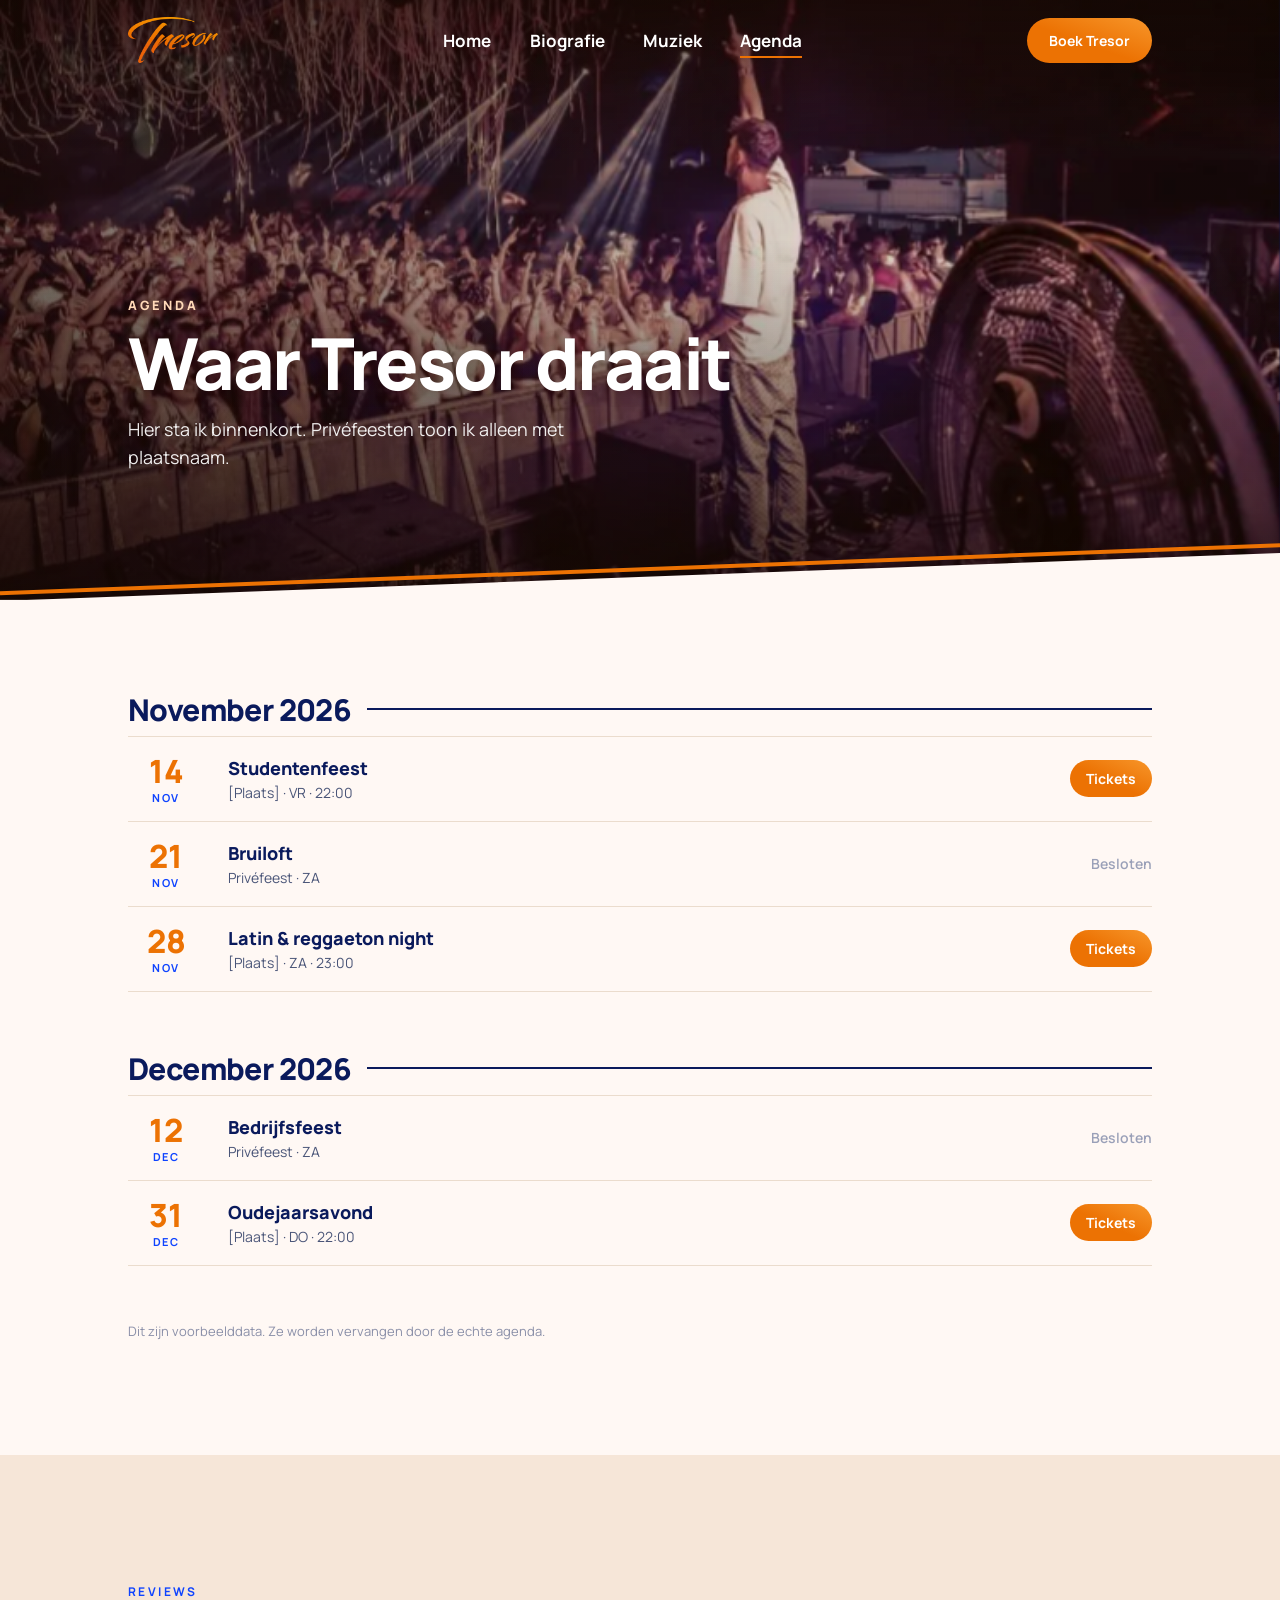
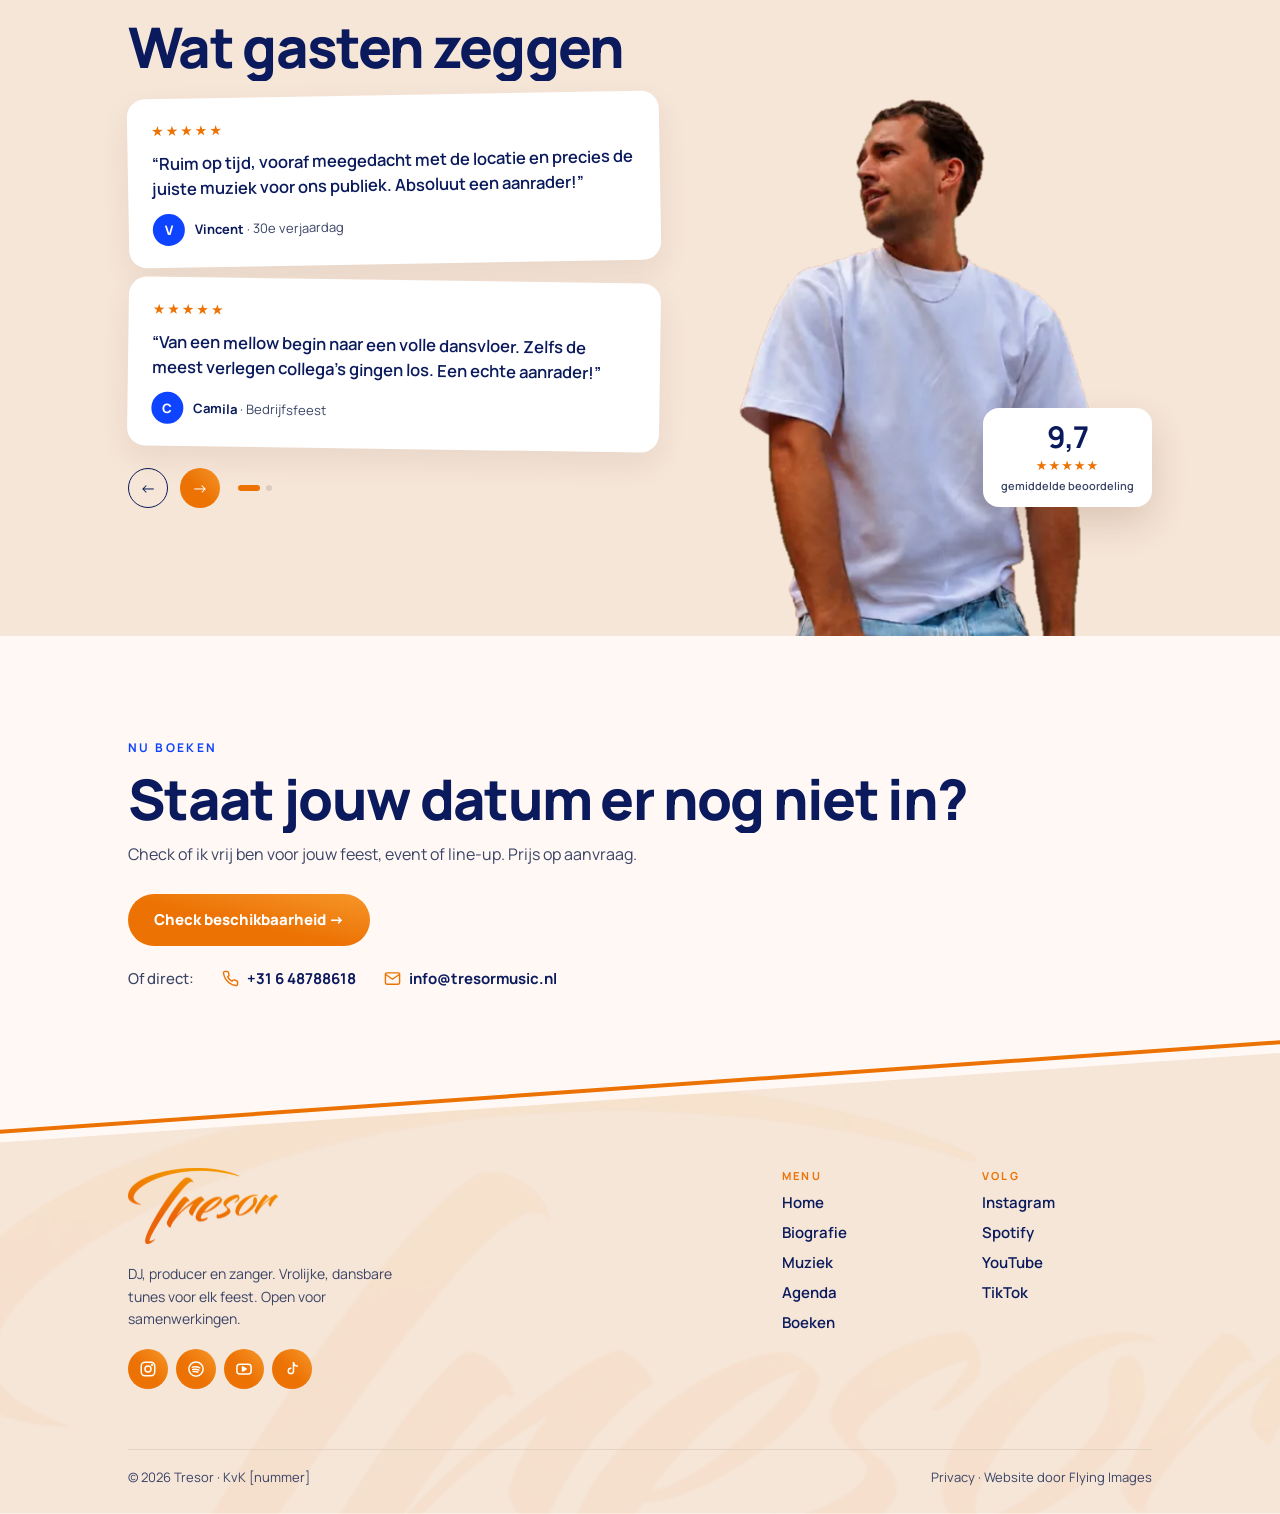
==== commit 7dfb8185: "Mobiel: foto in muziek-section en reviews laadt weer (vaste afmetingen) Co-Authored-By: Claude Opus " ====
--- a/agenda.html
+++ b/agenda.html
@@ -49,7 +49,7 @@
       <div class="rtrack" id="rtrack" aria-live="polite"></div>
       <div class="rctrl"><button type="button" class="prev" aria-label="Vorige reviews">←</button><button type="button" class="next" aria-label="Volgende reviews">→</button><div class="rdots" id="rdots"></div></div>
     </div>
-    <div class="person rv rv-r" style="--d:.15s"><img src="images/tresor-100.webp" alt="Tresor in wit T-shirt" loading="lazy" decoding="async"><div class="score"><b>9,7</b><span>★★★★★</span><small>gemiddelde beoordeling</small></div></div>
+    <div class="person rv rv-r" style="--d:.15s"><img src="images/tresor-100.webp" alt="Tresor in wit T-shirt" width="405" height="599" loading="lazy" decoding="async"><div class="score"><b>9,7</b><span>★★★★★</span><small>gemiddelde beoordeling</small></div></div>
   </div>
 </section>
 <section class="endsec" id="boeken">
